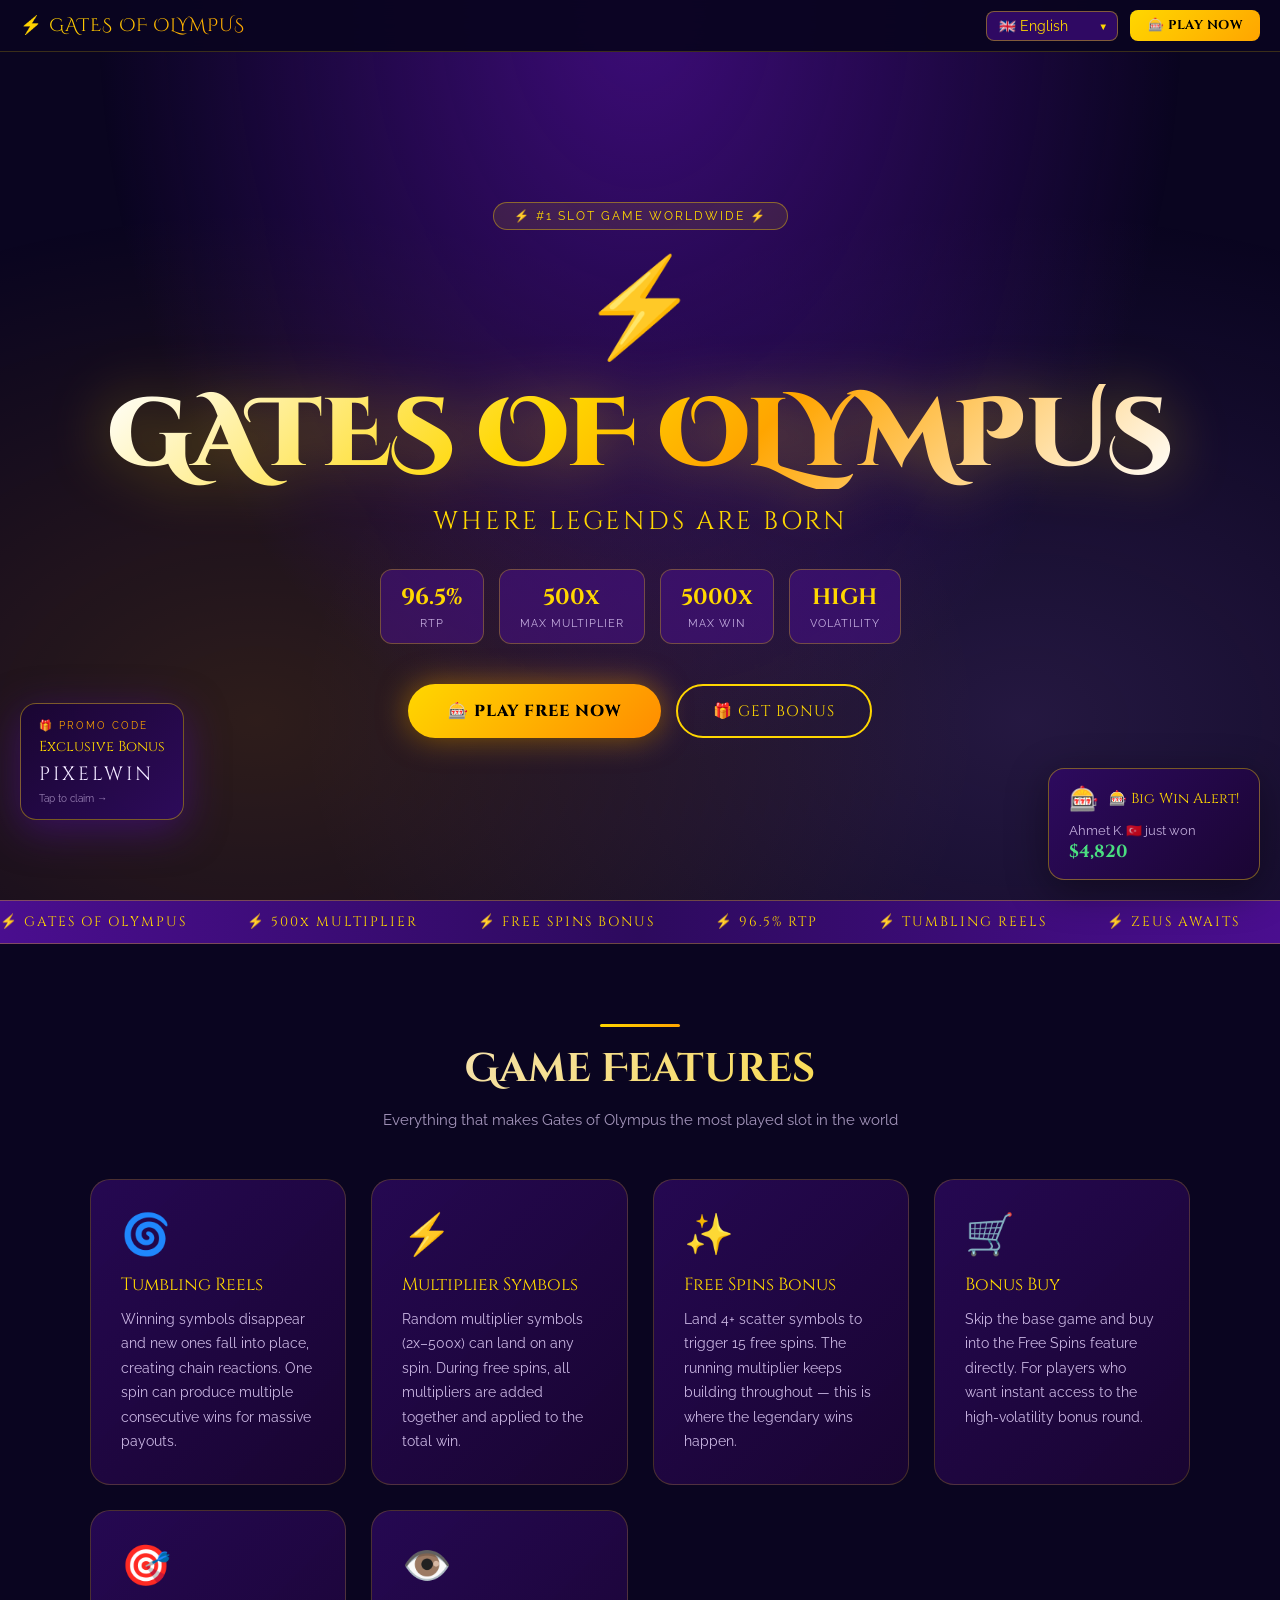
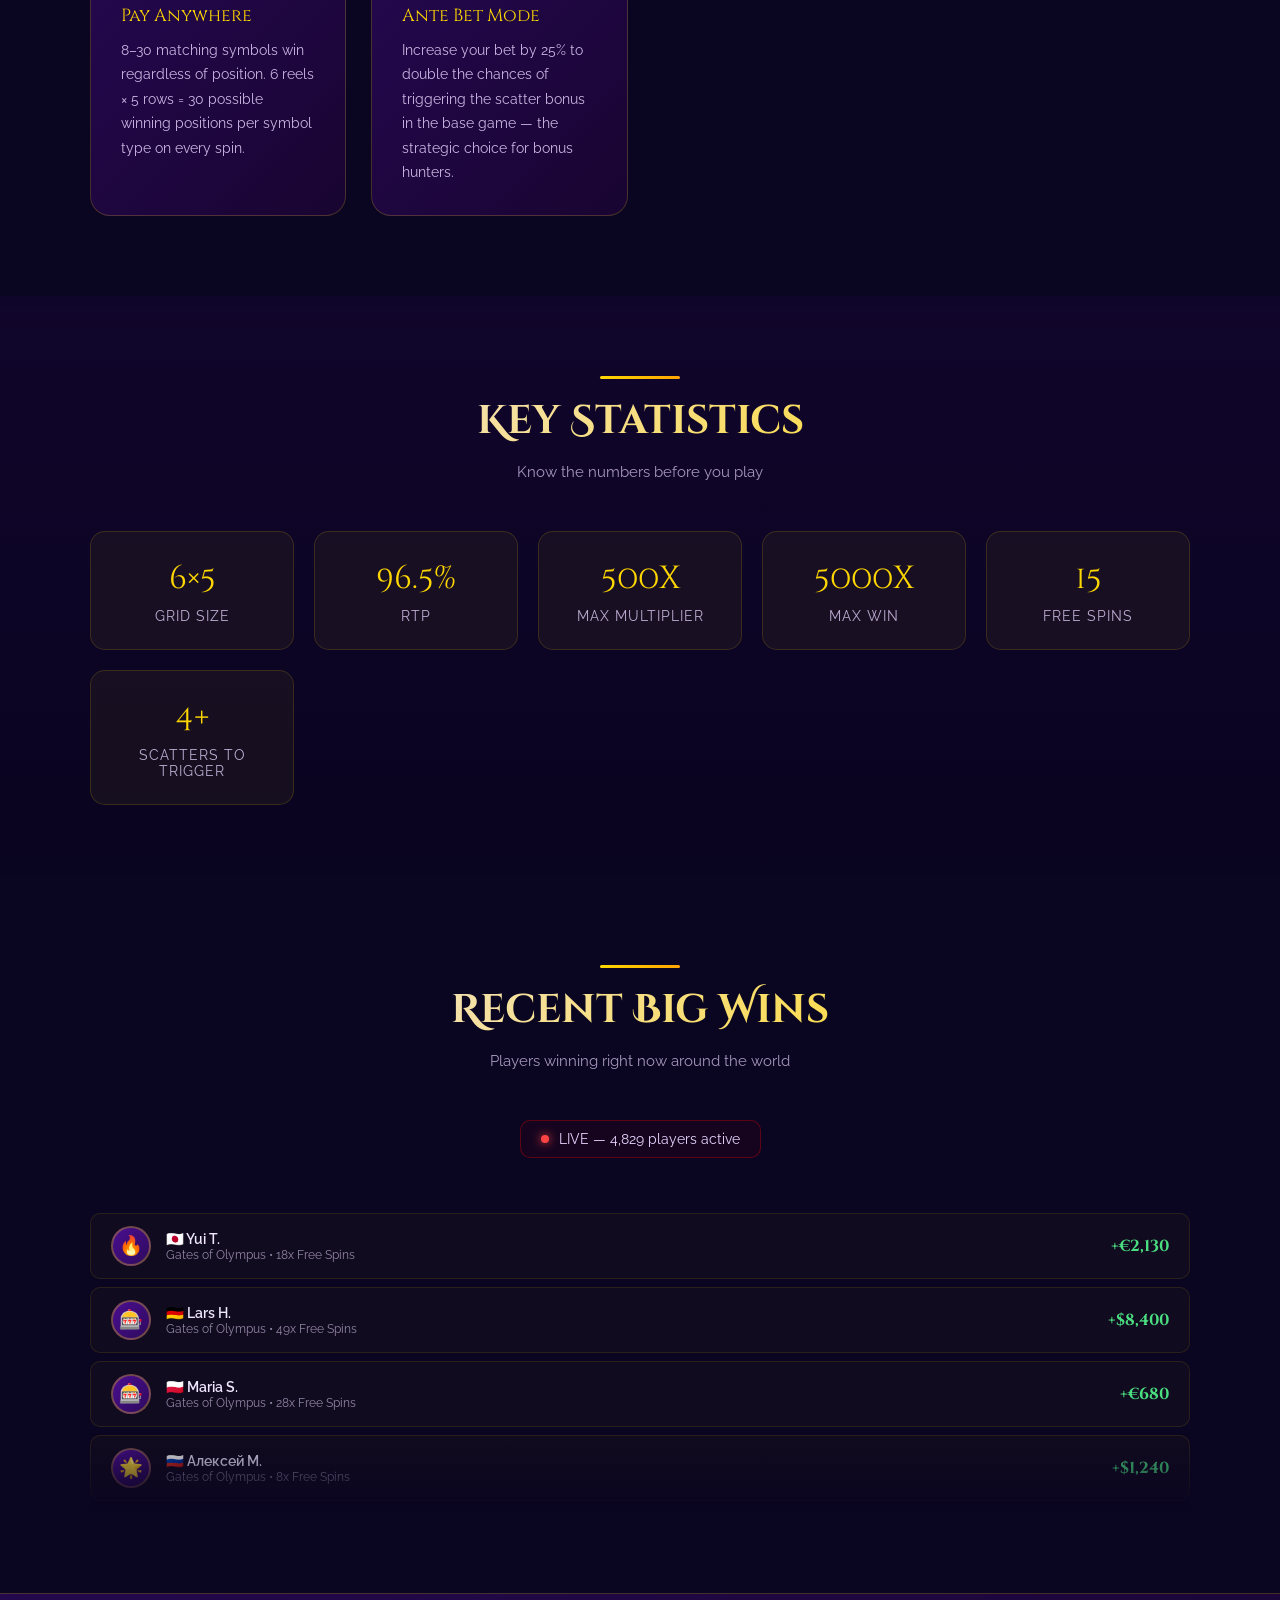
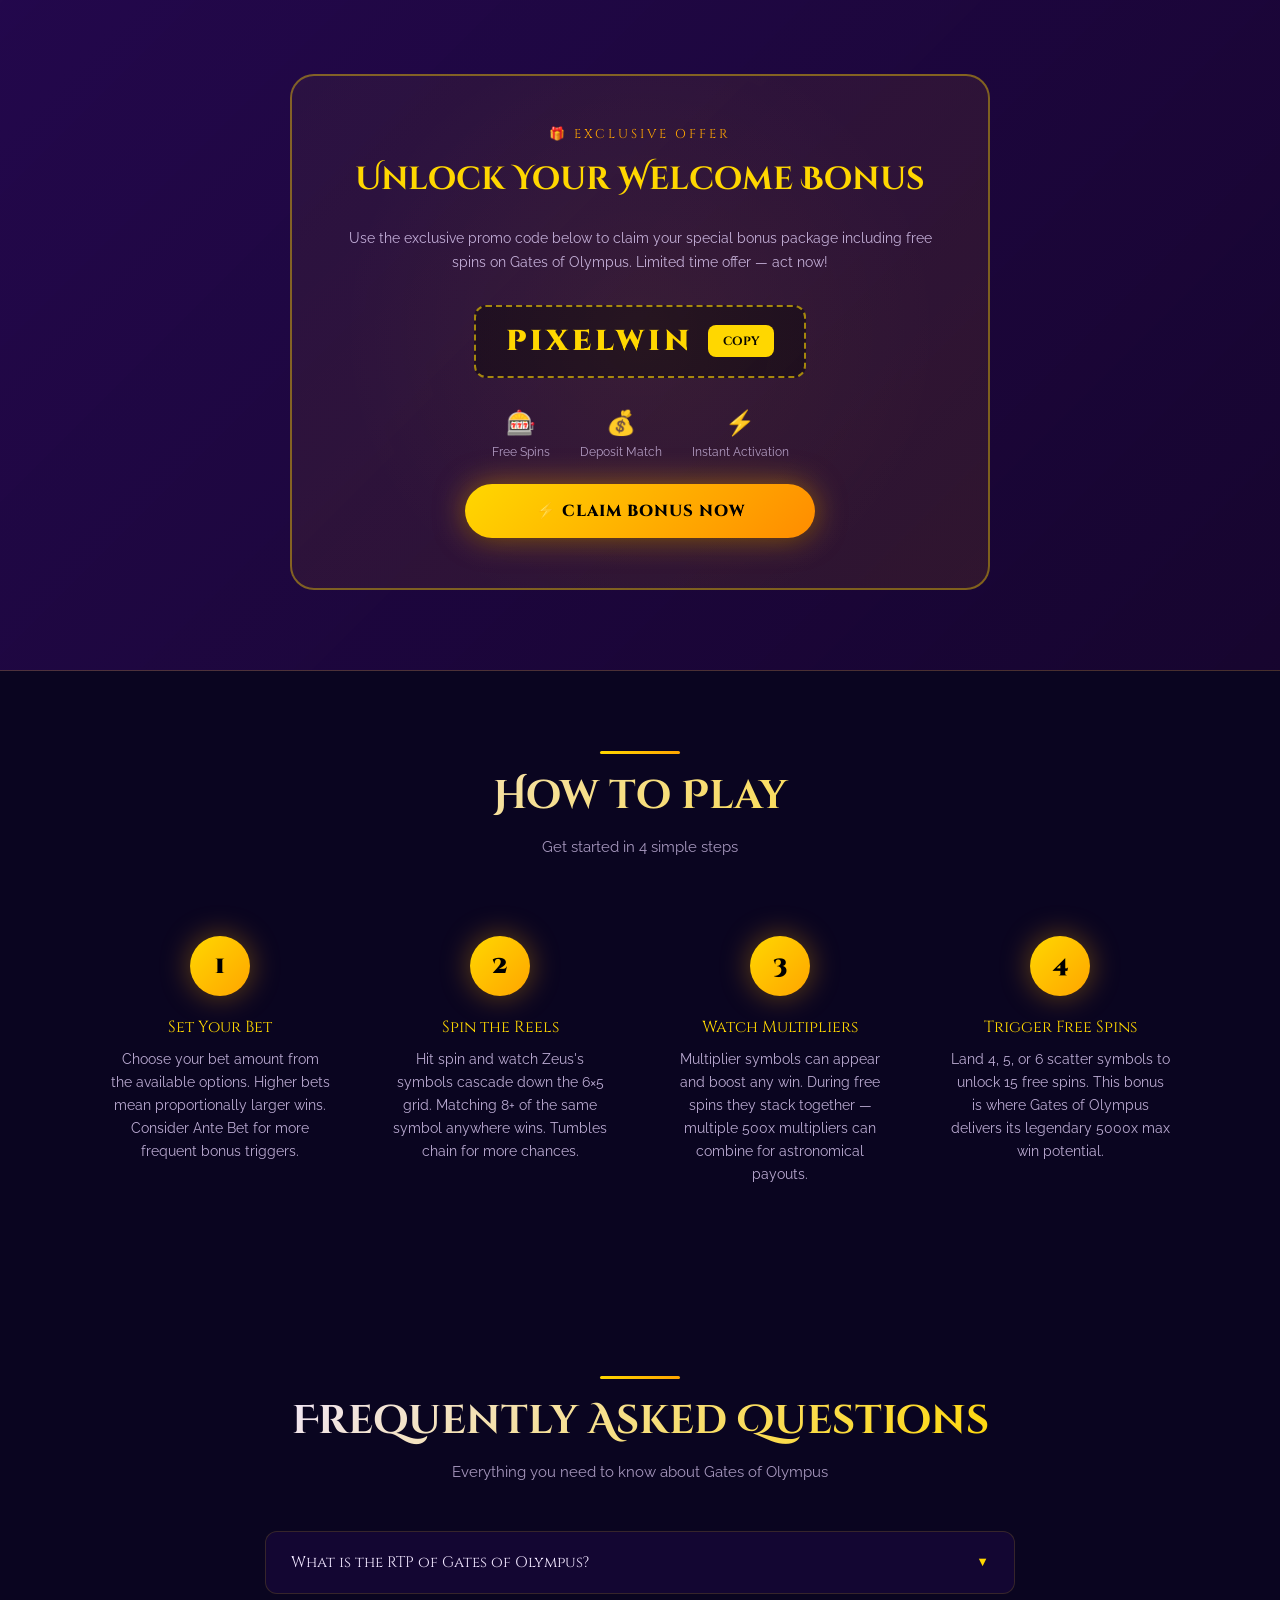
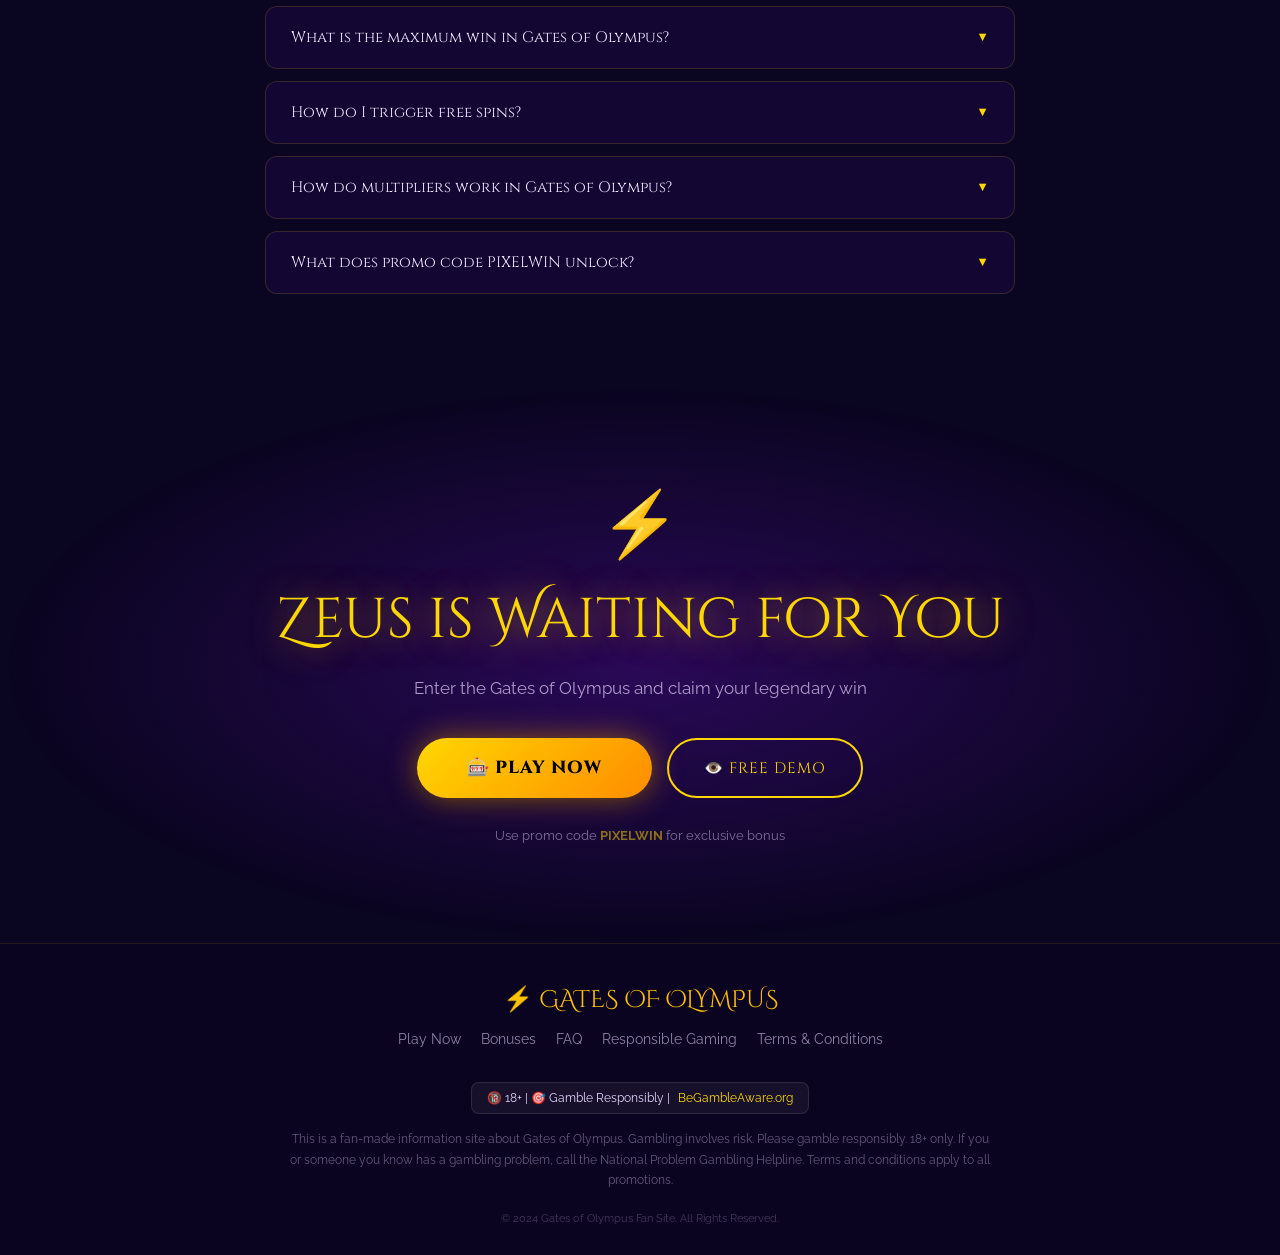
==== index.html @ c184c046 "Update index.html" ====
<!DOCTYPE html>
<html lang="en">
<head>
<meta charset="UTF-8">
<meta name="viewport" content="width=device-width, initial-scale=1.0, maximum-scale=1.0">
<meta name="description" content="Gates of Olympus – #1 slot game 2024. Free spins, 500x multipliers, massive jackpots. Use promo code PIXELWIN for exclusive bonus. Play now!">
<meta name="keywords" content="gates of olympus, gates of olympus slot, gates of olympus free play, gates of olympus demo, gates of olympus bonus, gates of olympus big win, gates of olympus free spins, gates of olympus max win, zeus slot, olympus slot game, gates of olympus 1000, gates of olympus jackpot, gates of olympus rtp, gates of olympus strategy, gates of olympus tricks, gates of olympus multiplier, gates of olympus scatter, buy bonus gates of olympus, gates of olympus slot online, best slot 2024, high volatility slot, gates of olympus promo code">
<meta name="robots" content="index, follow">
<meta property="og:title" content="Gates of Olympus™ — Official Fan Site | 500x Multiplier | Free Spins">
<meta property="og:description" content="The legendary Gates of Olympus slot. 96.5% RTP, 500x multipliers, epic free spins. Claim your bonus with promo code PIXELWIN!">
<meta property="og:type" content="website">
<meta name="twitter:card" content="summary_large_image">
<title>Gates of Olympus™ — #1 Slot Game | 500x Multiplier | Claim Bonus</title>
<link rel="preconnect" href="https://fonts.googleapis.com">
<link href="https://fonts.googleapis.com/css2?family=Cinzel:wght@400;600;700;900&family=Cinzel+Decorative:wght@700;900&family=Raleway:wght@300;400;500;600&display=swap" rel="stylesheet">
<style>
:root {
  --gold: #FFD700;
  --gold2: #FFA500;
  --gold3: #B8860B;
  --purple: #1a0533;
  --purple2: #2d0a5e;
  --purple3: #4a0e8f;
  --blue: #0a0520;
  --glow: #c084fc;
  --white: #f0e6ff;
  --text: #e8d5ff;
}
*{margin:0;padding:0;box-sizing:border-box}
html{scroll-behavior:smooth}
body{
  font-family:'Raleway',sans-serif;
  background:var(--blue);
  color:var(--text);
  overflow-x:hidden;
  cursor:default;
}

/* ---- PARTICLES BG ---- */
#particles{position:fixed;top:0;left:0;width:100%;height:100%;pointer-events:none;z-index:0;overflow:hidden}
.star{position:absolute;border-radius:50%;animation:twinkle var(--d,3s) ease-in-out infinite;opacity:0}
@keyframes twinkle{0%,100%{opacity:0;transform:scale(0.5)}50%{opacity:var(--op,0.8);transform:scale(1)}}
.lightning{position:absolute;width:2px;background:linear-gradient(to bottom,transparent,var(--gold),transparent);animation:bolt var(--d,4s) ease-in-out infinite;opacity:0}
@keyframes bolt{0%,100%{opacity:0;transform:scaleY(0)}10%{opacity:1;transform:scaleY(1)}20%{opacity:0;transform:scaleY(1)}}

/* ---- LANGUAGE SELECTOR ---- */
#lang-bar{
  position:fixed;top:0;left:0;right:0;z-index:1000;
  background:rgba(10,5,32,0.95);
  backdrop-filter:blur(20px);
  border-bottom:1px solid rgba(255,215,0,0.2);
  padding:10px 20px;
  display:flex;align-items:center;justify-content:space-between;
  flex-wrap:wrap;gap:8px;
}
.lang-logo{
  font-family:'Cinzel Decorative',serif;
  font-size:1.1rem;
  background:linear-gradient(135deg,var(--gold),var(--gold2));
  -webkit-background-clip:text;-webkit-text-fill-color:transparent;
  letter-spacing:1px;
}
.lang-select-wrap{position:relative}
#lang-select{
  background:rgba(74,14,143,0.6);
  border:1px solid rgba(255,215,0,0.4);
  color:var(--gold);
  padding:6px 30px 6px 12px;
  border-radius:8px;
  font-family:'Raleway',sans-serif;
  font-size:0.85rem;
  cursor:pointer;
  appearance:none;
  outline:none;
}
.lang-select-wrap::after{
  content:'▼';font-size:0.6rem;color:var(--gold);
  position:absolute;right:10px;top:50%;transform:translateY(-50%);pointer-events:none;
}
.header-cta{
  background:linear-gradient(135deg,var(--gold),var(--gold2));
  color:#000;font-weight:700;
  padding:7px 18px;border-radius:8px;
  font-size:0.8rem;text-decoration:none;
  font-family:'Cinzel',serif;
  letter-spacing:0.5px;
  transition:all 0.3s;
  border:none;cursor:pointer;
  white-space:nowrap;
}
.header-cta:hover{transform:scale(1.05);box-shadow:0 0 20px rgba(255,215,0,0.5)}

/* ---- HERO ---- */
#hero{
  position:relative;z-index:1;
  min-height:100vh;
  display:flex;flex-direction:column;align-items:center;justify-content:center;
  text-align:center;
  padding:100px 20px 60px;
  background:
    radial-gradient(ellipse at 50% 0%, rgba(74,14,143,0.8) 0%, transparent 60%),
    radial-gradient(ellipse at 20% 80%, rgba(255,165,0,0.15) 0%, transparent 50%),
    radial-gradient(ellipse at 80% 80%, rgba(192,132,252,0.15) 0%, transparent 50%);
}
.hero-badge{
  display:inline-block;
  background:rgba(255,215,0,0.1);
  border:1px solid rgba(255,215,0,0.4);
  color:var(--gold);
  padding:6px 20px;border-radius:50px;
  font-size:0.75rem;letter-spacing:2px;text-transform:uppercase;
  margin-bottom:20px;
  animation:fadeDown 0.8s ease;
}
.hero-title{
  font-family:'Cinzel Decorative',serif;
  font-size:clamp(2.5rem,8vw,6rem);
  font-weight:900;
  line-height:1.1;
  background:linear-gradient(135deg,#fff 0%,var(--gold) 40%,var(--gold2) 60%,#fff 100%);
  -webkit-background-clip:text;-webkit-text-fill-color:transparent;
  text-shadow:none;
  filter:drop-shadow(0 0 30px rgba(255,215,0,0.4));
  animation:fadeDown 0.9s ease 0.1s both;
  margin-bottom:15px;
}
.hero-sub{
  font-family:'Cinzel',serif;
  font-size:clamp(1rem,3vw,1.6rem);
  color:var(--gold);
  letter-spacing:3px;
  text-transform:uppercase;
  animation:fadeDown 1s ease 0.2s both;
  margin-bottom:30px;
}
.zeus-emoji{font-size:clamp(3rem,8vw,6rem);display:block;animation:float 3s ease-in-out infinite;margin-bottom:20px}
@keyframes float{0%,100%{transform:translateY(0) rotate(-3deg)}50%{transform:translateY(-15px) rotate(3deg)}}

.stats-row{
  display:flex;flex-wrap:wrap;justify-content:center;gap:15px;
  margin-bottom:40px;
  animation:fadeUp 1s ease 0.4s both;
}
.stat-badge{
  background:rgba(74,14,143,0.5);
  border:1px solid rgba(255,215,0,0.3);
  border-radius:12px;
  padding:12px 20px;
  text-align:center;
  min-width:100px;
}
.stat-num{
  font-family:'Cinzel',serif;
  font-size:1.4rem;font-weight:700;
  color:var(--gold);
  display:block;
}
.stat-label{font-size:0.7rem;color:var(--text);opacity:0.8;letter-spacing:1px;text-transform:uppercase}

.hero-btns{display:flex;flex-wrap:wrap;gap:15px;justify-content:center;animation:fadeUp 1s ease 0.5s both}
.btn-primary{
  background:linear-gradient(135deg,#FFD700,#FF8C00);
  color:#000;font-weight:800;
  padding:16px 40px;border-radius:50px;
  font-size:1rem;text-decoration:none;
  font-family:'Cinzel',serif;letter-spacing:1px;text-transform:uppercase;
  transition:all 0.3s;border:none;cursor:pointer;
  box-shadow:0 0 30px rgba(255,165,0,0.5),0 4px 15px rgba(0,0,0,0.3);
  position:relative;overflow:hidden;
}
.btn-primary::after{
  content:'';position:absolute;top:-50%;left:-60%;width:40%;height:200%;
  background:rgba(255,255,255,0.3);transform:skewX(-20deg);
  animation:shine 3s ease-in-out infinite;
}
@keyframes shine{0%{left:-60%}100%{left:140%}}
.btn-primary:hover{transform:translateY(-3px) scale(1.05);box-shadow:0 0 50px rgba(255,215,0,0.7)}
.btn-secondary{
  background:transparent;
  color:var(--gold);
  border:2px solid var(--gold);
  padding:14px 35px;border-radius:50px;
  font-size:0.95rem;text-decoration:none;
  font-family:'Cinzel',serif;letter-spacing:1px;
  cursor:pointer;transition:all 0.3s;
}
.btn-secondary:hover{background:rgba(255,215,0,0.1);transform:translateY(-3px)}

/* ---- PROMO TICKER ---- */
.ticker{
  position:relative;z-index:2;
  background:linear-gradient(90deg,var(--purple3),var(--purple2),var(--purple3));
  border-top:1px solid rgba(255,215,0,0.3);
  border-bottom:1px solid rgba(255,215,0,0.3);
  padding:12px 0;overflow:hidden;
}
.ticker-inner{
  display:flex;gap:60px;
  animation:ticker 30s linear infinite;
  white-space:nowrap;
}
.ticker-inner span{
  font-family:'Cinzel',serif;font-size:0.85rem;
  color:var(--gold);letter-spacing:2px;
  flex-shrink:0;
}
.ticker-inner span::before{content:'⚡ '}
@keyframes ticker{0%{transform:translateX(0)}100%{transform:translateX(-50%)}}

/* ---- SECTIONS ---- */
section{position:relative;z-index:1;padding:80px 20px}
.container{max-width:1100px;margin:0 auto}
.section-title{
  font-family:'Cinzel Decorative',serif;
  font-size:clamp(1.5rem,4vw,2.5rem);
  text-align:center;
  background:linear-gradient(135deg,var(--white),var(--gold));
  -webkit-background-clip:text;-webkit-text-fill-color:transparent;
  margin-bottom:15px;
}
.section-sub{text-align:center;color:var(--text);opacity:0.7;margin-bottom:50px;font-size:0.95rem}
.divider{width:80px;height:3px;background:linear-gradient(90deg,var(--gold),var(--gold2));margin:0 auto 15px;border-radius:2px}

/* ---- GAME FEATURES ---- */
.features-grid{display:grid;grid-template-columns:repeat(auto-fit,minmax(250px,1fr));gap:25px}
.feature-card{
  background:linear-gradient(135deg,rgba(45,10,94,0.8),rgba(26,5,51,0.9));
  border:1px solid rgba(255,215,0,0.2);
  border-radius:20px;padding:30px;
  transition:all 0.4s;
  position:relative;overflow:hidden;
}
.feature-card::before{
  content:'';position:absolute;top:0;left:0;right:0;height:2px;
  background:linear-gradient(90deg,transparent,var(--gold),transparent);
  transform:translateX(-100%);transition:transform 0.6s;
}
.feature-card:hover::before{transform:translateX(0)}
.feature-card:hover{transform:translateY(-8px);border-color:rgba(255,215,0,0.5);box-shadow:0 20px 60px rgba(74,14,143,0.5)}
.feature-icon{font-size:2.5rem;margin-bottom:15px;display:block}
.feature-title{font-family:'Cinzel',serif;font-size:1.1rem;color:var(--gold);margin-bottom:10px}
.feature-text{font-size:0.9rem;line-height:1.7;opacity:0.85}

/* ---- MECHANICS ---- */
.mechanics-section{
  background:linear-gradient(180deg,rgba(74,14,143,0.1) 0%,rgba(10,5,32,0) 100%);
}
.mechanics-grid{display:grid;grid-template-columns:repeat(auto-fit,minmax(200px,1fr));gap:20px}
.mech-item{
  background:rgba(255,215,0,0.05);
  border:1px solid rgba(255,215,0,0.15);
  border-radius:15px;padding:25px 20px;text-align:center;
  transition:all 0.3s;
}
.mech-item:hover{background:rgba(255,215,0,0.1);transform:scale(1.03)}
.mech-num{
  font-family:'Cinzel Decorative',serif;
  font-size:2rem;color:var(--gold);
  display:block;margin-bottom:8px;
}
.mech-label{font-size:0.85rem;text-transform:uppercase;letter-spacing:1px;opacity:0.8}

/* ---- PROMO SECTION ---- */
.promo-section{
  background:linear-gradient(135deg,rgba(74,14,143,0.4),rgba(26,5,51,0.8));
  border-top:1px solid rgba(255,215,0,0.2);
  border-bottom:1px solid rgba(255,215,0,0.2);
}
.promo-box{
  background:linear-gradient(135deg,rgba(255,215,0,0.05),rgba(255,165,0,0.1));
  border:2px solid rgba(255,215,0,0.4);
  border-radius:24px;
  padding:50px 40px;
  text-align:center;
  position:relative;overflow:hidden;
  max-width:700px;margin:0 auto;
}
.promo-box::before{
  content:'';position:absolute;inset:0;
  background:radial-gradient(circle at 50% 50%,rgba(255,215,0,0.05) 0%,transparent 70%);
  animation:pulse-bg 3s ease-in-out infinite;
}
@keyframes pulse-bg{0%,100%{opacity:0.5}50%{opacity:1}}
.promo-label{
  font-family:'Cinzel',serif;
  font-size:0.8rem;letter-spacing:3px;
  color:var(--gold2);text-transform:uppercase;margin-bottom:15px;display:block;
}
.promo-title{
  font-family:'Cinzel Decorative',serif;
  font-size:clamp(1.3rem,4vw,2rem);
  color:var(--gold);margin-bottom:25px;
}
.promo-code-box{
  display:inline-flex;align-items:center;gap:15px;
  background:rgba(0,0,0,0.4);
  border:2px dashed rgba(255,215,0,0.6);
  border-radius:12px;padding:15px 30px;
  margin-bottom:30px;cursor:pointer;
  transition:all 0.3s;
}
.promo-code-box:hover{background:rgba(255,215,0,0.1);border-color:var(--gold)}
.promo-code-text{
  font-family:'Cinzel',serif;
  font-size:1.8rem;font-weight:900;
  color:var(--gold);letter-spacing:4px;
}
.promo-copy-btn{
  background:var(--gold);color:#000;
  padding:8px 15px;border-radius:8px;
  font-size:0.75rem;font-weight:700;
  border:none;cursor:pointer;font-family:'Cinzel',serif;
  transition:all 0.3s;
}
.promo-copy-btn:hover{background:var(--gold2)}
.promo-desc{font-size:0.9rem;opacity:0.8;margin-bottom:30px;line-height:1.7}

/* ---- WINNERS ---- */
.winners-section{}
.winners-live{
  background:rgba(255,0,0,0.05);
  border:1px solid rgba(255,0,0,0.3);
  border-radius:10px;
  padding:10px 20px;
  display:inline-flex;align-items:center;gap:10px;
  margin-bottom:30px;font-size:0.85rem;
}
.live-dot{
  width:8px;height:8px;border-radius:50%;
  background:#ff4444;
  box-shadow:0 0 10px #ff4444;
  animation:blink 1s ease-in-out infinite;
}
@keyframes blink{0%,100%{opacity:1}50%{opacity:0.3}}
.winners-feed{max-height:300px;overflow:hidden;position:relative}
.winners-feed::after{
  content:'';position:absolute;bottom:0;left:0;right:0;height:80px;
  background:linear-gradient(transparent,var(--blue));pointer-events:none;
}
.winner-item{
  display:flex;align-items:center;gap:15px;
  padding:12px 20px;
  background:rgba(255,215,0,0.03);
  border:1px solid rgba(255,215,0,0.1);
  border-radius:10px;margin-bottom:8px;
  animation:slideIn 0.5s ease;
}
@keyframes slideIn{from{opacity:0;transform:translateX(-20px)}to{opacity:1;transform:translateX(0)}}
.winner-avatar{
  width:40px;height:40px;border-radius:50%;
  background:linear-gradient(135deg,var(--purple3),var(--purple2));
  display:flex;align-items:center;justify-content:center;
  font-size:1.2rem;flex-shrink:0;
  border:2px solid rgba(255,215,0,0.3);
}
.winner-info{flex:1}
.winner-name{font-weight:600;font-size:0.9rem;color:var(--white)}
.winner-game{font-size:0.75rem;opacity:0.6}
.winner-amount{
  font-family:'Cinzel',serif;
  font-weight:700;color:#4ade80;
  font-size:1rem;
}

/* ---- HOW TO PLAY ---- */
.steps-grid{display:grid;grid-template-columns:repeat(auto-fit,minmax(220px,1fr));gap:20px}
.step-card{
  text-align:center;padding:30px 20px;
  position:relative;
}
.step-num{
  width:60px;height:60px;border-radius:50%;
  background:linear-gradient(135deg,var(--gold),var(--gold2));
  color:#000;font-family:'Cinzel Decorative',serif;
  font-size:1.5rem;font-weight:900;
  display:flex;align-items:center;justify-content:center;
  margin:0 auto 20px;
  box-shadow:0 0 30px rgba(255,165,0,0.4);
}
.step-title{font-family:'Cinzel',serif;font-size:1rem;color:var(--gold);margin-bottom:10px}
.step-text{font-size:0.85rem;opacity:0.8;line-height:1.7}
.step-connector{
  display:none;
}

/* ---- FAQ ---- */
.faq-item{
  background:rgba(45,10,94,0.3);
  border:1px solid rgba(255,215,0,0.15);
  border-radius:12px;margin-bottom:12px;
  overflow:hidden;
}
.faq-q{
  padding:20px 25px;
  display:flex;justify-content:space-between;align-items:center;
  cursor:pointer;font-family:'Cinzel',serif;font-size:0.95rem;
  color:var(--white);transition:all 0.3s;
}
.faq-q:hover{color:var(--gold)}
.faq-arrow{transition:transform 0.3s;font-size:0.8rem;color:var(--gold)}
.faq-a{
  max-height:0;overflow:hidden;
  transition:max-height 0.4s ease;
  padding:0 25px;font-size:0.9rem;line-height:1.8;opacity:0.85;
}
.faq-item.open .faq-a{max-height:200px;padding-bottom:20px}
.faq-item.open .faq-arrow{transform:rotate(180deg)}

/* ---- FINAL CTA ---- */
.final-cta{
  text-align:center;
  background:radial-gradient(ellipse at 50% 50%,rgba(74,14,143,0.5) 0%,transparent 70%);
  padding:100px 20px;
}
.cta-glow{
  font-family:'Cinzel Decorative',serif;
  font-size:clamp(1.8rem,5vw,3.5rem);
  color:var(--gold);
  text-shadow:0 0 30px rgba(255,215,0,0.5),0 0 60px rgba(255,165,0,0.3);
  margin-bottom:20px;
}

/* ---- FOOTER ---- */
footer{
  background:rgba(10,5,32,0.95);
  border-top:1px solid rgba(255,215,0,0.1);
  padding:40px 20px 30px;
  text-align:center;
}
.footer-logo{
  font-family:'Cinzel Decorative',serif;
  font-size:1.5rem;
  background:linear-gradient(135deg,var(--gold),var(--gold2));
  -webkit-background-clip:text;-webkit-text-fill-color:transparent;
  margin-bottom:15px;
}
.footer-links{display:flex;flex-wrap:wrap;justify-content:center;gap:20px;margin-bottom:20px}
.footer-links a{color:var(--text);opacity:0.6;text-decoration:none;font-size:0.85rem;transition:opacity 0.3s}
.footer-links a:hover{opacity:1;color:var(--gold)}
.footer-disclaimer{font-size:0.75rem;opacity:0.4;max-width:700px;margin:0 auto;line-height:1.7}
.responsible{
  display:inline-flex;align-items:center;gap:8px;
  background:rgba(255,255,255,0.05);
  border:1px solid rgba(255,255,255,0.1);
  border-radius:8px;padding:8px 15px;
  font-size:0.75rem;margin-top:15px;
}

/* ---- MODAL ---- */
#modal-overlay{
  position:fixed;inset:0;z-index:9999;
  background:rgba(0,0,0,0.85);
  display:flex;align-items:center;justify-content:center;
  opacity:0;pointer-events:none;transition:opacity 0.4s;
  backdrop-filter:blur(10px);
}
#modal-overlay.active{opacity:1;pointer-events:all}
.modal-box{
  background:linear-gradient(135deg,var(--purple2),var(--purple));
  border:2px solid rgba(255,215,0,0.4);
  border-radius:24px;
  padding:40px 30px;
  text-align:center;
  max-width:450px;width:90%;
  transform:scale(0.8);transition:transform 0.4s;
  box-shadow:0 0 80px rgba(255,215,0,0.2);
}
#modal-overlay.active .modal-box{transform:scale(1)}
.modal-icon{font-size:3.5rem;margin-bottom:20px;animation:float 2s ease-in-out infinite}
.modal-title{
  font-family:'Cinzel Decorative',serif;
  font-size:1.6rem;color:var(--gold);
  margin-bottom:15px;
}
.modal-text{font-size:0.95rem;opacity:0.85;margin-bottom:25px;line-height:1.7}
.modal-btn{
  display:block;width:100%;
  background:linear-gradient(135deg,var(--gold),var(--gold2));
  color:#000;font-weight:800;
  padding:15px;border-radius:12px;
  font-family:'Cinzel',serif;font-size:1rem;
  border:none;cursor:pointer;margin-bottom:12px;
  transition:all 0.3s;letter-spacing:1px;
}
.modal-btn:hover{transform:scale(1.03);box-shadow:0 0 30px rgba(255,165,0,0.5)}
.modal-skip{font-size:0.8rem;opacity:0.5;cursor:pointer;text-decoration:underline}
.modal-skip:hover{opacity:0.8}
.modal-timer{
  font-family:'Cinzel',serif;
  font-size:0.85rem;color:var(--gold2);
  margin-bottom:15px;
}
.progress-bar{
  height:4px;background:rgba(255,255,255,0.1);
  border-radius:2px;margin-bottom:20px;overflow:hidden;
}
.progress-fill{
  height:100%;background:linear-gradient(90deg,var(--gold),var(--gold2));
  animation:progress-anim 5s linear forwards;
}
@keyframes progress-anim{from{width:0%}to{width:100%}}

/* ---- NOTIFICATION ---- */
#notification{
  position:fixed;bottom:20px;right:20px;z-index:2000;
  background:linear-gradient(135deg,var(--purple2),var(--purple));
  border:1px solid rgba(255,215,0,0.4);
  border-radius:16px;padding:15px 20px;
  max-width:300px;
  transform:translateX(120%);transition:transform 0.5s cubic-bezier(0.175,0.885,0.32,1.275);
  box-shadow:0 10px 40px rgba(0,0,0,0.4);
}
#notification.show{transform:translateX(0)}
.notif-top{display:flex;align-items:center;gap:10px;margin-bottom:8px}
.notif-icon{font-size:1.5rem}
.notif-title{font-family:'Cinzel',serif;font-size:0.9rem;color:var(--gold)}
.notif-text{font-size:0.8rem;opacity:0.8;line-height:1.5}
.notif-amount{
  font-family:'Cinzel',serif;
  font-size:1.1rem;color:#4ade80;font-weight:700;
}

/* ---- FLOATING ELEMENTS ---- */
.floating-promo{
  position:fixed;bottom:80px;left:20px;z-index:500;
  background:linear-gradient(135deg,rgba(26,5,51,0.95),rgba(45,10,94,0.95));
  border:1px solid rgba(255,215,0,0.4);
  border-radius:16px;padding:15px 18px;
  max-width:220px;
  box-shadow:0 10px 40px rgba(74,14,143,0.6);
  animation:float-side 4s ease-in-out infinite;
  cursor:pointer;
}
.floating-promo:hover{border-color:var(--gold);transform:scale(1.05)}
@keyframes float-side{0%,100%{transform:translateY(0)}50%{transform:translateY(-8px)}}
.fp-label{font-size:0.65rem;color:var(--gold2);text-transform:uppercase;letter-spacing:2px;margin-bottom:5px}
.fp-title{font-family:'Cinzel',serif;font-size:0.9rem;color:var(--gold);margin-bottom:5px}
.fp-code{font-family:'Cinzel',serif;font-size:1.2rem;color:var(--white);letter-spacing:3px}

/* ANIMATIONS */
@keyframes fadeDown{from{opacity:0;transform:translateY(-20px)}to{opacity:1;transform:translateY(0)}}
@keyframes fadeUp{from{opacity:0;transform:translateY(20px)}to{opacity:1;transform:translateY(0)}}

/* RESPONSIVE */
@media(max-width:600px){
  #lang-bar{padding:8px 12px}
  .lang-logo{font-size:0.9rem}
  .hero-title{font-size:2.2rem}
  section{padding:60px 15px}
  .promo-box{padding:30px 20px}
  .promo-code-text{font-size:1.4rem}
  .floating-promo{display:none}
}

/* SCROLL REVEAL */
.reveal{opacity:0;transform:translateY(30px);transition:all 0.7s ease}
.reveal.visible{opacity:1;transform:translateY(0)}
</style>
</head>
<body>

<!-- PARTICLES -->
<div id="particles"></div>

<!-- LANGUAGE BAR -->
<div id="lang-bar">
  <div class="lang-logo">⚡ GATES OF OLYMPUS</div>
  <div style="display:flex;align-items:center;gap:12px;flex-wrap:wrap">
    <div class="lang-select-wrap">
      <select id="lang-select" onchange="setLang(this.value)">
        <option value="en">🇬🇧 English</option>
        <option value="ru">🇷🇺 Русский</option>
        <option value="tr">🇹🇷 Türkçe</option>
        <option value="pt">🇧🇷 Português</option>
        <option value="de">🇩🇪 Deutsch</option>
        <option value="fr">🇫🇷 Français</option>
        <option value="es">🇪🇸 Español</option>
        <option value="it">🇮🇹 Italiano</option>
        <option value="pl">🇵🇱 Polski</option>
        <option value="ro">🇷🇴 Română</option>
        <option value="id">🇮🇩 Indonesia</option>
        <option value="th">🇹🇭 ภาษาไทย</option>
        <option value="vi">🇻🇳 Tiếng Việt</option>
        <option value="ja">🇯🇵 日本語</option>
        <option value="ko">🇰🇷 한국어</option>
        <option value="zh">🇨🇳 中文</option>
        <option value="ar">🇸🇦 العربية</option>
      </select>
    </div>
    <button class="header-cta" onclick="triggerRickroll()">🎰 PLAY NOW</button>
  </div>
</div>

<!-- HERO -->
<section id="hero">
  <div class="hero-badge" data-lang="badge">⚡ #1 SLOT GAME WORLDWIDE ⚡</div>
  <span class="zeus-emoji">⚡</span>
  <h1 class="hero-title" data-lang="title">GATES OF OLYMPUS</h1>
  <p class="hero-sub" data-lang="sub">WHERE LEGENDS ARE BORN</p>

  <div class="stats-row">
    <div class="stat-badge">
      <span class="stat-num">96.5%</span>
      <span class="stat-label" data-lang="rtp">RTP</span>
    </div>
    <div class="stat-badge">
      <span class="stat-num">500x</span>
      <span class="stat-label" data-lang="multiplier">MAX MULTIPLIER</span>
    </div>
    <div class="stat-badge">
      <span class="stat-num">5000x</span>
      <span class="stat-label" data-lang="maxwin">MAX WIN</span>
    </div>
    <div class="stat-badge">
      <span class="stat-num">HIGH</span>
      <span class="stat-label" data-lang="volatility">VOLATILITY</span>
    </div>
  </div>

  <div class="hero-btns">
    <button class="btn-primary" onclick="openModal()" data-lang="play_btn">🎰 PLAY FREE NOW</button>
    <button class="btn-secondary" onclick="document.getElementById('promo-section').scrollIntoView({behavior:'smooth'})" data-lang="promo_btn">🎁 GET BONUS</button>
  </div>
</section>

<!-- TICKER -->
<div class="ticker" aria-hidden="true">
  <div class="ticker-inner" id="ticker">
    <span>GATES OF OLYMPUS</span>
    <span>500x MULTIPLIER</span>
    <span>FREE SPINS BONUS</span>
    <span>96.5% RTP</span>
    <span>TUMBLING REELS</span>
    <span>ZEUS AWAITS</span>
    <span>USE CODE: PIXELWIN</span>
    <span>GATES OF OLYMPUS 1000</span>
    <span>MAX WIN 5000x</span>
    <span>PROMO CODE ACTIVE</span>
    <span>GATES OF OLYMPUS</span>
    <span>500x MULTIPLIER</span>
    <span>FREE SPINS BONUS</span>
    <span>96.5% RTP</span>
    <span>TUMBLING REELS</span>
    <span>ZEUS AWAITS</span>
    <span>USE CODE: PIXELWIN</span>
    <span>GATES OF OLYMPUS 1000</span>
    <span>MAX WIN 5000x</span>
    <span>PROMO CODE ACTIVE</span>
  </div>
</div>

<!-- FEATURES -->
<section class="reveal">
  <div class="container">
    <p class="divider"></p>
    <h2 class="section-title" data-lang="feat_title">Game Features</h2>
    <p class="section-sub" data-lang="feat_sub">Everything that makes Gates of Olympus the most played slot in the world</p>
    <div class="features-grid">
      <div class="feature-card reveal">
        <span class="feature-icon">🌀</span>
        <div class="feature-title" data-lang="f1t">Tumbling Reels</div>
        <p class="feature-text" data-lang="f1">Winning symbols disappear and new ones fall into place, creating chain reactions. One spin can produce multiple consecutive wins for massive payouts.</p>
      </div>
      <div class="feature-card reveal">
        <span class="feature-icon">⚡</span>
        <div class="feature-title" data-lang="f2t">Multiplier Symbols</div>
        <p class="feature-text" data-lang="f2">Random multiplier symbols (2x–500x) can land on any spin. During free spins, all multipliers are added together and applied to the total win.</p>
      </div>
      <div class="feature-card reveal">
        <span class="feature-icon">✨</span>
        <div class="feature-title" data-lang="f3t">Free Spins Bonus</div>
        <p class="feature-text" data-lang="f3">Land 4+ scatter symbols to trigger 15 free spins. The running multiplier keeps building throughout — this is where the legendary wins happen.</p>
      </div>
      <div class="feature-card reveal">
        <span class="feature-icon">🛒</span>
        <div class="feature-title" data-lang="f4t">Bonus Buy</div>
        <p class="feature-text" data-lang="f4">Skip the base game and buy into the Free Spins feature directly. For players who want instant access to the high-volatility bonus round.</p>
      </div>
      <div class="feature-card reveal">
        <span class="feature-icon">🎯</span>
        <div class="feature-title" data-lang="f5t">Pay Anywhere</div>
        <p class="feature-text" data-lang="f5">8–30 matching symbols win regardless of position. 6 reels × 5 rows = 30 possible winning positions per symbol type on every spin.</p>
      </div>
      <div class="feature-card reveal">
        <span class="feature-icon">👁️</span>
        <div class="feature-title" data-lang="f6t">Ante Bet Mode</div>
        <p class="feature-text" data-lang="f6">Increase your bet by 25% to double the chances of triggering the scatter bonus in the base game — the strategic choice for bonus hunters.</p>
      </div>
    </div>
  </div>
</section>

<!-- MECHANICS -->
<section class="mechanics-section reveal">
  <div class="container">
    <p class="divider"></p>
    <h2 class="section-title" data-lang="mech_title">Key Statistics</h2>
    <p class="section-sub" data-lang="mech_sub">Know the numbers before you play</p>
    <div class="mechanics-grid">
      <div class="mech-item"><span class="mech-num">6×5</span><div class="mech-label" data-lang="m1">Grid Size</div></div>
      <div class="mech-item"><span class="mech-num">96.5%</span><div class="mech-label" data-lang="m2">RTP</div></div>
      <div class="mech-item"><span class="mech-num">500x</span><div class="mech-label" data-lang="m3">Max Multiplier</div></div>
      <div class="mech-item"><span class="mech-num">5000x</span><div class="mech-label" data-lang="m4">Max Win</div></div>
      <div class="mech-item"><span class="mech-num">15</span><div class="mech-label" data-lang="m5">Free Spins</div></div>
      <div class="mech-item"><span class="mech-num">4+</span><div class="mech-label" data-lang="m6">Scatters to Trigger</div></div>
    </div>
  </div>
</section>

<!-- WINNERS FEED -->
<section class="reveal">
  <div class="container">
    <p class="divider"></p>
    <h2 class="section-title" data-lang="win_title">Recent Big Wins</h2>
    <p class="section-sub" data-lang="win_sub">Players winning right now around the world</p>
    <div style="text-align:center;margin-bottom:25px">
      <div class="winners-live">
        <div class="live-dot"></div>
        <span data-lang="live_text">LIVE — 4,829 players active</span>
      </div>
    </div>
    <div class="winners-feed" id="winners-feed">
      <!-- populated by JS -->
    </div>
  </div>
</section>

<!-- PROMO SECTION -->
<section class="promo-section reveal" id="promo-section">
  <div class="container">
    <div class="promo-box">
      <span class="promo-label" data-lang="exc_label">🎁 EXCLUSIVE OFFER</span>
      <h2 class="promo-title" data-lang="promo_title">Unlock Your Welcome Bonus</h2>
      <p class="promo-desc" data-lang="promo_desc">Use the exclusive promo code below to claim your special bonus package including free spins on Gates of Olympus. Limited time offer — act now!</p>
      <div class="promo-code-box" onclick="copyCode()">
        <span class="promo-code-text">PIXELWIN</span>
        <button class="promo-copy-btn" data-lang="copy_btn">COPY</button>
      </div>
      <div style="margin-bottom:25px">
        <div style="display:flex;justify-content:center;gap:30px;flex-wrap:wrap">
          <div style="text-align:center">
            <div style="font-family:'Cinzel',serif;font-size:1.5rem;color:var(--gold)">🎰</div>
            <div style="font-size:0.75rem;opacity:0.7;margin-top:5px" data-lang="b1">Free Spins</div>
          </div>
          <div style="text-align:center">
            <div style="font-family:'Cinzel',serif;font-size:1.5rem;color:var(--gold)">💰</div>
            <div style="font-size:0.75rem;opacity:0.7;margin-top:5px" data-lang="b2">Deposit Match</div>
          </div>
          <div style="text-align:center">
            <div style="font-family:'Cinzel',serif;font-size:1.5rem;color:var(--gold)">⚡</div>
            <div style="font-size:0.75rem;opacity:0.7;margin-top:5px" data-lang="b3">Instant Activation</div>
          </div>
        </div>
      </div>
      <button class="btn-primary" onclick="triggerRickroll()" style="width:100%;max-width:350px" data-lang="claim_btn">⚡ CLAIM BONUS NOW</button>
    </div>
  </div>
</section>

<!-- HOW TO PLAY -->
<section class="reveal">
  <div class="container">
    <p class="divider"></p>
    <h2 class="section-title" data-lang="how_title">How to Play</h2>
    <p class="section-sub" data-lang="how_sub">Get started in 4 simple steps</p>
    <div class="steps-grid">
      <div class="step-card reveal">
        <div class="step-num">1</div>
        <div class="step-title" data-lang="s1t">Set Your Bet</div>
        <p class="step-text" data-lang="s1">Choose your bet amount from the available options. Higher bets mean proportionally larger wins. Consider Ante Bet for more frequent bonus triggers.</p>
      </div>
      <div class="step-card reveal">
        <div class="step-num">2</div>
        <div class="step-title" data-lang="s2t">Spin the Reels</div>
        <p class="step-text" data-lang="s2">Hit spin and watch Zeus's symbols cascade down the 6×5 grid. Matching 8+ of the same symbol anywhere wins. Tumbles chain for more chances.</p>
      </div>
      <div class="step-card reveal">
        <div class="step-num">3</div>
        <div class="step-title" data-lang="s3t">Watch Multipliers</div>
        <p class="step-text" data-lang="s3">Multiplier symbols can appear and boost any win. During free spins they stack together — multiple 500x multipliers can combine for astronomical payouts.</p>
      </div>
      <div class="step-card reveal">
        <div class="step-num">4</div>
        <div class="step-title" data-lang="s4t">Trigger Free Spins</div>
        <p class="step-text" data-lang="s4">Land 4, 5, or 6 scatter symbols to unlock 15 free spins. This bonus is where Gates of Olympus delivers its legendary 5000x max win potential.</p>
      </div>
    </div>
  </div>
</section>

<!-- FAQ -->
<section class="reveal">
  <div class="container" style="max-width:750px">
    <p class="divider"></p>
    <h2 class="section-title" data-lang="faq_title">Frequently Asked Questions</h2>
    <p class="section-sub" data-lang="faq_sub">Everything you need to know about Gates of Olympus</p>
    <div id="faq-container">
      <div class="faq-item">
        <div class="faq-q" onclick="toggleFaq(this)">
          <span data-lang="faq_q1">What is the RTP of Gates of Olympus?</span>
          <span class="faq-arrow">▼</span>
        </div>
        <div class="faq-a" data-lang="faq_a1">Gates of Olympus has a Return to Player (RTP) of 96.5%. This means for every $100 wagered, the game returns $96.50 over the long term. High-volatility slots like this one may have longer dry spells followed by massive wins.</div>
      </div>
      <div class="faq-item">
        <div class="faq-q" onclick="toggleFaq(this)">
          <span data-lang="faq_q2">What is the maximum win in Gates of Olympus?</span>
          <span class="faq-arrow">▼</span>
        </div>
        <div class="faq-a" data-lang="faq_a2">The maximum win is 5,000x your bet. With the highest multiplier symbols (up to 500x) stacking together during free spins, this ceiling can be reached during exceptional bonus rounds. The biggest wins consistently come from the free spins feature.</div>
      </div>
      <div class="faq-item">
        <div class="faq-q" onclick="toggleFaq(this)">
          <span data-lang="faq_q3">How do I trigger free spins?</span>
          <span class="faq-arrow">▼</span>
        </div>
        <div class="faq-a" data-lang="faq_a3">Land 4 or more scatter symbols (the glowing Orb) anywhere on the 6×5 grid to trigger 15 free spins. You can retrigger more spins during the bonus. The Ante Bet feature (25% extra) doubles your scatter frequency.</div>
      </div>
      <div class="faq-item">
        <div class="faq-q" onclick="toggleFaq(this)">
          <span data-lang="faq_q4">How do multipliers work in Gates of Olympus?</span>
          <span class="faq-arrow">▼</span>
        </div>
        <div class="faq-a" data-lang="faq_a4">Multiplier symbols (2x, 3x, 5x, 8x, 10x up to 500x) can randomly appear. In the base game, they multiply that specific win. In free spins, ALL multipliers that appear on winning spins are ADDED to a running total and applied to each respective win — this is the key to massive payouts.</div>
      </div>
      <div class="faq-item">
        <div class="faq-q" onclick="toggleFaq(this)">
          <span data-lang="faq_q5">What does promo code PIXELWIN unlock?</span>
          <span class="faq-arrow">▼</span>
        </div>
        <div class="faq-a" data-lang="faq_a5">The exclusive promo code PIXELWIN unlocks a special welcome package for new players including free spins on Gates of Olympus and a deposit bonus. Click "Claim Bonus Now" and enter the code during registration to activate your reward.</div>
      </div>
    </div>
  </div>
</section>

<!-- FINAL CTA -->
<section class="final-cta reveal">
  <div class="container">
    <div style="font-size:4rem;margin-bottom:20px;animation:float 2.5s ease-in-out infinite">⚡</div>
    <p class="cta-glow" data-lang="cta_title">Zeus is Waiting for You</p>
    <p style="opacity:0.7;margin-bottom:40px;font-size:1.05rem" data-lang="cta_sub">Enter the Gates of Olympus and claim your legendary win</p>
    <div style="display:flex;flex-wrap:wrap;gap:15px;justify-content:center;margin-bottom:30px">
      <button class="btn-primary" onclick="triggerRickroll()" style="font-size:1.1rem;padding:18px 50px" data-lang="play_btn">🎰 PLAY NOW</button>
      <button class="btn-secondary" onclick="openModal()" data-lang="demo_btn">👁️ FREE DEMO</button>
    </div>
    <p style="font-size:0.8rem;opacity:0.5" data-lang="promo_hint">Use promo code <strong style="color:var(--gold)">PIXELWIN</strong> for exclusive bonus</p>
  </div>
</section>

<!-- FOOTER -->
<footer>
  <div class="footer-logo">⚡ GATES OF OLYMPUS</div>
  <div class="footer-links">
    <a href="#" onclick="triggerRickroll()">Play Now</a>
    <a href="#promo-section">Bonuses</a>
    <a href="#faq-container">FAQ</a>
    <a href="#" onclick="triggerRickroll()">Responsible Gaming</a>
    <a href="#" onclick="triggerRickroll()">Terms & Conditions</a>
  </div>
  <div class="responsible">🔞 18+ | 🎯 Gamble Responsibly | <a href="https://www.begambleaware.org" target="_blank" style="color:var(--gold);text-decoration:none">BeGambleAware.org</a></div>
  <p class="footer-disclaimer" style="margin-top:15px" data-lang="disclaimer">
    This is a fan-made information site about Gates of Olympus. Gambling involves risk. Please gamble responsibly. 18+ only. If you or someone you know has a gambling problem, call the National Problem Gambling Helpline. Terms and conditions apply to all promotions.
  </p>
  <p style="font-size:0.7rem;opacity:0.25;margin-top:20px">© 2024 Gates of Olympus Fan Site. All Rights Reserved.</p>
</footer>

<!-- MODAL -->
<div id="modal-overlay">
  <div class="modal-box">
    <div class="modal-icon">⚡</div>
    <h3 class="modal-title" data-lang="modal_title">Exclusive Offer!</h3>
    <div class="progress-bar"><div class="progress-fill"></div></div>
    <div class="modal-timer" data-lang="modal_timer">⏱ Offer expires in <span id="countdown">5</span> seconds</div>
    <p class="modal-text" data-lang="modal_text">You've unlocked access to Gates of Olympus with an exclusive bonus. Enter promo code <strong style="color:var(--gold)">PIXELWIN</strong> to claim free spins!</p>
    <button class="modal-btn" onclick="triggerRickroll()" data-lang="modal_cta">⚡ CLAIM MY BONUS NOW</button>
    <div class="modal-skip" onclick="closeModal()" data-lang="modal_skip">No thanks, I don't want a bonus</div>
  </div>
</div>

<!-- NOTIFICATION -->
<div id="notification">
  <div class="notif-top">
    <span class="notif-icon">🎰</span>
    <span class="notif-title" id="notif-title">Big Win Alert!</span>
  </div>
  <div class="notif-text" id="notif-text">Player from 🇹🇷 just won</div>
  <div class="notif-amount" id="notif-amount">$4,820</div>
</div>

<!-- FLOATING PROMO -->
<div class="floating-promo" onclick="triggerRickroll()">
  <div class="fp-label">🎁 PROMO CODE</div>
  <div class="fp-title" data-lang="fp_title">Exclusive Bonus</div>
  <div class="fp-code">PIXELWIN</div>
  <div style="font-size:0.65rem;color:var(--text);opacity:0.6;margin-top:5px" data-lang="fp_tap">Tap to claim →</div>
</div>

<script>
// ============ TRANSLATIONS ============
const translations = {
  en:{
    badge:"⚡ #1 SLOT GAME WORLDWIDE ⚡",title:"GATES OF OLYMPUS",sub:"WHERE LEGENDS ARE BORN",
    rtp:"RTP",multiplier:"MAX MULTIPLIER",maxwin:"MAX WIN",volatility:"VOLATILITY",
    play_btn:"🎰 PLAY FREE NOW",promo_btn:"🎁 GET BONUS",demo_btn:"👁️ FREE DEMO",
    feat_title:"Game Features",feat_sub:"Everything that makes Gates of Olympus the most played slot in the world",
    f1t:"Tumbling Reels",f1:"Winning symbols disappear and new ones fall into place, creating chain reactions. One spin can produce multiple consecutive wins for massive payouts.",
    f2t:"Multiplier Symbols",f2:"Random multiplier symbols (2x–500x) can land on any spin. During free spins, all multipliers are added together and applied to the total win.",
    f3t:"Free Spins Bonus",f3:"Land 4+ scatter symbols to trigger 15 free spins. The running multiplier keeps building — this is where the legendary wins happen.",
    f4t:"Bonus Buy",f4:"Skip the base game and buy into the Free Spins feature directly. For players who want instant access to the high-volatility bonus round.",
    f5t:"Pay Anywhere",f5:"8–30 matching symbols win regardless of position. 6 reels × 5 rows = 30 possible winning positions per symbol type on every spin.",
    f6t:"Ante Bet Mode",f6:"Increase your bet by 25% to double the chances of triggering the scatter bonus in the base game — the strategic choice for bonus hunters.",
    mech_title:"Key Statistics",mech_sub:"Know the numbers before you play",
    m1:"Grid Size",m2:"RTP",m3:"Max Multiplier",m4:"Max Win",m5:"Free Spins",m6:"Scatters to Trigger",
    win_title:"Recent Big Wins",win_sub:"Players winning right now around the world",live_text:"LIVE — 4,829 players active",
    exc_label:"🎁 EXCLUSIVE OFFER",promo_title:"Unlock Your Welcome Bonus",
    promo_desc:"Use the exclusive promo code below to claim your special bonus package including free spins on Gates of Olympus. Limited time offer — act now!",
    copy_btn:"COPY",b1:"Free Spins",b2:"Deposit Match",b3:"Instant Activation",claim_btn:"⚡ CLAIM BONUS NOW",
    how_title:"How to Play",how_sub:"Get started in 4 simple steps",
    s1t:"Set Your Bet",s1:"Choose your bet amount from the available options. Higher bets mean proportionally larger wins. Consider Ante Bet for more frequent bonus triggers.",
    s2t:"Spin the Reels",s2:"Hit spin and watch Zeus's symbols cascade down the 6×5 grid. Matching 8+ of the same symbol anywhere wins. Tumbles chain for more chances.",
    s3t:"Watch Multipliers",s3:"Multiplier symbols can appear and boost any win. During free spins they stack together — multiple 500x multipliers can combine for astronomical payouts.",
    s4t:"Trigger Free Spins",s4:"Land 4, 5, or 6 scatter symbols to unlock 15 free spins. This bonus is where Gates of Olympus delivers its legendary 5000x max win potential.",
    faq_title:"Frequently Asked Questions",faq_sub:"Everything you need to know about Gates of Olympus",
    faq_q1:"What is the RTP of Gates of Olympus?",faq_a1:"Gates of Olympus has an RTP of 96.5%. High-volatility slots like this may have longer dry spells followed by massive wins.",
    faq_q2:"What is the maximum win?",faq_a2:"The maximum win is 5,000x your bet. This can be reached during exceptional free spin rounds with stacked multipliers.",
    faq_q3:"How do I trigger free spins?",faq_a3:"Land 4 or more scatter symbols anywhere on the grid to trigger 15 free spins. Ante Bet doubles your scatter frequency.",
    faq_q4:"How do multipliers work?",faq_a4:"In free spins, all multipliers that appear on winning spins are added to a running total and applied to each respective win.",
    faq_q5:"What does promo code PIXELWIN unlock?",faq_a5:"PIXELWIN unlocks a special welcome package including free spins and deposit bonus. Enter the code during registration.",
    cta_title:"Zeus is Waiting for You",cta_sub:"Enter the Gates of Olympus and claim your legendary win",
    promo_hint:"Use promo code",modal_title:"Exclusive Offer!",
    modal_timer:"⏱ Offer expires in {n} seconds",modal_text:"You've unlocked access to Gates of Olympus with an exclusive bonus. Enter promo code PIXELWIN to claim free spins!",
    modal_cta:"⚡ CLAIM MY BONUS NOW",modal_skip:"No thanks, I don't want a bonus",
    fp_title:"Exclusive Bonus",fp_tap:"Tap to claim →",
    disclaimer:"This is a fan-made information site about Gates of Olympus. Gambling involves risk. Please gamble responsibly. 18+ only."
  },
  ru:{
    badge:"⚡ СЛОТ №1 В МИРЕ ⚡",title:"ВРАТА ОЛИМПА",sub:"ГДЕ РОЖДАЮТСЯ ЛЕГЕНДЫ",
    rtp:"RTP",multiplier:"МАХ МНОЖИТЕЛЬ",maxwin:"МАКС ВЫИГРЫШ",volatility:"ВОЛАТИЛЬНОСТЬ",
    play_btn:"🎰 ИГРАТЬ БЕСПЛАТНО",promo_btn:"🎁 ПОЛУЧИТЬ БОНУС",demo_btn:"👁️ ДЕМО РЕЖИМ",
    feat_title:"Функции Игры",feat_sub:"Всё, что делает Gates of Olympus самым популярным слотом в мире",
    f1t:"Падающие Барабаны",f1:"Выигрышные символы исчезают, а новые заполняют их место — создавая цепные реакции. Один спин может принести несколько побед подряд.",
    f2t:"Символы Множителей",f2:"Случайные символы множителей (2x–500x) могут выпасть на любом спине. Во время фриспинов все множители суммируются.",
    f3t:"Бонус Фриспинов",f3:"Выпадение 4+ scatter-символов запускает 15 бесплатных вращений. Накапливаемый множитель растёт — именно здесь случаются легендарные победы.",
    f4t:"Покупка Бонуса",f4:"Пропустите базовую игру и купите доступ к фриспинам напрямую. Для игроков, которые хотят мгновенного доступа к бонусному раунду.",
    f5t:"Выплата Везде",f5:"8–30 одинаковых символов выигрывают независимо от позиции. 6 барабанов × 5 рядов = 30 возможных выигрышных позиций для каждого символа.",
    f6t:"Режим Анте-Бет",f6:"Увеличьте ставку на 25%, чтобы удвоить шансы на запуск бонусного раунда — стратегический выбор охотников за бонусами.",
    mech_title:"Ключевая Статистика",mech_sub:"Узнайте цифры перед игрой",
    m1:"Сетка",m2:"RTP",m3:"Макс Множитель",m4:"Макс Выигрыш",m5:"Фриспины",m6:"Scatter для Запуска",
    win_title:"Последние Крупные Выигрыши",win_sub:"Игроки выигрывают прямо сейчас по всему миру",live_text:"LIVE — 4 829 игроков активны",
    exc_label:"🎁 ЭКСКЛЮЗИВНОЕ ПРЕДЛОЖЕНИЕ",promo_title:"Разблокируйте Приветственный Бонус",
    promo_desc:"Используйте эксклюзивный промокод PIXELWIN, чтобы получить специальный бонусный пакет включая фриспины на Gates of Olympus. Ограниченное предложение!",
    copy_btn:"КОПИРОВАТЬ",b1:"Фриспины",b2:"Бонус на депозит",b3:"Мгновенная Активация",claim_btn:"⚡ ЗАБРАТЬ БОНУС",
    how_title:"Как Играть",how_sub:"Начните за 4 простых шага",
    s1t:"Установите Ставку",s1:"Выберите размер ставки. Более высокие ставки означают пропорционально большие выигрыши. Рассмотрите Анте-Бет для более частых бонусов.",
    s2t:"Крутите Барабаны",s2:"Нажмите спин и наблюдайте за символами Зевса. 8+ одинаковых символов в любом месте — выигрыш. Цепи создают больше шансов.",
    s3t:"Следите за Множителями",s3:"Символы множителей могут усилить любой выигрыш. Во время фриспинов они суммируются — несколько 500x могут создать астрономические выплаты.",
    s4t:"Запустите Фриспины",s4:"Выпадение 4, 5 или 6 scatter-символов разблокирует 15 фриспинов. Здесь Gates of Olympus реализует свой легендарный потенциал 5000x.",
    faq_title:"Часто Задаваемые Вопросы",faq_sub:"Всё, что нужно знать о Gates of Olympus",
    faq_q1:"Каков RTP Gates of Olympus?",faq_a1:"RTP Gates of Olympus составляет 96,5%. Высоковолатильные слоты могут иметь длинные серии без выигрышей, за которыми следуют крупные победы.",
    faq_q2:"Каков максимальный выигрыш?",faq_a2:"Максимальный выигрыш — 5000x ставки. Это достигается во время исключительных раундов фриспинов со сложенными множителями.",
    faq_q3:"Как запустить фриспины?",faq_a3:"Выпадение 4 или более scatter-символов в любом месте сетки запускает 15 фриспинов. Анте-Бет удваивает частоту scatter.",
    faq_q4:"Как работают множители?",faq_a4:"Во время фриспинов все множители, выпавшие на выигрышных спинах, суммируются и применяются к каждому соответствующему выигрышу.",
    faq_q5:"Что даёт промокод PIXELWIN?",faq_a5:"PIXELWIN открывает специальный приветственный пакет с фриспинами и бонусом на депозит. Введите код при регистрации.",
    cta_title:"Зевс Ждёт Тебя",cta_sub:"Войди в Врата Олимпа и заяви о своей легендарной победе",
    promo_hint:"Используйте промокод PIXELWIN",modal_title:"Эксклюзивное Предложение!",
    modal_timer:"⏱ Предложение истекает через {n} секунд",modal_text:"Вы разблокировали доступ к Gates of Olympus с эксклюзивным бонусом. Введите промокод PIXELWIN для фриспинов!",
    modal_cta:"⚡ ЗАБРАТЬ МОЙ БОНУС",modal_skip:"Нет, спасибо, мне не нужен бонус",
    fp_title:"Эксклюзивный Бонус",fp_tap:"Нажмите, чтобы получить →",
    disclaimer:"Это информационный фан-сайт о Gates of Olympus. Азартные игры сопряжены с риском. Играйте ответственно. 18+."
  },
  tr:{
    badge:"⚡ DÜNYANIN 1 NUMARALI SLOTU ⚡",title:"GATES OF OLYMPUS",sub:"EFSANELERİN DOĞDUĞU YER",
    rtp:"RTP",multiplier:"MAK. ÇARPAN",maxwin:"MAK. KAZANÇ",volatility:"UÇUCULUK",
    play_btn:"🎰 ÜCRETSİZ OYNA",promo_btn:"🎁 BONUS AL",demo_btn:"👁️ DEMO MODU",
    feat_title:"Oyun Özellikleri",feat_sub:"Gates of Olympus'u dünyanın en çok oynanan slotu yapan her şey",
    f1t:"Yuvarlanma Makaraları",f1:"Kazanan semboller kaybolur ve yenileri yerine geçer, zincir reaksiyonlar yaratır. Tek bir spin birden fazla arka arkaya kazanç üretebilir.",
    f2t:"Çarpan Sembolleri",f2:"Rastgele çarpan sembolleri (2x–500x) herhangi bir spinde gelebilir. Bedava spinlerde tüm çarpanlar toplanır ve toplam kazanca uygulanır.",
    f3t:"Bedava Spin Bonusu",f3:"4+ scatter sembolü 15 bedava spin tetikler. Birikimli çarpan büyümeye devam eder — efsanevi kazançlar burada gerçekleşir.",
    f4t:"Bonus Satın Alma",f4:"Ana oyunu atlayın ve Bedava Spinler özelliğini doğrudan satın alın. Yüksek volatiliteli bonus turuna anında erişmek isteyen oyuncular için.",
    f5t:"Her Yerde Ödeme",f5:"8–30 eşleşen sembol konumdan bağımsız kazanır. 6 makara × 5 sıra = her spinde sembol başına 30 olası kazanç pozisyonu.",
    f6t:"Ante Bet Modu",f6:"Bahsinizi %25 artırarak scatter bonusunu tetikleme şansını ikiye katlayın — bonus avcıları için stratejik seçim.",
    mech_title:"Temel İstatistikler",mech_sub:"Oynamadan önce rakamları bilin",
    m1:"Izgara Boyutu",m2:"RTP",m3:"Maks. Çarpan",m4:"Maks. Kazanç",m5:"Bedava Spin",m6:"Tetikleme için Scatter",
    win_title:"Son Büyük Kazançlar",win_sub:"Oyuncular şu anda dünya genelinde kazanıyor",live_text:"CANLI — 4.829 aktif oyuncu",
    exc_label:"🎁 ÖZEL TEKLİF",promo_title:"Hoş Geldin Bonusunuzu Açın",
    promo_desc:"Özel promosyon kodunu kullanarak Gates of Olympus'ta bedava spinler dahil özel bonus paketinizi talep edin. Sınırlı süre teklifi!",
    copy_btn:"KOPYALA",b1:"Bedava Spinler",b2:"Para Yatırma Eşleştirmesi",b3:"Anında Aktivasyon",claim_btn:"⚡ BONUSU HEMEN AL",
    how_title:"Nasıl Oynanır",how_sub:"4 basit adımda başlayın",
    s1t:"Bahsinizi Belirleyin",s1:"Mevcut seçeneklerden bahis miktarınızı seçin. Daha yüksek bahisler orantılı olarak daha büyük kazançlar anlamına gelir.",
    s2t:"Makaraları Döndürün",s2:"Spin'e basın ve Zeus'un sembollerinin 6×5 ızgaraya aktığını izleyin. 8+ aynı sembol herhangi bir yerde kazandırır.",
    s3t:"Çarpanları İzleyin",s3:"Çarpan sembolleri herhangi bir kazancı artırabilir. Bedava spinlerde birbirinin üzerine yığılırlar — birden fazla 500x astronomik ödemeler oluşturabilir.",
    s4t:"Bedava Spinleri Tetikleyin",s4:"15 bedava spini açmak için 4, 5 veya 6 scatter sembolü denk getirin. Bu bonus Gates of Olympus'un efsanevi 5000x potansiyelini sunar.",
    faq_title:"Sık Sorulan Sorular",faq_sub:"Gates of Olympus hakkında bilmeniz gereken her şey",
    faq_q1:"Gates of Olympus'un RTP'si nedir?",faq_a1:"Gates of Olympus'un RTP'si %96,5'tir. Yüksek volatiliteli slotlar büyük kazançlardan önce uzun kuru seriler yaşatabilir.",
    faq_q2:"Maksimum kazanç nedir?",faq_a2:"Maksimum kazanç bahsinizin 5.000 katıdır. Bu, istisna bedava spin turlarında yığılmış çarpanlarla elde edilebilir.",
    faq_q3:"Bedava spinleri nasıl tetiklerim?",faq_a3:"Izgaranın herhangi bir yerinde 4 veya daha fazla scatter sembolü denk getirerek 15 bedava spin tetikleyin.",
    faq_q4:"Çarpanlar nasıl çalışır?",faq_a4:"Bedava spinlerde, kazanan spinlerde görünen tüm çarpanlar birikimli bir toplama eklenir ve her ilgili kazanca uygulanır.",
    faq_q5:"PIXELWIN promosyon kodu ne açar?",faq_a5:"PIXELWIN bedava spinler ve para yatırma bonusu içeren özel bir hoş geldin paketi açar. Kaydolurken kodu girin.",
    cta_title:"Zeus Sizi Bekliyor",cta_sub:"Olympus'un Kapılarına Girin ve Efsanevi Kazancınızı Talep Edin",
    promo_hint:"Promosyon kodu kullanın",modal_title:"Özel Teklif!",
    modal_timer:"⏱ Teklif {n} saniye içinde sona eriyor",modal_text:"Gates of Olympus'a özel bonusla erişim açtınız. Bedava spinler için PIXELWIN kodunu girin!",
    modal_cta:"⚡ BONUSUMU ŞİMDİ AL",modal_skip:"Hayır, bonus istemiyorum",
    fp_title:"Özel Bonus",fp_tap:"Almak için tıklayın →",
    disclaimer:"Bu Gates of Olympus hakkında bir fan bilgi sitesidir. Kumar risk içerir. Sorumlu oynayın. 18+."
  },
  pt:{
    badge:"⚡ SLOT Nº 1 DO MUNDO ⚡",title:"GATES OF OLYMPUS",sub:"ONDE AS LENDAS NASCEM",
    rtp:"RTP",multiplier:"MULT. MÁXIMO",maxwin:"GANHO MÁX",volatility:"VOLATILIDADE",
    play_btn:"🎰 JOGAR GRÁTIS",promo_btn:"🎁 OBTER BÓNUS",demo_btn:"👁️ MODO DEMO",
    feat_title:"Funcionalidades do Jogo",feat_sub:"Tudo que faz Gates of Olympus o slot mais jogado do mundo",
    f1t:"Rolos em Cascata",f1:"Símbolos vencedores desaparecem e novos tomam o lugar, criando reações em cadeia. Um spin pode produzir múltiplas vitórias consecutivas.",
    f2t:"Símbolos Multiplicadores",f2:"Símbolos multiplicadores aleatórios (2x–500x) podem surgir em qualquer spin. Durante rodadas grátis, todos os multiplicadores são somados.",
    f3t:"Bónus de Rodadas Grátis",f3:"Forme 4+ símbolos scatter para acionar 15 rodadas grátis. O multiplicador crescente continua a subir — é aqui que acontecem as vitórias lendárias.",
    f4t:"Compra de Bónus",f4:"Pule o jogo base e compre acesso direto às Rodadas Grátis. Para jogadores que querem acesso imediato ao bónus de alta volatilidade.",
    f5t:"Pagamento em Qualquer Lugar",f5:"8–30 símbolos correspondentes ganham independentemente da posição. 6 rolos × 5 linhas = 30 posições vencedoras possíveis.",
    f6t:"Modo Ante Bet",f6:"Aumente sua aposta em 25% para duplicar as chances de acionar o bónus scatter — a escolha estratégica para caçadores de bónus.",
    mech_title:"Estatísticas Chave",mech_sub:"Conheça os números antes de jogar",
    m1:"Tamanho da Grade",m2:"RTP",m3:"Mult. Máximo",m4:"Ganho Máximo",m5:"Rodadas Grátis",m6:"Scatters para Acionar",
    win_title:"Grandes Vitórias Recentes",win_sub:"Jogadores ganhando agora pelo mundo",live_text:"AO VIVO — 4.829 jogadores ativos",
    exc_label:"🎁 OFERTA EXCLUSIVA",promo_title:"Desbloqueie Seu Bónus de Boas-Vindas",
    promo_desc:"Use o código promocional exclusivo abaixo para reivindicar seu pacote de bónus especial incluindo rodadas grátis no Gates of Olympus.",
    copy_btn:"COPIAR",b1:"Rodadas Grátis",b2:"Match de Depósito",b3:"Ativação Imediata",claim_btn:"⚡ RESGATAR BÓNUS",
    how_title:"Como Jogar",how_sub:"Comece em 4 passos simples",
    s1t:"Defina Sua Aposta",s1:"Escolha o valor da sua aposta. Apostas maiores significam ganhos proporcionalmente maiores. Considere o Ante Bet para bónus mais frequentes.",
    s2t:"Gire os Rolos",s2:"Pressione spin e veja os símbolos de Zeus cascatearem pela grade 6×5. 8+ símbolos iguais em qualquer lugar ganham.",
    s3t:"Observe os Multiplicadores",s3:"Símbolos multiplicadores podem surgir e aumentar qualquer ganho. Durante rodadas grátis eles se acumulam — múltiplos 500x podem combinar para pagamentos astronômicos.",
    s4t:"Acione Rodadas Grátis",s4:"Forme 4, 5 ou 6 símbolos scatter para desbloquear 15 rodadas grátis. É aqui que Gates of Olympus entrega seu lendário potencial de 5000x.",
    faq_title:"Perguntas Frequentes",faq_sub:"Tudo que você precisa saber sobre Gates of Olympus",
    faq_q1:"Qual é o RTP do Gates of Olympus?",faq_a1:"Gates of Olympus tem RTP de 96,5%. Slots de alta volatilidade podem ter períodos de seca seguidos de vitórias massivas.",
    faq_q2:"Qual é o ganho máximo?",faq_a2:"O ganho máximo é 5.000x sua aposta, alcançado durante rodadas de bónus excepcionais com multiplicadores acumulados.",
    faq_q3:"Como aciono as rodadas grátis?",faq_a3:"Forme 4 ou mais símbolos scatter em qualquer lugar da grade para acionar 15 rodadas grátis. Ante Bet duplica a frequência de scatter.",
    faq_q4:"Como funcionam os multiplicadores?",faq_a4:"Durante as rodadas grátis, todos os multiplicadores que aparecem em spins vencedores são adicionados a um total cumulativo.",
    faq_q5:"O que o código PIXELWIN desbloqueia?",faq_a5:"PIXELWIN desbloqueia um pacote de boas-vindas especial com rodadas grátis e bónus de depósito. Insira o código no cadastro.",
    cta_title:"Zeus Está Esperando Por Você",cta_sub:"Entre nas Portas do Olimpo e reivindique sua vitória lendária",
    promo_hint:"Use o código promocional",modal_title:"Oferta Exclusiva!",
    modal_timer:"⏱ Oferta expira em {n} segundos",modal_text:"Você desbloqueou acesso ao Gates of Olympus com bónus exclusivo. Insira o código PIXELWIN para rodadas grátis!",
    modal_cta:"⚡ RESGATAR MEU BÓNUS",modal_skip:"Não obrigado, não quero bónus",
    fp_title:"Bónus Exclusivo",fp_tap:"Toque para resgatar →",
    disclaimer:"Este é um site fan sobre Gates of Olympus. Jogo envolve risco. Jogue responsavelmente. 18+."
  },
  de:{
    badge:"⚡ DER #1 SLOT WELTWEIT ⚡",title:"GATES OF OLYMPUS",sub:"WO LEGENDEN GEBOREN WERDEN",
    rtp:"RTP",multiplier:"MAX MULTIPLIKATOR",maxwin:"MAX GEWINN",volatility:"VOLATILITÄT",
    play_btn:"🎰 KOSTENLOS SPIELEN",promo_btn:"🎁 BONUS HOLEN",demo_btn:"👁️ DEMO MODUS",
    feat_title:"Spielfunktionen",feat_sub:"Alles was Gates of Olympus zum meistgespielten Slot der Welt macht",
    f1t:"Kaskaden-Walzen",f1:"Gewinnende Symbole verschwinden und neue fallen an ihre Stelle und erzeugen Kettenreaktionen. Ein Spin kann mehrere aufeinanderfolgende Gewinne produzieren.",
    f2t:"Multiplikator-Symbole",f2:"Zufällige Multiplikator-Symbole (2x–500x) können bei jedem Spin landen. Während Freispielen werden alle Multiplikatoren addiert.",
    f3t:"Freispiel-Bonus",f3:"4+ Scatter-Symbole triggern 15 Freispiele. Der laufende Multiplikator wächst weiter — hier passieren die legendären Gewinne.",
    f4t:"Bonus Kauf",f4:"Überspringen Sie das Basisspiel und kaufen Sie sich direkt in das Freispiel-Feature ein.",
    f5t:"Überall Gewinnen",f5:"8–30 übereinstimmende Symbole gewinnen unabhängig von der Position. 6 Walzen × 5 Reihen = 30 mögliche Gewinnpositionen.",
    f6t:"Ante Bet Modus",f6:"Erhöhen Sie Ihren Einsatz um 25%, um die Chancen auf den Scatter-Bonus zu verdoppeln — die strategische Wahl für Bonus-Jäger.",
    mech_title:"Wichtige Statistiken",mech_sub:"Kennen Sie die Zahlen vor dem Spielen",
    m1:"Rastergröße",m2:"RTP",m3:"Max. Multiplikator",m4:"Max. Gewinn",m5:"Freispiele",m6:"Scatter zum Triggern",
    win_title:"Aktuelle Große Gewinne",win_sub:"Spieler gewinnen gerade überall auf der Welt",live_text:"LIVE — 4.829 aktive Spieler",
    exc_label:"🎁 EXKLUSIVES ANGEBOT",promo_title:"Schalten Sie Ihren Willkommensbonus frei",
    promo_desc:"Verwenden Sie den exklusiven Aktionscode unten, um Ihr spezielles Bonuspaket einschließlich Freispiele auf Gates of Olympus zu beanspruchen.",
    copy_btn:"KOPIEREN",b1:"Freispiele",b2:"Einzahlungsbonus",b3:"Sofortige Aktivierung",claim_btn:"⚡ BONUS JETZT HOLEN",
    how_title:"So Spielen Sie",how_sub:"Starten Sie in 4 einfachen Schritten",
    s1t:"Setzen Sie Ihren Einsatz",s1:"Wählen Sie Ihren Einsatzbetrag. Höhere Einsätze bedeuten proportional größere Gewinne. Erwägen Sie den Ante Bet für häufigere Boni.",
    s2t:"Drehen Sie die Walzen",s2:"Drücken Sie Spin und beobachten Sie Zeus' Symbole auf dem 6×5 Raster. 8+ gleiche Symbole überall gewinnen.",
    s3t:"Multiplikatoren beobachten",s3:"Multiplikator-Symbole können jeden Gewinn steigern. Bei Freispielen stapeln sie sich — mehrere 500x können astronomische Auszahlungen erzeugen.",
    s4t:"Freispiele auslösen",s4:"Landen Sie 4, 5 oder 6 Scatter-Symbole, um 15 Freispiele freizuschalten. Hier liefert Gates of Olympus sein legendäres 5000x Potenzial.",
    faq_title:"Häufig Gestellte Fragen",faq_sub:"Alles was Sie über Gates of Olympus wissen müssen",
    faq_q1:"Wie hoch ist der RTP von Gates of Olympus?",faq_a1:"Gates of Olympus hat einen RTP von 96,5%. Hochvolatile Slots können längere Durststrecken vor massiven Gewinnen haben.",
    faq_q2:"Was ist der maximale Gewinn?",faq_a2:"Der maximale Gewinn beträgt das 5.000-fache Ihres Einsatzes, erreichbar mit gestapelten Multiplikatoren in außergewöhnlichen Freispielrunden.",
    faq_q3:"Wie löse ich Freispiele aus?",faq_a3:"Landen Sie 4 oder mehr Scatter-Symbole auf dem Raster, um 15 Freispiele auszulösen. Ante Bet verdoppelt die Scatter-Häufigkeit.",
    faq_q4:"Wie funktionieren Multiplikatoren?",faq_a4:"Bei Freispielen werden alle Multiplikatoren, die bei Gewinnspins erscheinen, zu einem laufenden Gesamtwert addiert.",
    faq_q5:"Was schaltet PIXELWIN frei?",faq_a5:"PIXELWIN schaltet ein spezielles Willkommenspaket mit Freispielen und Einzahlungsbonus frei.",
    cta_title:"Zeus Wartet auf Sie",cta_sub:"Betreten Sie die Tore des Olympus und beanspruchen Sie Ihren legendären Gewinn",
    promo_hint:"Verwenden Sie Aktionscode",modal_title:"Exklusives Angebot!",
    modal_timer:"⏱ Angebot läuft in {n} Sekunden ab",modal_text:"Sie haben Zugang zu Gates of Olympus mit exklusivem Bonus freigeschaltet. Geben Sie PIXELWIN für Freispiele ein!",
    modal_cta:"⚡ MEINEN BONUS JETZT HOLEN",modal_skip:"Nein danke, ich möchte keinen Bonus",
    fp_title:"Exklusiver Bonus",fp_tap:"Zum Einlösen tippen →",
    disclaimer:"Dies ist eine Fan-Informationsseite über Gates of Olympus. Glücksspiel birgt Risiken. Spielen Sie verantwortungsbewusst. 18+."
  },
  es:{
    badge:"⚡ SLOT #1 EN EL MUNDO ⚡",title:"GATES OF OLYMPUS",sub:"DONDE NACEN LAS LEYENDAS",
    rtp:"RTP",multiplier:"MÁX. MULTIPLICADOR",maxwin:"MÁX. GANANCIA",volatility:"VOLATILIDAD",
    play_btn:"🎰 JUGAR GRATIS",promo_btn:"🎁 OBTENER BONO",demo_btn:"👁️ MODO DEMO",
    feat_title:"Características del Juego",feat_sub:"Todo lo que hace de Gates of Olympus el slot más jugado del mundo",
    f1t:"Rodillos en Cascada",f1:"Los símbolos ganadores desaparecen y los nuevos caen en su lugar, creando reacciones en cadena. Un giro puede producir múltiples ganancias consecutivas.",
    f2t:"Símbolos Multiplicadores",f2:"Símbolos multiplicadores aleatorios (2x–500x) pueden aparecer en cualquier giro. Durante las giros gratis, todos los multiplicadores se suman.",
    f3t:"Bono de Giros Gratis",f3:"4+ símbolos scatter activan 15 giros gratis. El multiplicador acumulado sigue creciendo — aquí ocurren las victorias legendarias.",
    f4t:"Compra de Bono",f4:"Salta el juego base y compra acceso directo a los Giros Gratis. Para jugadores que quieren acceso inmediato a la ronda de bono.",
    f5t:"Pago en Cualquier Lugar",f5:"8–30 símbolos coincidentes ganan independientemente de la posición. 6 rodillos × 5 filas = 30 posiciones ganadoras posibles.",
    f6t:"Modo Ante Bet",f6:"Aumenta tu apuesta un 25% para duplicar las probabilidades de activar el bono scatter — la elección estratégica para los cazadores de bonos.",
    mech_title:"Estadísticas Clave",mech_sub:"Conoce los números antes de jugar",
    m1:"Tamaño de Cuadrícula",m2:"RTP",m3:"Mult. Máximo",m4:"Ganancia Máxima",m5:"Giros Gratis",m6:"Scatters para Activar",
    win_title:"Grandes Ganancias Recientes",win_sub:"Jugadores ganando ahora en todo el mundo",live_text:"EN VIVO — 4.829 jugadores activos",
    exc_label:"🎁 OFERTA EXCLUSIVA",promo_title:"Desbloquea Tu Bono de Bienvenida",
    promo_desc:"Usa el código promocional exclusivo para reclamar tu paquete de bono especial incluyendo giros gratis en Gates of Olympus.",
    copy_btn:"COPIAR",b1:"Giros Gratis",b2:"Igualación de Depósito",b3:"Activación Inmediata",claim_btn:"⚡ RECLAMAR BONO",
    how_title:"Cómo Jugar",how_sub:"Comienza en 4 pasos simples",
    s1t:"Establece tu Apuesta",s1:"Elige tu monto de apuesta. Apuestas más altas significan ganancias proporcionalmente mayores. Considera el Ante Bet para activaciones más frecuentes.",
    s2t:"Gira los Rodillos",s2:"Pulsa girar y observa los símbolos de Zeus en la cuadrícula 6×5. 8+ símbolos iguales en cualquier lugar ganan.",
    s3t:"Observa los Multiplicadores",s3:"Los símbolos multiplicadores pueden impulsar cualquier ganancia. Durante giros gratis se acumulan — múltiples 500x pueden combinar para pagos astronómicos.",
    s4t:"Activa los Giros Gratis",s4:"Obtén 4, 5 o 6 símbolos scatter para desbloquear 15 giros gratis. Aquí Gates of Olympus entrega su legendario potencial de 5000x.",
    faq_title:"Preguntas Frecuentes",faq_sub:"Todo lo que necesitas saber sobre Gates of Olympus",
    faq_q1:"¿Cuál es el RTP de Gates of Olympus?",faq_a1:"Gates of Olympus tiene un RTP del 96,5%. Los slots de alta volatilidad pueden tener períodos secos seguidos de ganancias masivas.",
    faq_q2:"¿Cuál es la ganancia máxima?",faq_a2:"La ganancia máxima es 5.000x tu apuesta, alcanzada durante rondas de bonus excepcionales con multiplicadores acumulados.",
    faq_q3:"¿Cómo activo los giros gratis?",faq_a3:"Consigue 4 o más símbolos scatter en cualquier lugar de la cuadrícula para activar 15 giros gratis.",
    faq_q4:"¿Cómo funcionan los multiplicadores?",faq_a4:"Durante los giros gratis, todos los multiplicadores que aparecen en giros ganadores se añaden a un total acumulativo.",
    faq_q5:"¿Qué desbloquea el código PIXELWIN?",faq_a5:"PIXELWIN desbloquea un paquete de bienvenida especial con giros gratis y bono de depósito.",
    cta_title:"Zeus Te Está Esperando",cta_sub:"Entra en las Puertas del Olimpo y reclama tu victoria legendaria",
    promo_hint:"Usa el código promocional",modal_title:"¡Oferta Exclusiva!",
    modal_timer:"⏱ La oferta expira en {n} segundos",modal_text:"Has desbloqueado acceso a Gates of Olympus con bono exclusivo. ¡Ingresa PIXELWIN para giros gratis!",
    modal_cta:"⚡ RECLAMAR MI BONO",modal_skip:"No gracias, no quiero bono",
    fp_title:"Bono Exclusivo",fp_tap:"Toca para reclamar →",
    disclaimer:"Este es un sitio de fans sobre Gates of Olympus. El juego implica riesgo. Juegue responsablemente. +18."
  }
};
// Shorten remaining languages - they'll fallback to EN with key terms translated
const shortLangs={
  fr:{play_btn:"🎰 JOUER GRATUITEMENT",promo_btn:"🎁 OBTENIR BONUS",claim_btn:"⚡ RÉCLAMER BONUS",modal_cta:"⚡ RÉCLAMER MON BONUS",modal_skip:"Non merci",copy_btn:"COPIER",feat_title:"Fonctionnalités du Jeu",mech_title:"Statistiques Clés",win_title:"Grandes Victoires Récentes",faq_title:"Questions Fréquentes",how_title:"Comment Jouer",cta_title:"Zeus vous attend",promo_title:"Débloquez votre bonus de bienvenue"},
  it:{play_btn:"🎰 GIOCA GRATIS",promo_btn:"🎁 OTTIENI BONUS",claim_btn:"⚡ RICHIEDI BONUS",modal_cta:"⚡ RICHIEDI IL MIO BONUS",modal_skip:"No grazie",copy_btn:"COPIA",feat_title:"Caratteristiche del Gioco",mech_title:"Statistiche Chiave",win_title:"Grandi Vincite Recenti",faq_title:"Domande Frequenti",how_title:"Come Giocare",cta_title:"Zeus Ti Aspetta",promo_title:"Sblocca il tuo bonus di benvenuto"},
  pl:{play_btn:"🎰 GRAJ ZA DARMO",promo_btn:"🎁 ODBIERZ BONUS",claim_btn:"⚡ ODBIERZ BONUS",modal_cta:"⚡ ODBIERZ MÓJ BONUS",modal_skip:"Nie, dziękuję",copy_btn:"KOPIUJ",feat_title:"Funkcje Gry",mech_title:"Kluczowe Statystyki",win_title:"Ostatnie Duże Wygrane",faq_title:"Najczęstsze Pytania",how_title:"Jak Grać",cta_title:"Zeus Czeka na Ciebie",promo_title:"Odblokuj swój bonus powitalny"},
  ro:{play_btn:"🎰 JOACĂ GRATUIT",promo_btn:"🎁 OBȚINE BONUS",claim_btn:"⚡ REVENDICĂ BONUS",modal_cta:"⚡ REVENDICĂ BONUSUL MEU",modal_skip:"Nu, mulțumesc",copy_btn:"COPIAZĂ",feat_title:"Funcțiile Jocului",mech_title:"Statistici Cheie",win_title:"Câștiguri Mari Recente",faq_title:"Întrebări Frecvente",how_title:"Cum să Joci",cta_title:"Zeus te Așteaptă",promo_title:"Deblochează bonusul tău de bun venit"},
  id:{play_btn:"🎰 MAIN GRATIS",promo_btn:"🎁 DAPATKAN BONUS",claim_btn:"⚡ KLAIM BONUS",modal_cta:"⚡ KLAIM BONUS SAYA",modal_skip:"Tidak terima kasih",copy_btn:"SALIN",feat_title:"Fitur Game",mech_title:"Statistik Utama",win_title:"Kemenangan Besar Terkini",faq_title:"Pertanyaan Umum",how_title:"Cara Bermain",cta_title:"Zeus Menunggumu",promo_title:"Buka Bonus Selamat Datang Anda"},
  th:{play_btn:"🎰 เล่นฟรี",promo_btn:"🎁 รับโบนัส",claim_btn:"⚡ รับโบนัสทันที",modal_cta:"⚡ รับโบนัสของฉัน",modal_skip:"ไม่ขอบคุณ",copy_btn:"คัดลอก",feat_title:"คุณสมบัติของเกม",mech_title:"สถิติสำคัญ",win_title:"ชนะรางวัลใหญ่ล่าสุด",faq_title:"คำถามที่พบบ่อย",how_title:"วิธีเล่น",cta_title:"ซุสกำลังรอคุณอยู่",promo_title:"ปลดล็อกโบนัสต้อนรับของคุณ"},
  vi:{play_btn:"🎰 CHƠI MIỄN PHÍ",promo_btn:"🎁 NHẬN THƯỞNG",claim_btn:"⚡ NHẬN THƯỞNG NGAY",modal_cta:"⚡ NHẬN THƯỞNG CỦA TÔI",modal_skip:"Không cảm ơn",copy_btn:"SAO CHÉP",feat_title:"Tính Năng Trò Chơi",mech_title:"Thống Kê Chính",win_title:"Chiến Thắng Lớn Gần Đây",faq_title:"Câu Hỏi Thường Gặp",how_title:"Cách Chơi",cta_title:"Zeus Đang Chờ Bạn",promo_title:"Mở Khóa Phần Thưởng Chào Mừng"},
  ja:{play_btn:"🎰 無料でプレイ",promo_btn:"🎁 ボーナスを取得",claim_btn:"⚡ ボーナスを請求",modal_cta:"⚡ ボーナスを今すぐ請求",modal_skip:"いいえ、結構です",copy_btn:"コピー",feat_title:"ゲームの特徴",mech_title:"主要統計",win_title:"最近の大当たり",faq_title:"よくある質問",how_title:"プレイ方法",cta_title:"ゼウスがあなたを待っている",promo_title:"ウェルカムボーナスを解除"},
  ko:{play_btn:"🎰 무료로 플레이",promo_btn:"🎁 보너스 받기",claim_btn:"⚡ 보너스 청구",modal_cta:"⚡ 내 보너스 청구",modal_skip:"아니요 괜찮습니다",copy_btn:"복사",feat_title:"게임 기능",mech_title:"주요 통계",win_title:"최근 대박 당첨",faq_title:"자주 묻는 질문",how_title:"플레이 방법",cta_title:"제우스가 당신을 기다립니다",promo_title:"환영 보너스 잠금 해제"},
  zh:{play_btn:"🎰 免费游玩",promo_btn:"🎁 获取奖金",claim_btn:"⚡ 立即领取奖金",modal_cta:"⚡ 立即领取我的奖金",modal_skip:"不，谢谢",copy_btn:"复制",feat_title:"游戏特色",mech_title:"关键统计数据",win_title:"近期大奖",faq_title:"常见问题",how_title:"如何游玩",cta_title:"宙斯在等你",promo_title:"解锁您的欢迎奖金"},
  ar:{play_btn:"🎰 العب مجاناً",promo_btn:"🎁 احصل على مكافأة",claim_btn:"⚡ المطالبة بالمكافأة",modal_cta:"⚡ المطالبة بمكافأتي",modal_skip:"لا شكراً",copy_btn:"نسخ",feat_title:"ميزات اللعبة",mech_title:"الإحصائيات الرئيسية",win_title:"الفوز الكبير الأخير",faq_title:"الأسئلة الشائعة",how_title:"كيفية اللعب",cta_title:"زيوس ينتظرك",promo_title:"افتح مكافأة الترحيب"}
};

let currentLang='en';
function setLang(lang){
  currentLang=lang;
  const t=translations[lang]||(shortLangs[lang]?{...translations.en,...shortLangs[lang]}:translations.en);
  document.querySelectorAll('[data-lang]').forEach(el=>{
    const key=el.getAttribute('data-lang');
    if(t[key]){el.innerHTML=t[key]}
  });
  // Countdown update
  updateCountdown(countdownVal);
  // RTL for Arabic
  document.body.style.direction=lang==='ar'?'rtl':'ltr';
}

// ============ PARTICLES ============
(function(){
  const c=document.getElementById('particles');
  for(let i=0;i<80;i++){
    const s=document.createElement('div');
    s.className='star';
    const size=Math.random()*3+1;
    s.style.cssText=`width:${size}px;height:${size}px;left:${Math.random()*100}%;top:${Math.random()*100}%;--d:${2+Math.random()*4}s;--op:${0.4+Math.random()*0.6};animation-delay:${Math.random()*4}s;background:${Math.random()>0.7?'#FFD700':'#fff'}`;
    c.appendChild(s);
  }
  for(let i=0;i<8;i++){
    const l=document.createElement('div');
    l.className='lightning';
    const h=50+Math.random()*150;
    l.style.cssText=`height:${h}px;left:${Math.random()*100}%;top:${Math.random()*60}%;--d:${3+Math.random()*6}s;animation-delay:${Math.random()*6}s;`;
    c.appendChild(l);
  }
})();

// ============ SCROLL REVEAL ============
const observer=new IntersectionObserver((entries)=>{
  entries.forEach(e=>{if(e.isIntersecting)e.target.classList.add('visible')});
},{threshold:0.1});
document.querySelectorAll('.reveal').forEach(el=>observer.observe(el));

// ============ FAQ ============
function toggleFaq(el){
  const item=el.closest('.faq-item');
  const wasOpen=item.classList.contains('open');
  document.querySelectorAll('.faq-item').forEach(i=>i.classList.remove('open'));
  if(!wasOpen)item.classList.add('open');
}

// ============ MODAL ============
let countdownVal=5;
let countdownInterval;
function openModal(){
  document.getElementById('modal-overlay').classList.add('active');
  countdownVal=5;
  updateCountdown(5);
  clearInterval(countdownInterval);
  countdownInterval=setInterval(()=>{
    countdownVal--;
    updateCountdown(countdownVal);
    if(countdownVal<=0){clearInterval(countdownInterval);triggerRickroll();}
  },1000);
}
function updateCountdown(n){
  const el=document.getElementById('countdown');
  if(el)el.textContent=Math.max(0,n);
  const t=translations[currentLang]||(shortLangs[currentLang]?{...translations.en,...shortLangs[currentLang]}:translations.en);
  const timerEl=document.querySelector('[data-lang="modal_timer"]');
  if(timerEl&&t.modal_timer)timerEl.innerHTML=t.modal_timer.replace('{n}',`<span id="countdown">${Math.max(0,n)}</span>`);
}
function closeModal(){
  document.getElementById('modal-overlay').classList.remove('active');
  clearInterval(countdownInterval);
  setTimeout(triggerRickroll,8000);
}

// ============ RICKROLL ============
function triggerRickroll(){
  window.open('https://lkiv.cc/dea2','_blank');
}

// ============ COPY CODE ============
function copyCode(){
  navigator.clipboard.writeText('PIXELWIN').catch(()=>{});
  const btn=document.querySelector('.promo-copy-btn');
  const t=translations[currentLang]||(shortLangs[currentLang]?{...translations.en,...shortLangs[currentLang]}:translations.en);
  if(btn){btn.textContent='✓ COPIED!';setTimeout(()=>{btn.textContent=t.copy_btn||'COPY'},2000)}
  setTimeout(triggerRickroll,1500);
}

// ============ WINNERS FEED ============
const winnerNames=[
  {n:"Ahmet K.",flag:"🇹🇷"},
  {n:"João P.",flag:"🇧🇷"},
  {n:"Алексей М.",flag:"🇷🇺"},
  {n:"Maria S.",flag:"🇵🇱"},
  {n:"Lars H.",flag:"🇩🇪"},
  {n:"Yui T.",flag:"🇯🇵"},
  {n:"Carlos R.",flag:"🇲🇽"},
  {n:"Nguyễn T.",flag:"🇻🇳"},
  {n:"Sofia L.",flag:"🇮🇹"},
  {n:"Mehmet A.",flag:"🇹🇷"},
  {n:"박 지 수",flag:"🇰🇷"},
  {n:"Andrei P.",flag:"🇷🇴"},
  {n:"Thomas B.",flag:"🇫🇷"},
  {n:"Иван С.",flag:"🇺🇦"},
  {n:"Emma W.",flag:"🇬🇧"}
];
const amounts=["$1,240","$3,870","$7,500","€2,130","$890","€15,400","$4,220","$9,800","€680","$22,300","$1,450","€5,670","$3,100","$8,400","€1,920"];
const emojis=["👑","💎","⚡","🔥","🎰","💰","🌟","🏆"];
let winnerIdx=0;
function addWinner(){
  const feed=document.getElementById('winners-feed');
  if(!feed)return;
  const w=winnerNames[winnerIdx%winnerNames.length];
  const a=amounts[Math.floor(Math.random()*amounts.length)];
  const e=emojis[Math.floor(Math.random()*emojis.length)];
  const div=document.createElement('div');
  div.className='winner-item';
  div.innerHTML=`<div class="winner-avatar">${e}</div><div class="winner-info"><div class="winner-name">${w.flag} ${w.n}</div><div class="winner-game">Gates of Olympus • ${Math.floor(Math.random()*50+1)}x Free Spins</div></div><div class="winner-amount">+${a}</div>`;
  feed.insertBefore(div,feed.firstChild);
  while(feed.children.length>12)feed.removeChild(feed.lastChild);
  winnerIdx++;
}
for(let i=0;i<6;i++)addWinner();
setInterval(addWinner,3500);

// ============ NOTIFICATIONS ============
const notifData=[
  {title:"🎰 Big Win!",msgs:[["João P. 🇧🇷 just won","$8,200"],["Ahmet K. 🇹🇷 just won","$4,580"],["Anonymous just won","$15,400"],["Player from 🇷🇺 won","$3,870"]]},
];
let notifIdx=0;
const allNotifs=[
  {title:"🎰 Big Win Alert!",text:"Ahmet K. 🇹🇷 just won",amount:"$4,820"},
  {title:"💎 Jackpot!",text:"Anonymous player 🇧🇷 won",amount:"$15,400"},
  {title:"⚡ Free Spins Bonus!",text:"Maria S. 🇵🇱 won during bonus",amount:"€7,230"},
  {title:"🔥 500x Multiplier!",text:"Lars H. 🇩🇪 hit max multiplier",amount:"€22,100"},
  {title:"🎰 Gates Opened!",text:"Yui T. 🇯🇵 just won",amount:"¥890,000"},
  {title:"💰 Big Win!",text:"Carlos R. 🇲🇽 just won",amount:"$3,400"},
  {title:"👑 Legendary Win!",text:"Иван С. 🇺🇦 won",amount:"$9,800"}
];
function showNotification(){
  const n=allNotifs[notifIdx%allNotifs.length];
  notifIdx++;
  const el=document.getElementById('notification');
  document.getElementById('notif-title').textContent=n.title;
  document.getElementById('notif-text').textContent=n.text;
  document.getElementById('notif-amount').textContent=n.amount;
  el.classList.add('show');
  setTimeout(()=>el.classList.remove('show'),4000);
}
setTimeout(()=>{showNotification();setInterval(showNotification,7000);},3000);

// ============ AUTO MODAL ============
setTimeout(openModal, 12000);

// ============ DETECT LANG ============
(function(){
  const lang=navigator.language||'en';
  const map={'ru':'ru','tr':'tr','pt':'pt','de':'de','fr':'fr','es':'es','it':'it','pl':'pl','ro':'ro','id':'id','th':'th','vi':'vi','ja':'ja','ko':'ko','zh':'zh','ar':'ar'};
  for(const[k,v] of Object.entries(map)){
    if(lang.toLowerCase().startsWith(k)){
      document.getElementById('lang-select').value=v;
      setLang(v);break;
    }
  }
})();
</script>
</body>
</html>
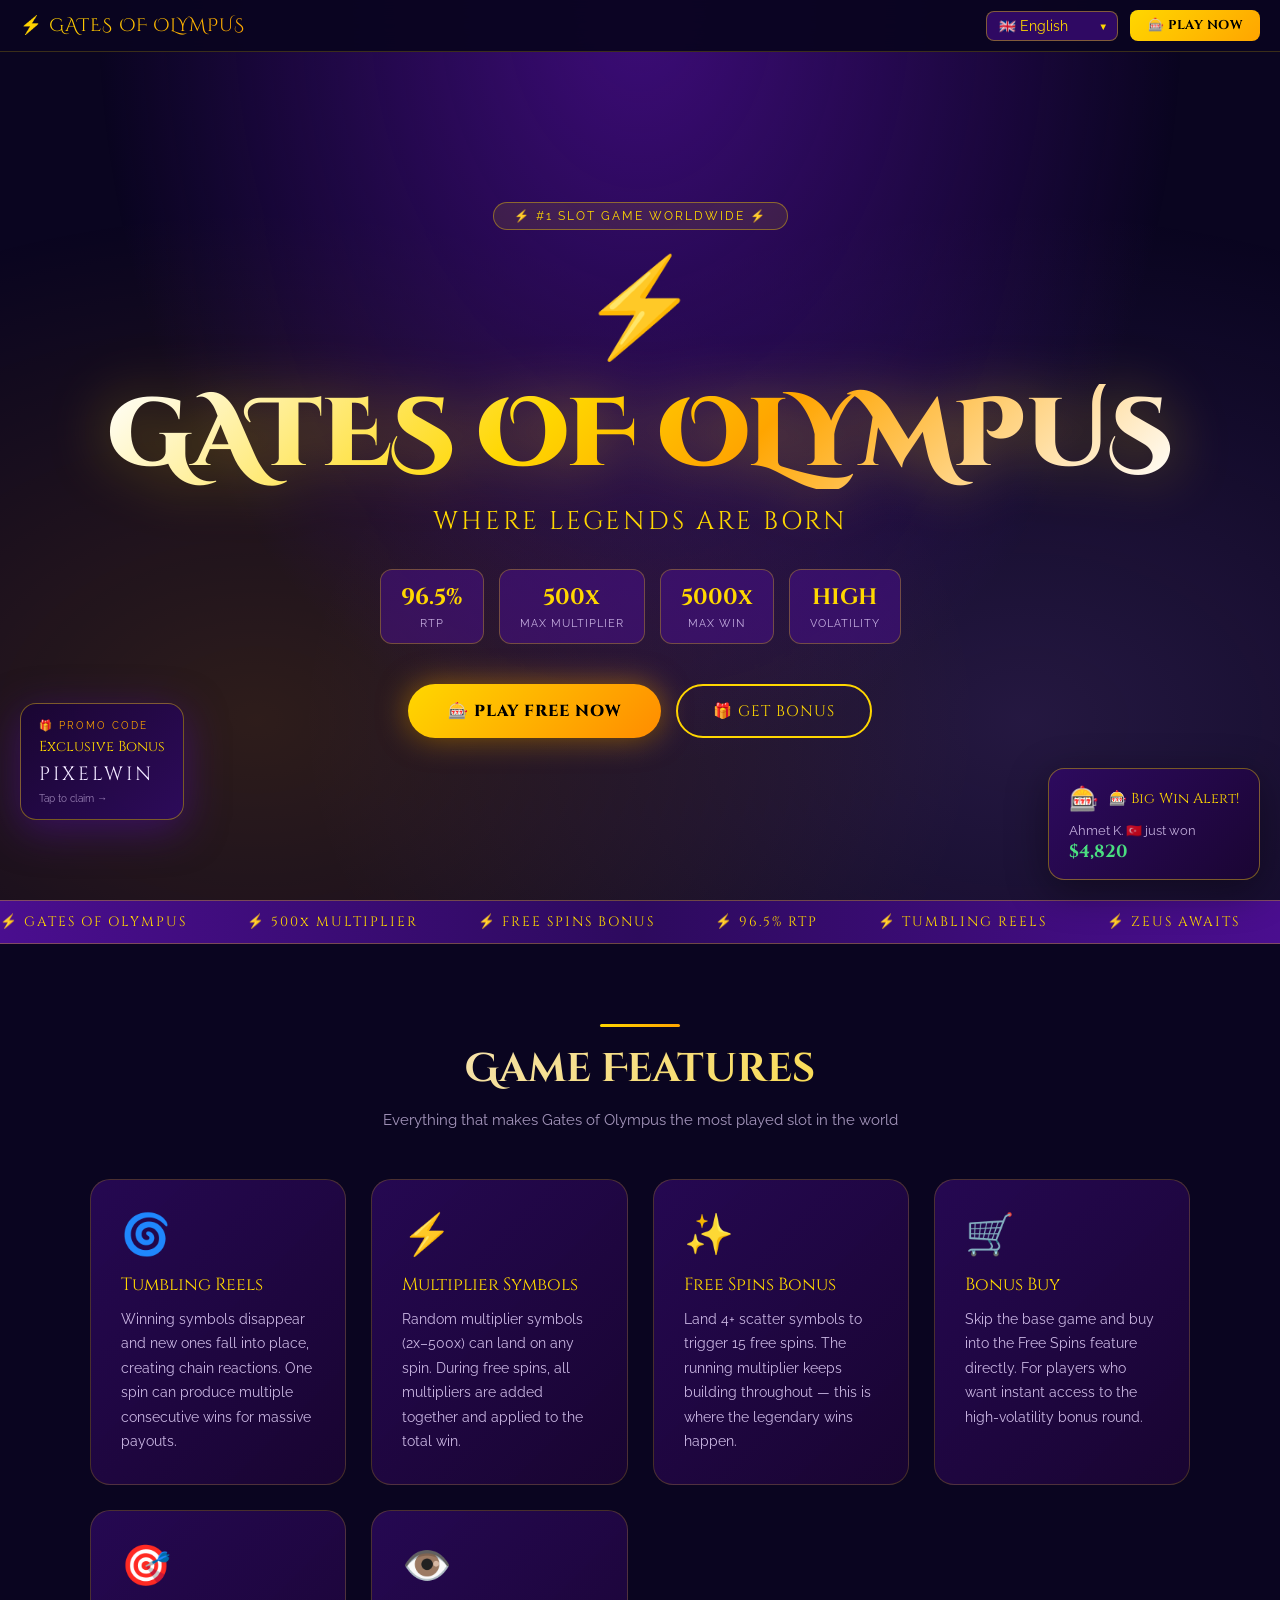
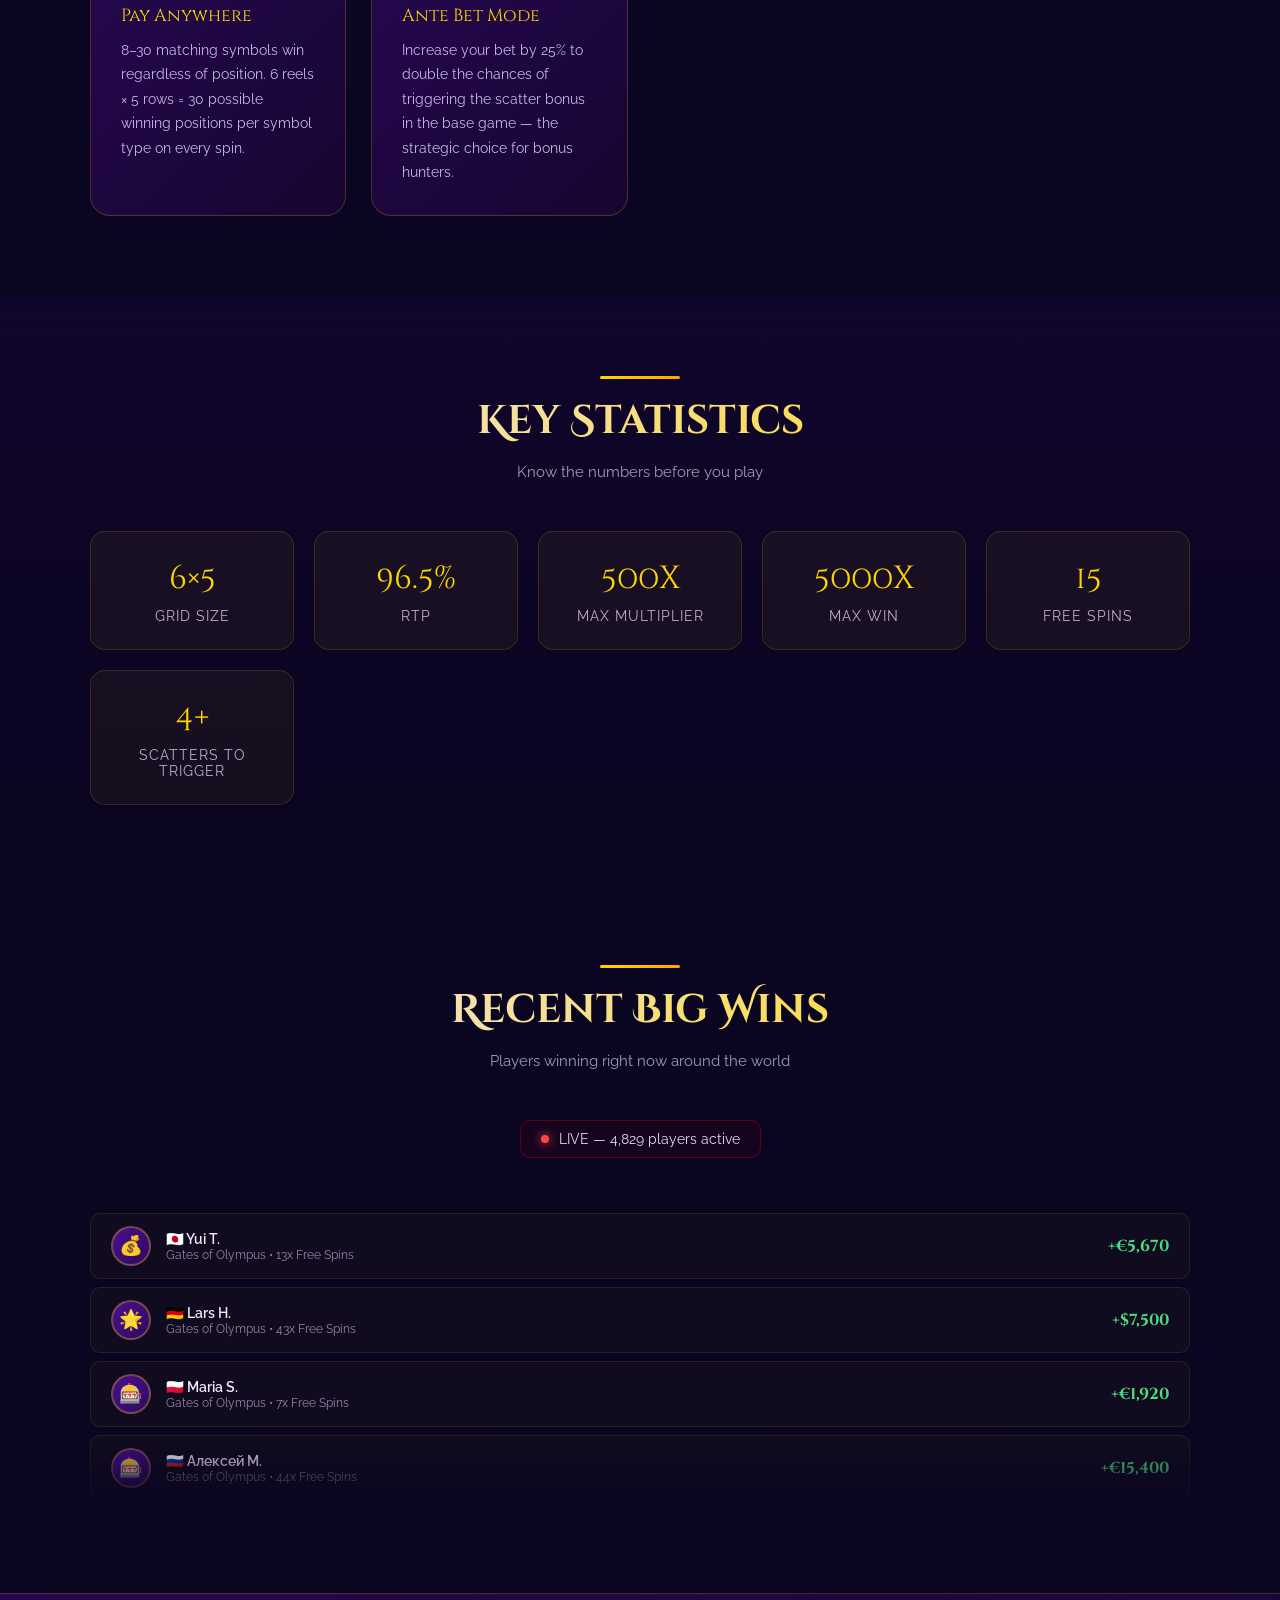
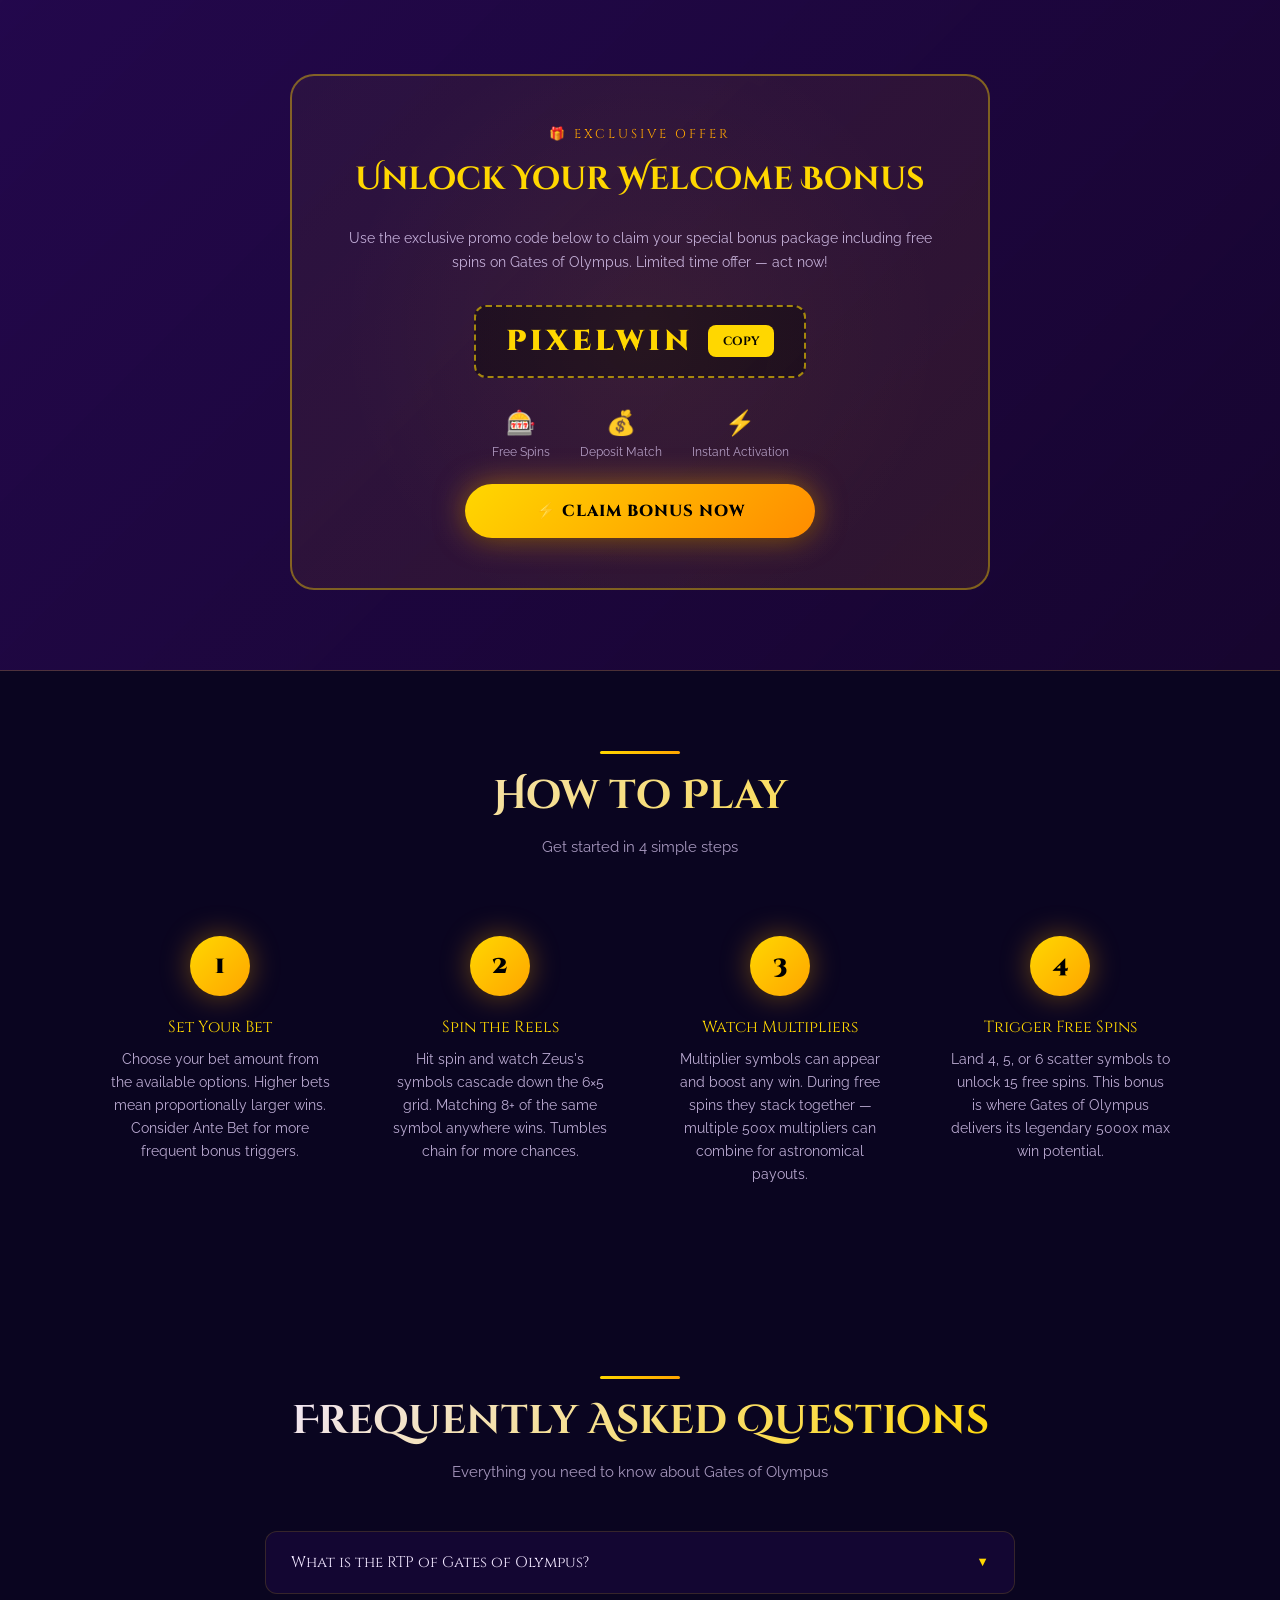
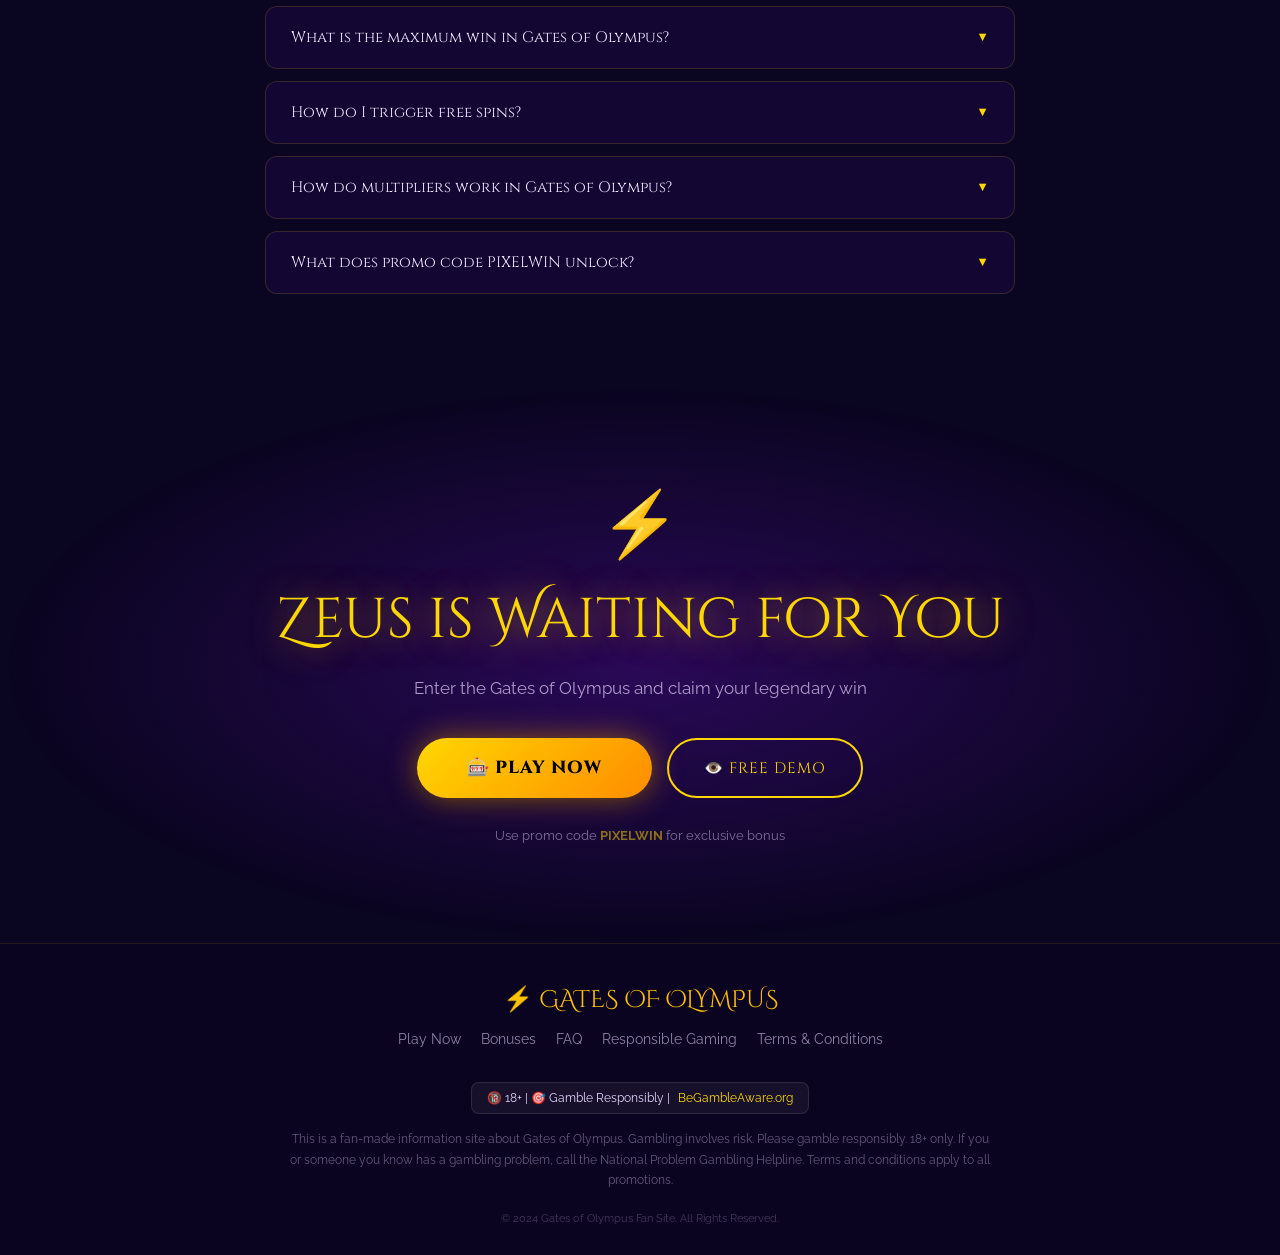
==== commit 23b5a180: "Update index.html" ====
--- a/index.html
+++ b/index.html
@@ -10,6 +10,12 @@
 <meta property="og:description" content="The legendary Gates of Olympus slot. 96.5% RTP, 500x multipliers, epic free spins. Claim your bonus with promo code PIXELWIN!">
 <meta property="og:type" content="website">
 <meta name="twitter:card" content="summary_large_image">
+  <link rel="icon" type="image/png" href="/https://gatesofolymp.vercel.app/favicon-96x96.png" sizes="96x96" />
+<link rel="icon" type="image/svg+xml" href="/https://gatesofolymp.vercel.app/favicon.svg" />
+<link rel="shortcut icon" href="/https://gatesofolymp.vercel.app/favicon.ico" />
+<link rel="apple-touch-icon" sizes="180x180" href="/https://gatesofolymp.vercel.app/apple-touch-icon.png" />
+<meta name="apple-mobile-web-app-title" content="olympus" />
+<link rel="manifest" href="/https://gatesofolymp.vercel.app/site.webmanifest" />
 <title>Gates of Olympus™ — #1 Slot Game | 500x Multiplier | Claim Bonus</title>
 <link rel="preconnect" href="https://fonts.googleapis.com">
 <link href="https://fonts.googleapis.com/css2?family=Cinzel:wght@400;600;700;900&family=Cinzel+Decorative:wght@700;900&family=Raleway:wght@300;400;500;600&display=swap" rel="stylesheet">
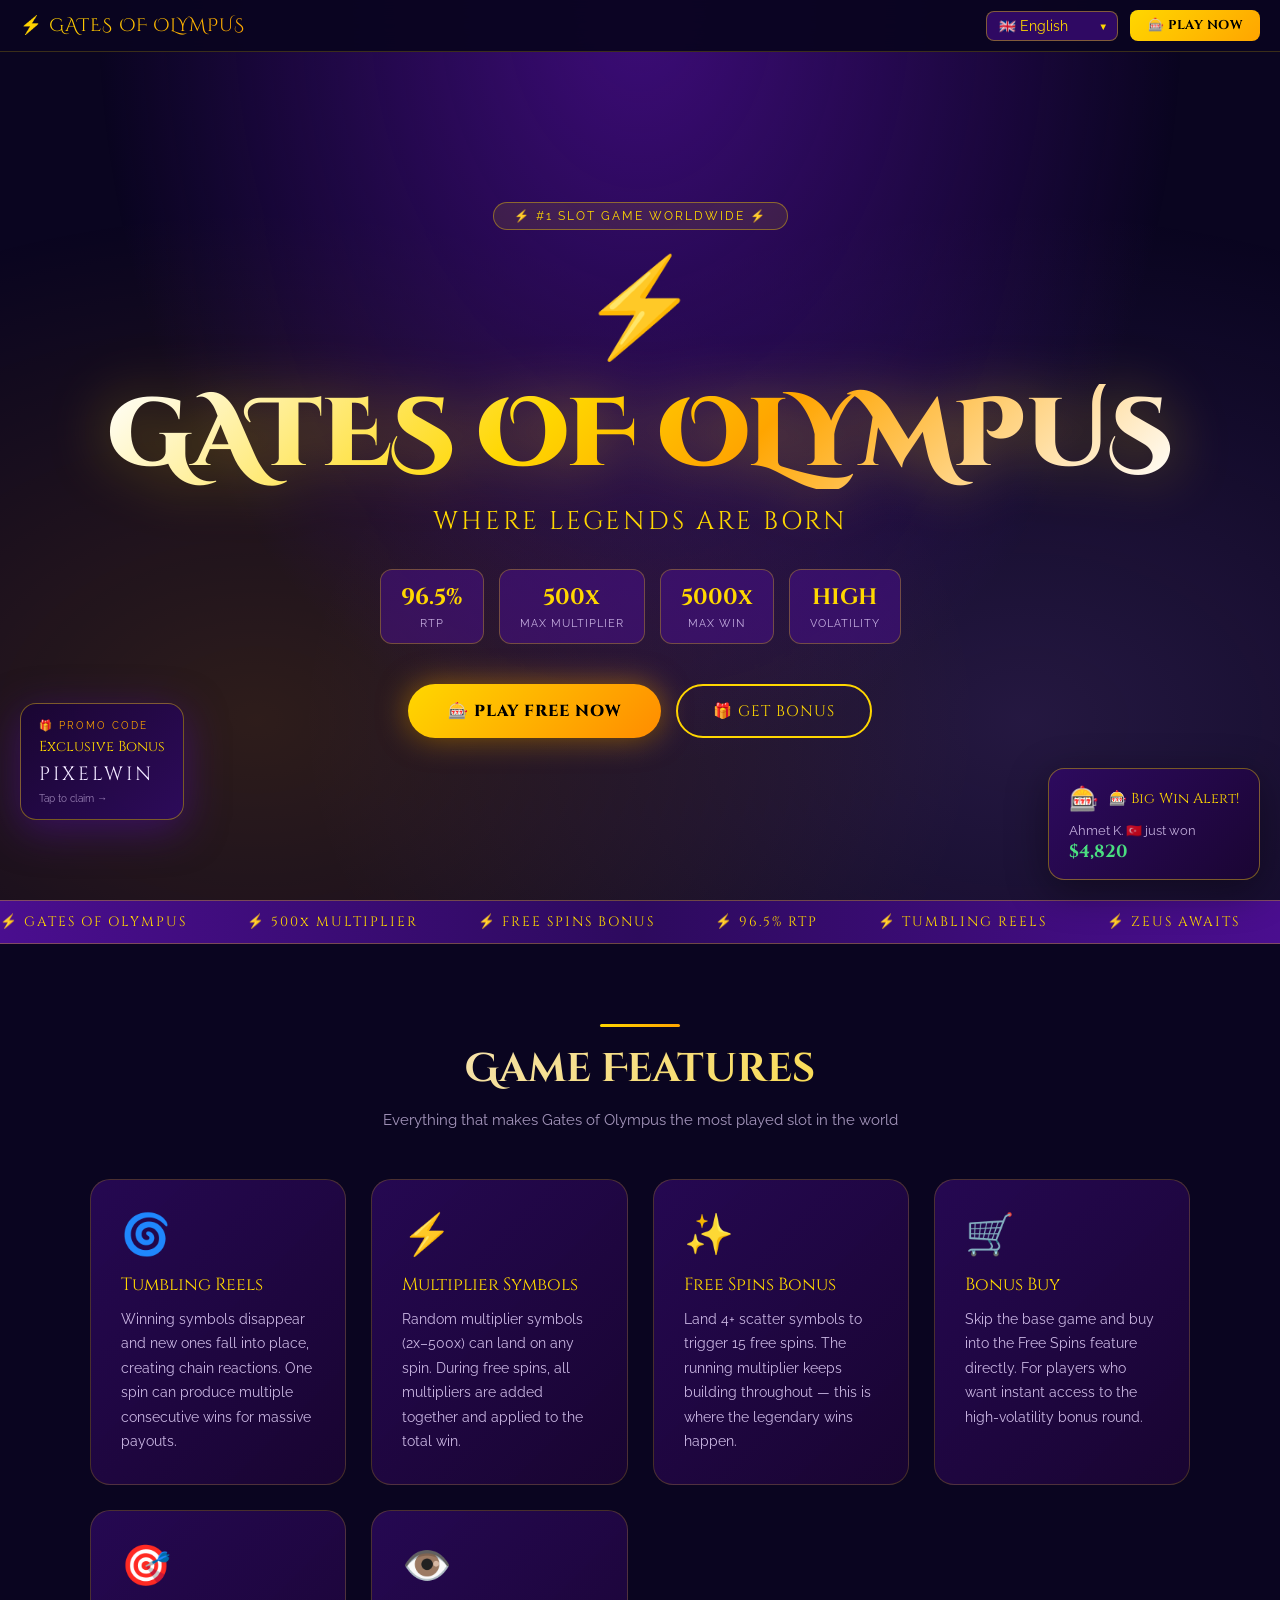
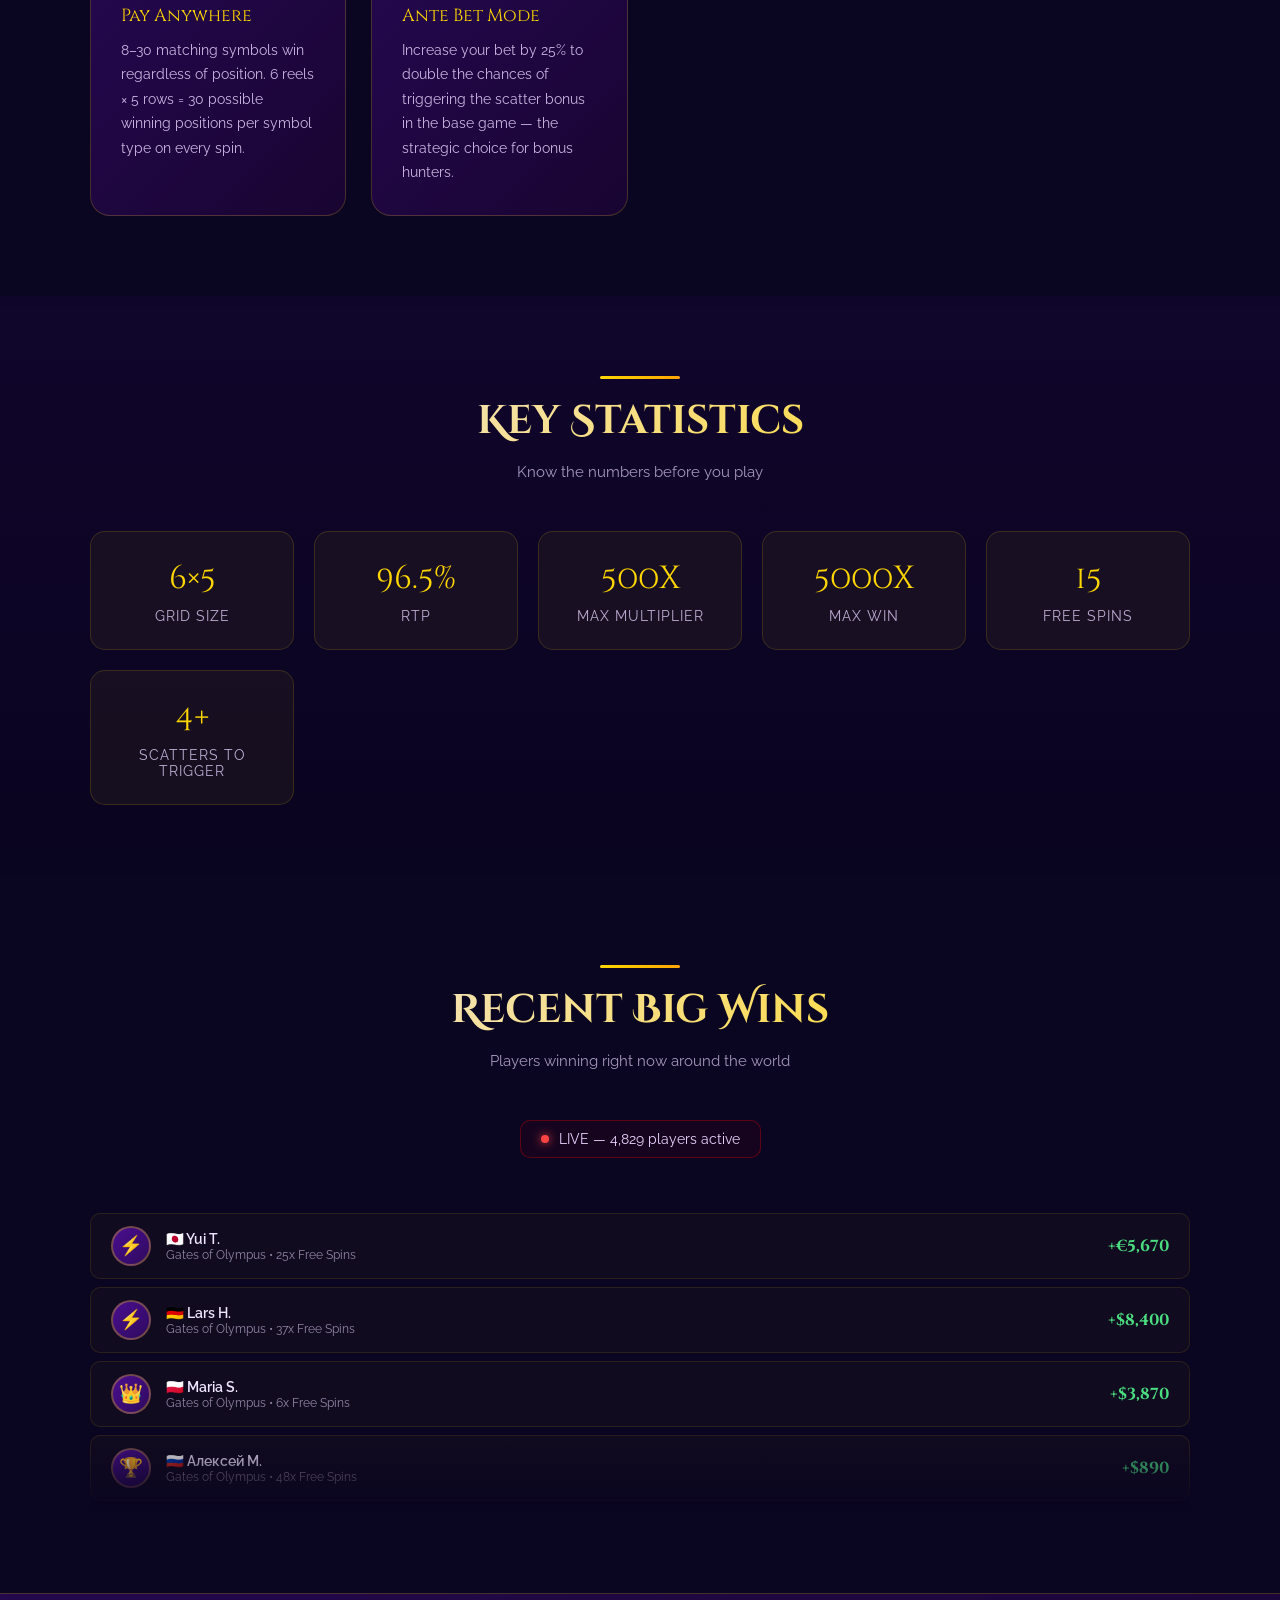
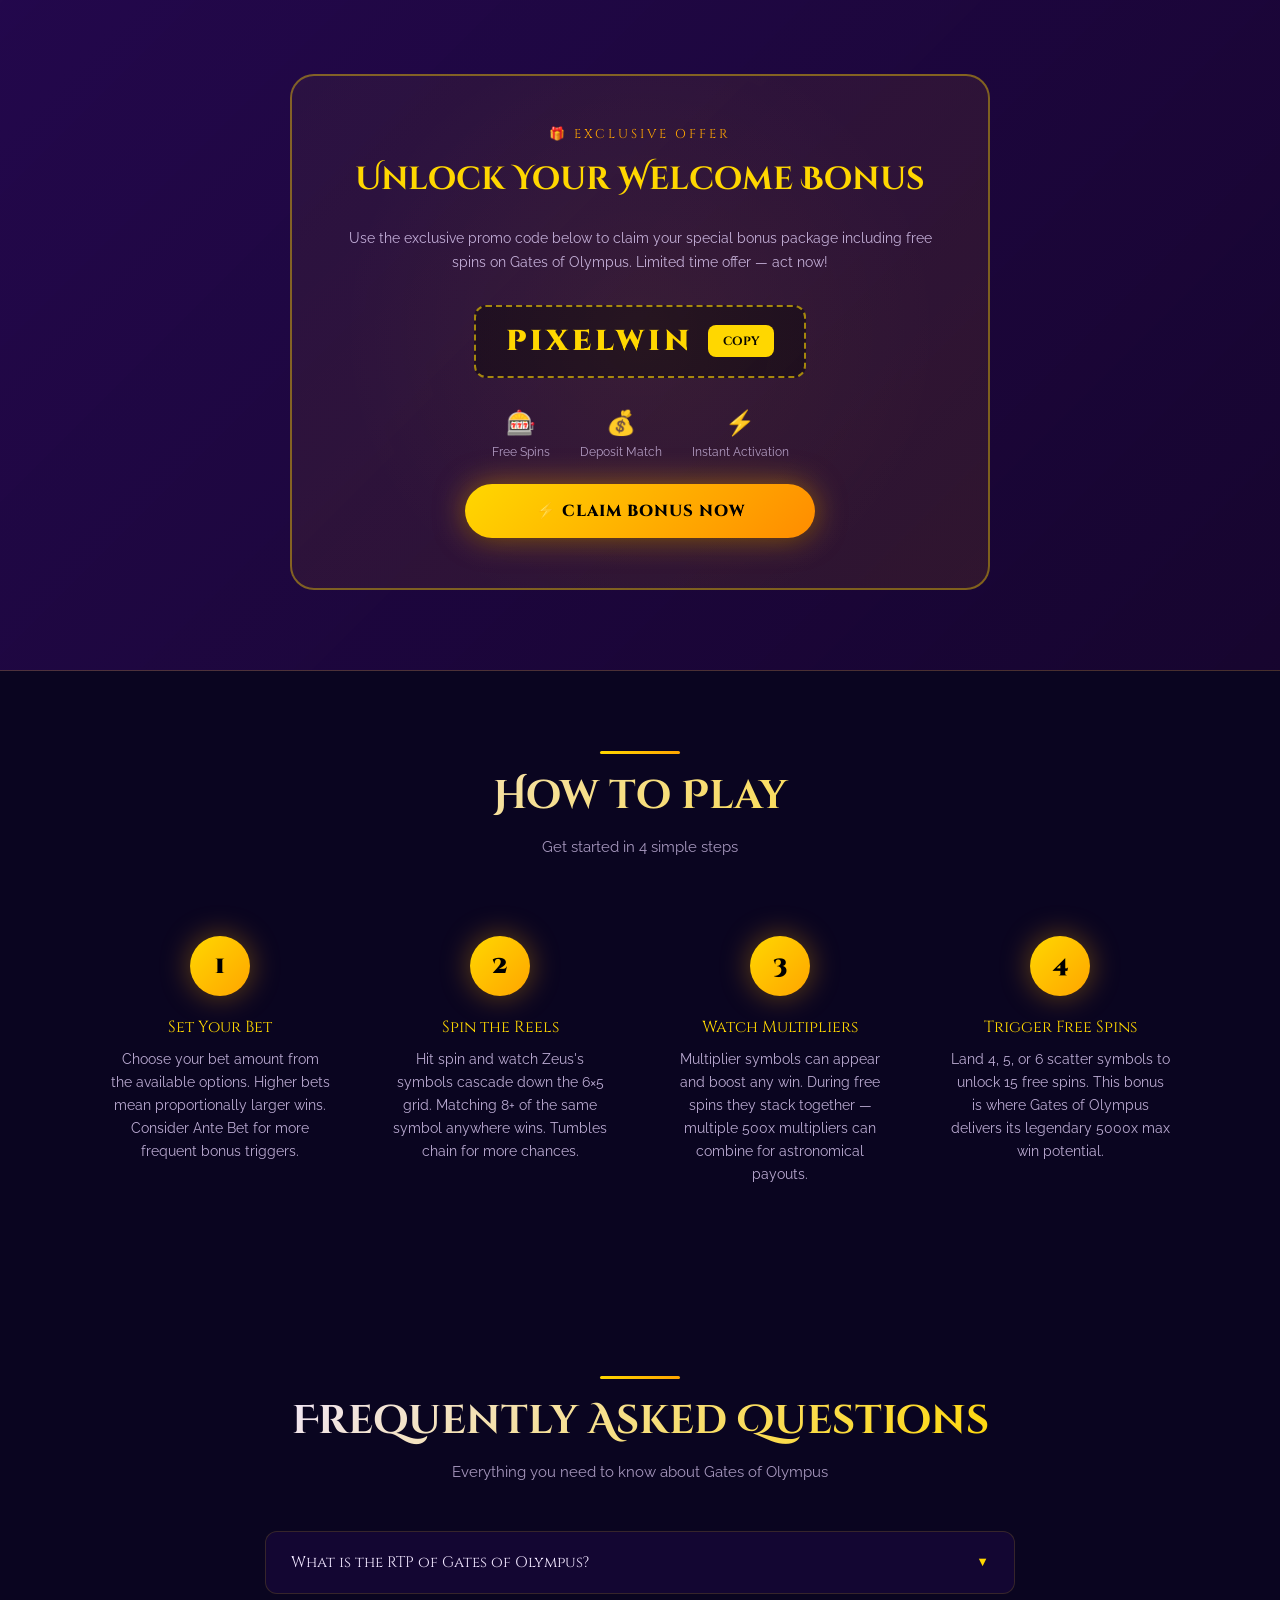
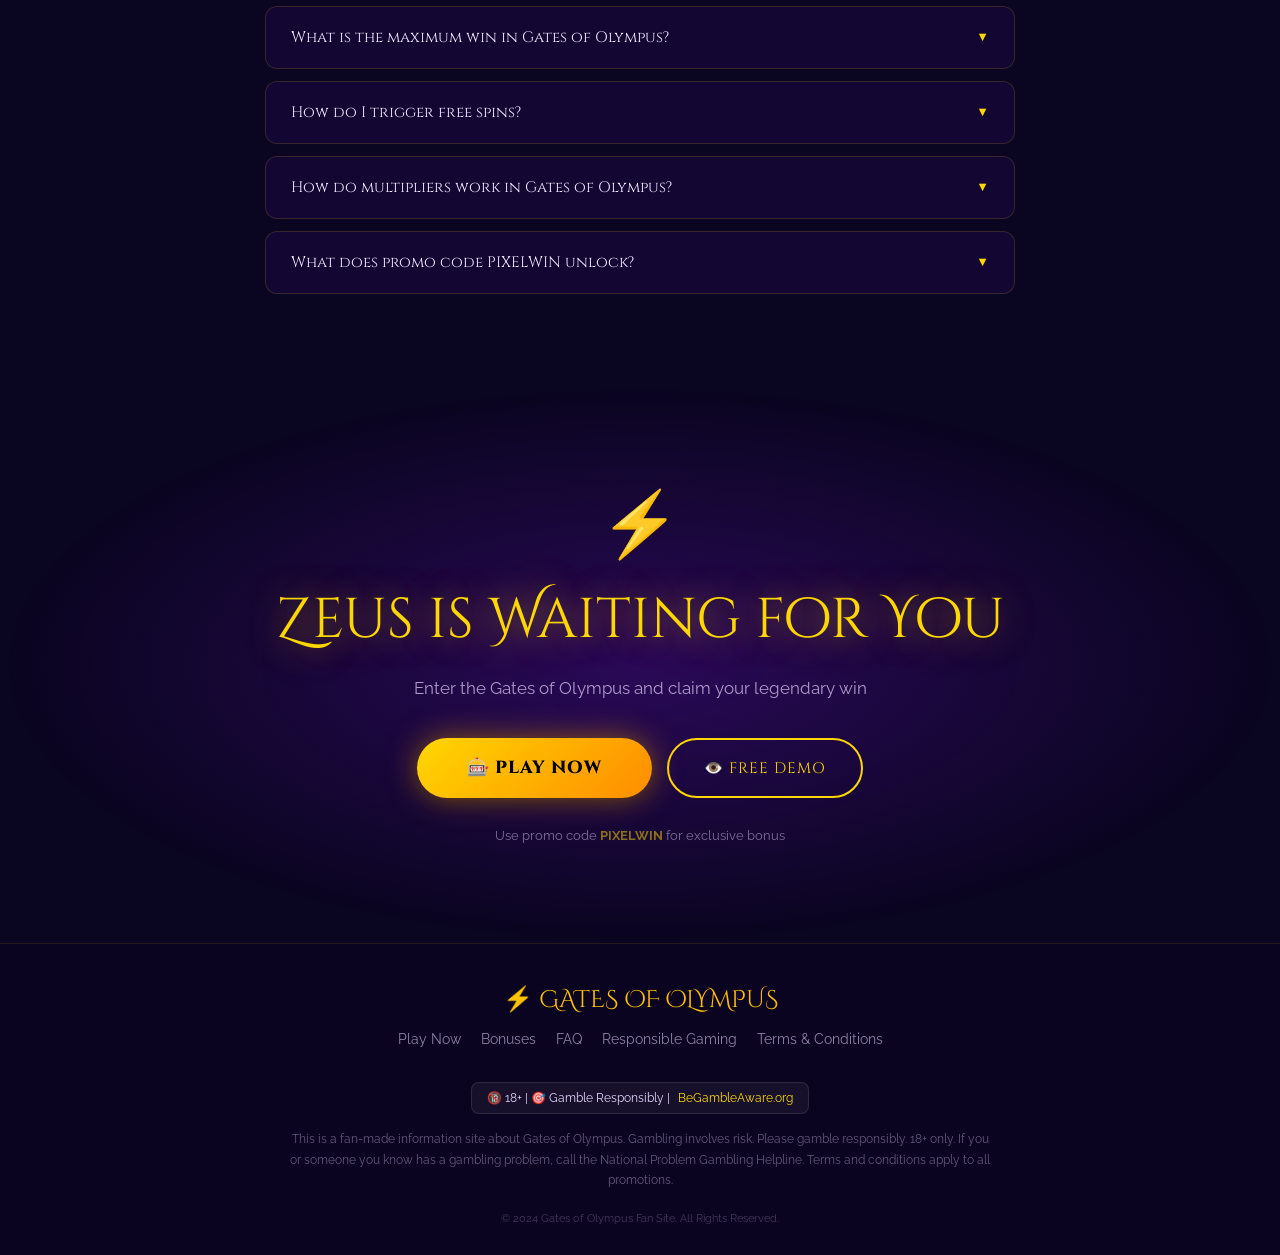
==== commit c7ad927a: "Update index.html" ====
--- a/index.html
+++ b/index.html
@@ -10,6 +10,19 @@
 <meta property="og:description" content="The legendary Gates of Olympus slot. 96.5% RTP, 500x multipliers, epic free spins. Claim your bonus with promo code PIXELWIN!">
 <meta property="og:type" content="website">
 <meta name="twitter:card" content="summary_large_image">
+  <!-- Yandex.Metrika counter -->
+<script type="text/javascript">
+    (function(m,e,t,r,i,k,a){
+        m[i]=m[i]||function(){(m[i].a=m[i].a||[]).push(arguments)};
+        m[i].l=1*new Date();
+        for (var j = 0; j < document.scripts.length; j++) {if (document.scripts[j].src === r) { return; }}
+        k=e.createElement(t),a=e.getElementsByTagName(t)[0],k.async=1,k.src=r,a.parentNode.insertBefore(k,a)
+    })(window, document,'script','https://mc.yandex.ru/metrika/tag.js?id=108660942', 'ym');
+
+    ym(108660942, 'init', {ssr:true, webvisor:true, clickmap:true, ecommerce:"dataLayer", referrer: document.referrer, url: location.href, accurateTrackBounce:true, trackLinks:true});
+</script>
+<noscript><div><img src="https://mc.yandex.ru/watch/108660942" style="position:absolute; left:-9999px;" alt="" /></div></noscript>
+<!-- /Yandex.Metrika counter -->
   <link rel="icon" type="image/png" href="/https://gatesofolymp.vercel.app/favicon-96x96.png" sizes="96x96" />
 <link rel="icon" type="image/svg+xml" href="/https://gatesofolymp.vercel.app/favicon.svg" />
 <link rel="shortcut icon" href="/https://gatesofolymp.vercel.app/favicon.ico" />
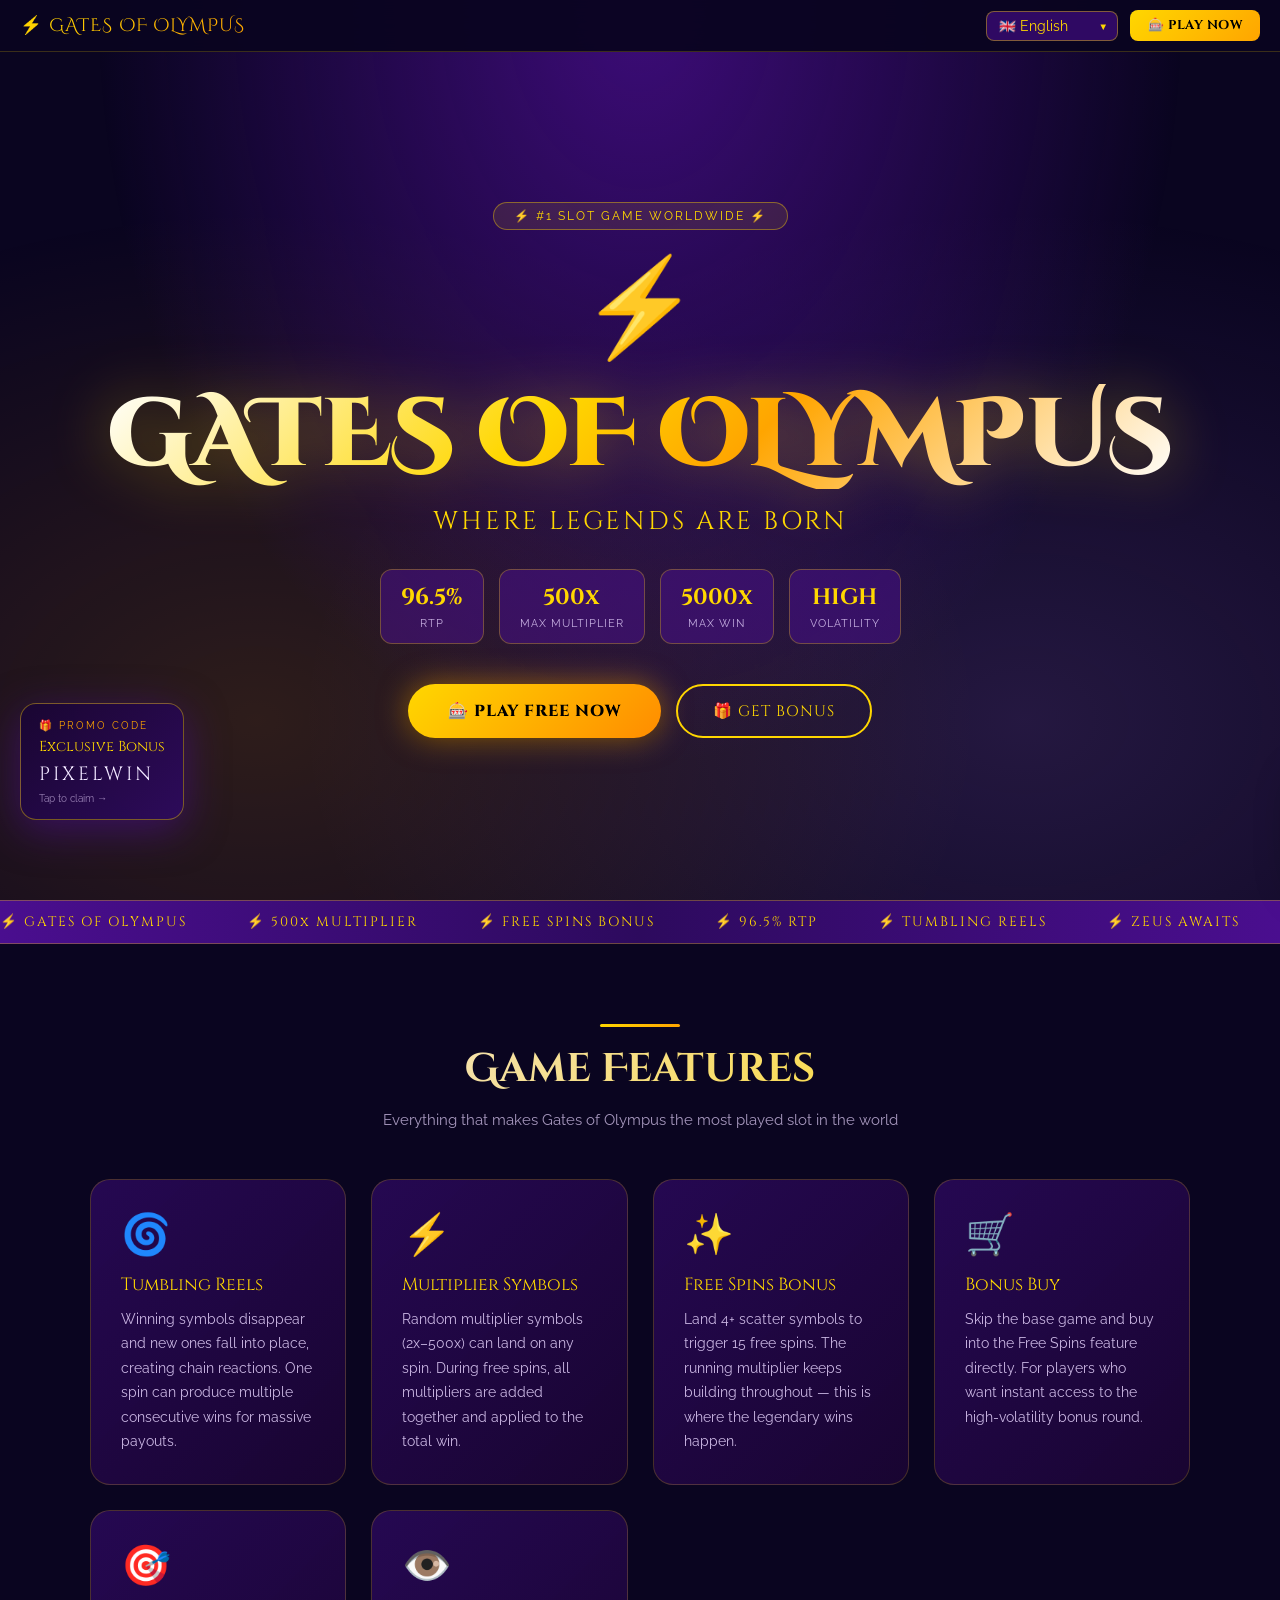
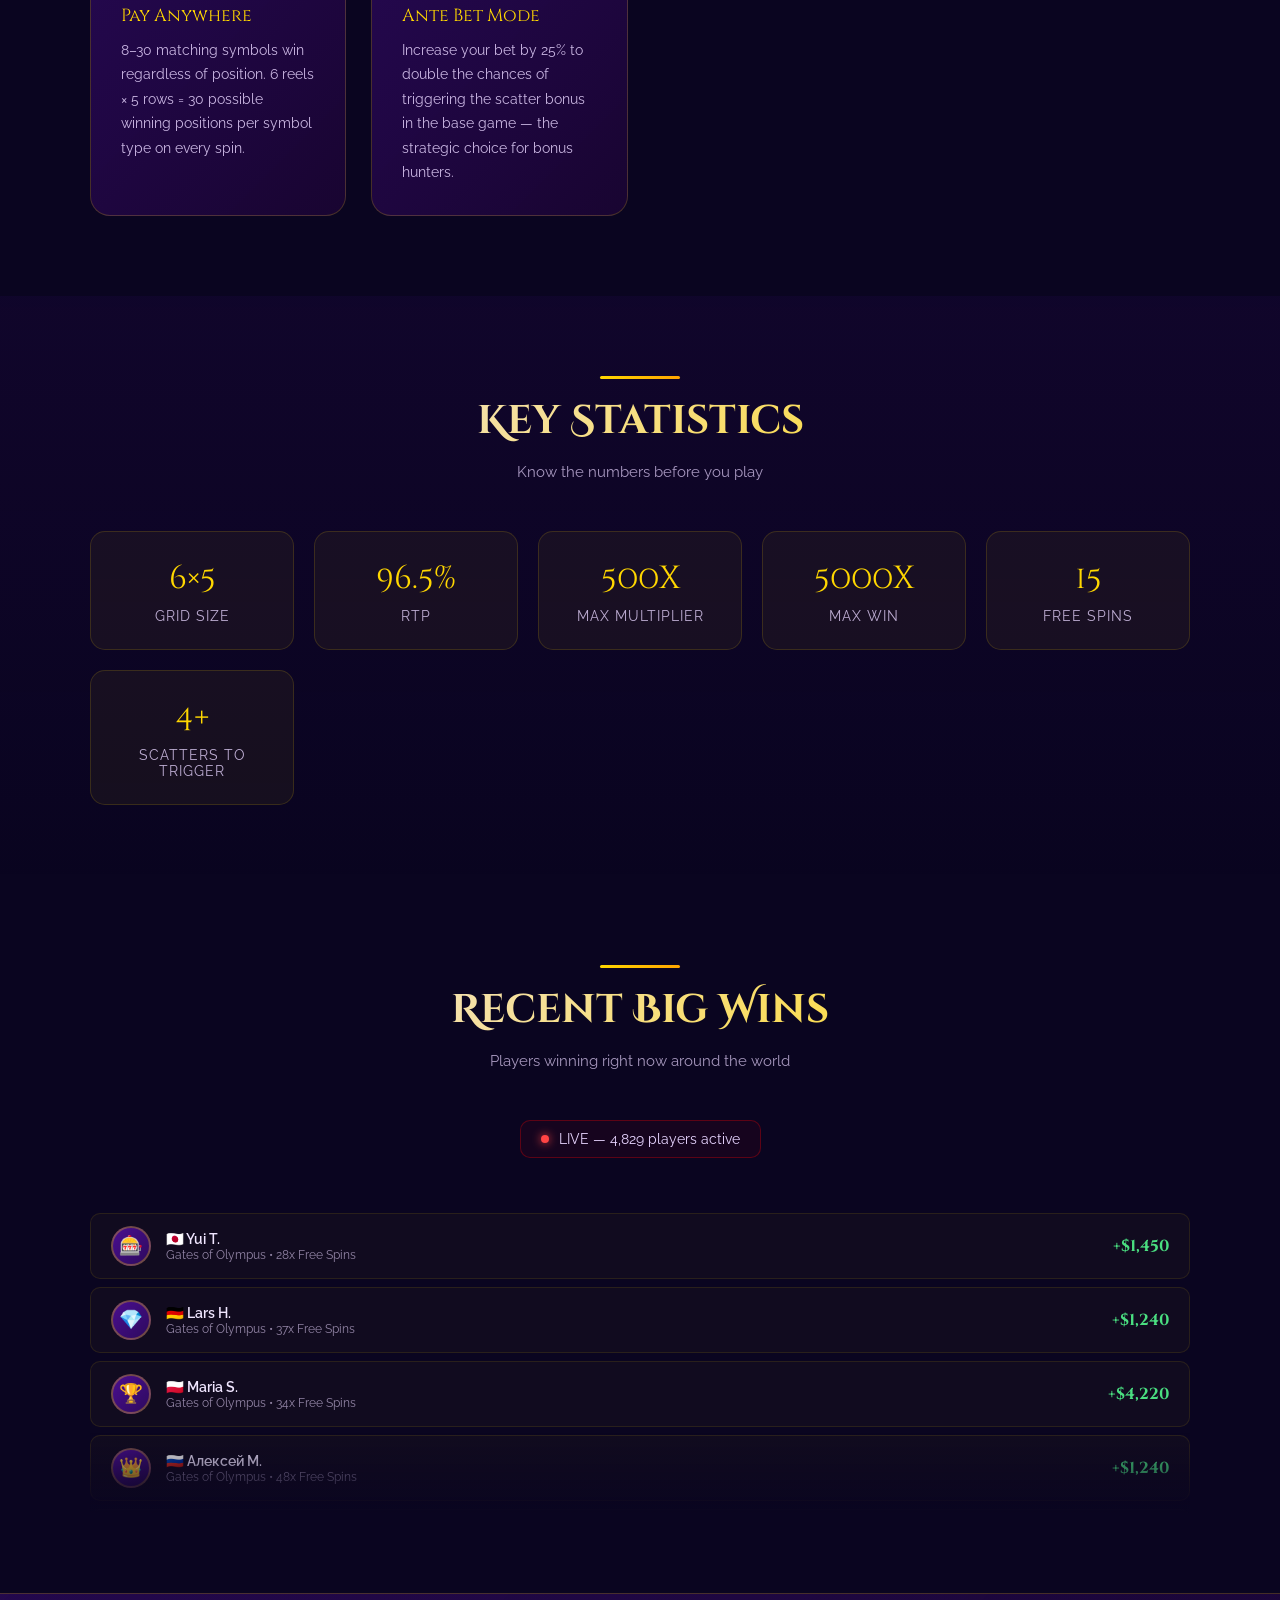
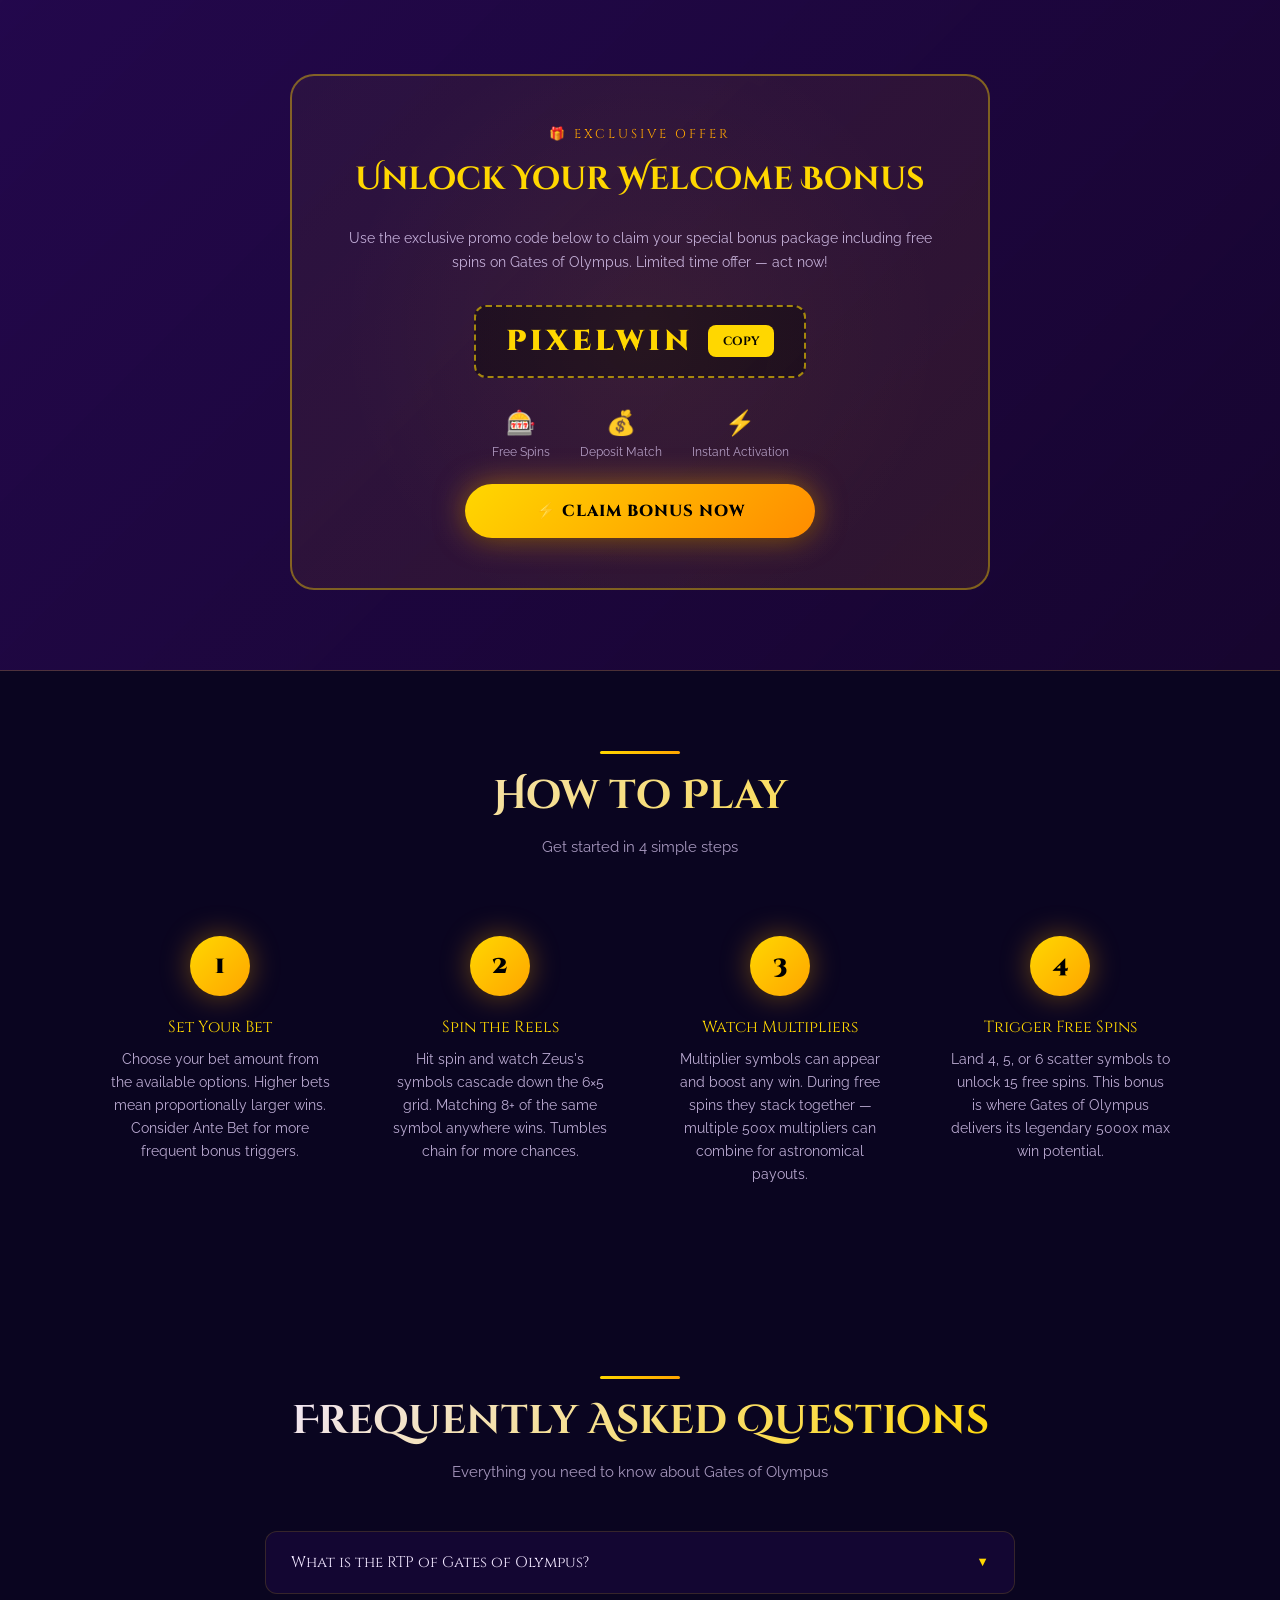
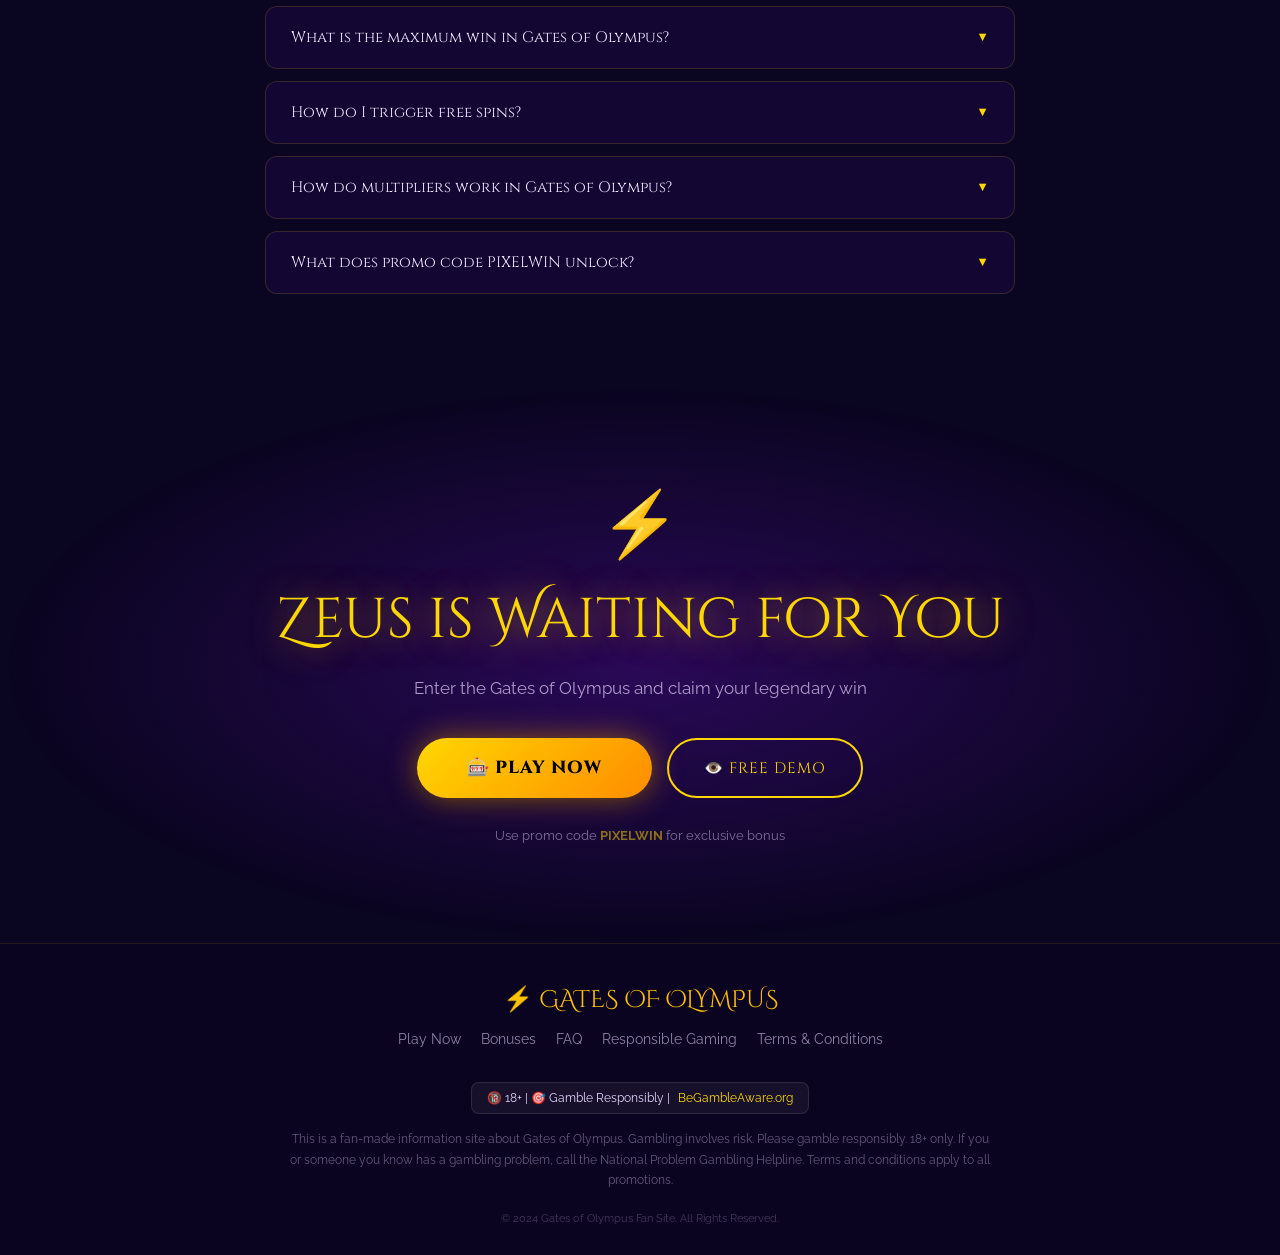
==== commit 13949bd3: "Update index.html" ====
--- a/index.html
+++ b/index.html
@@ -29,7 +29,7 @@
 <link rel="apple-touch-icon" sizes="180x180" href="/https://gatesofolymp.vercel.app/apple-touch-icon.png" />
 <meta name="apple-mobile-web-app-title" content="olympus" />
 <link rel="manifest" href="/https://gatesofolymp.vercel.app/site.webmanifest" />
-<title>Gates of Olympus™ — #1 Slot Game | 500x Multiplier | Claim Bonus</title>
+<title>Gates of Olympus Слот: Обзор, Стратегии и Max Win x5000</title>
 <link rel="preconnect" href="https://fonts.googleapis.com">
 <link href="https://fonts.googleapis.com/css2?family=Cinzel:wght@400;600;700;900&family=Cinzel+Decorative:wght@700;900&family=Raleway:wght@300;400;500;600&display=swap" rel="stylesheet">
 <style>
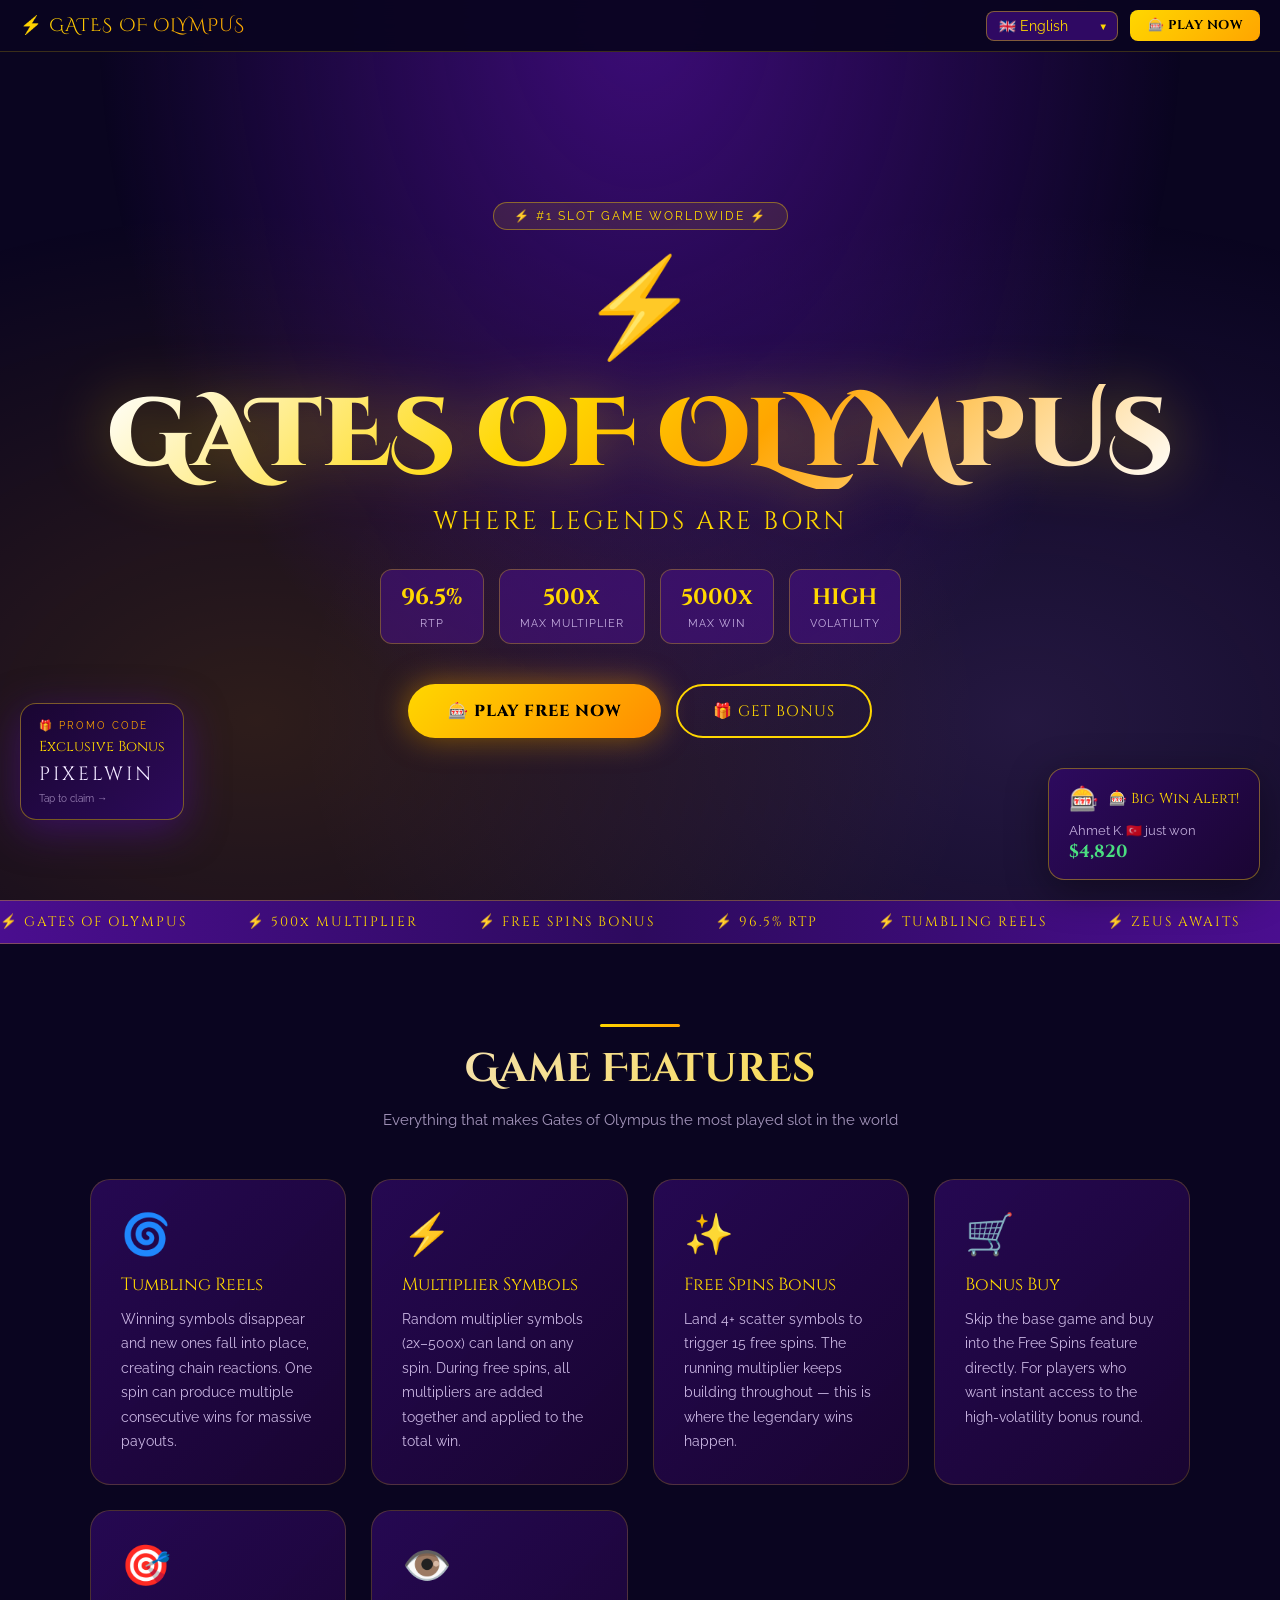
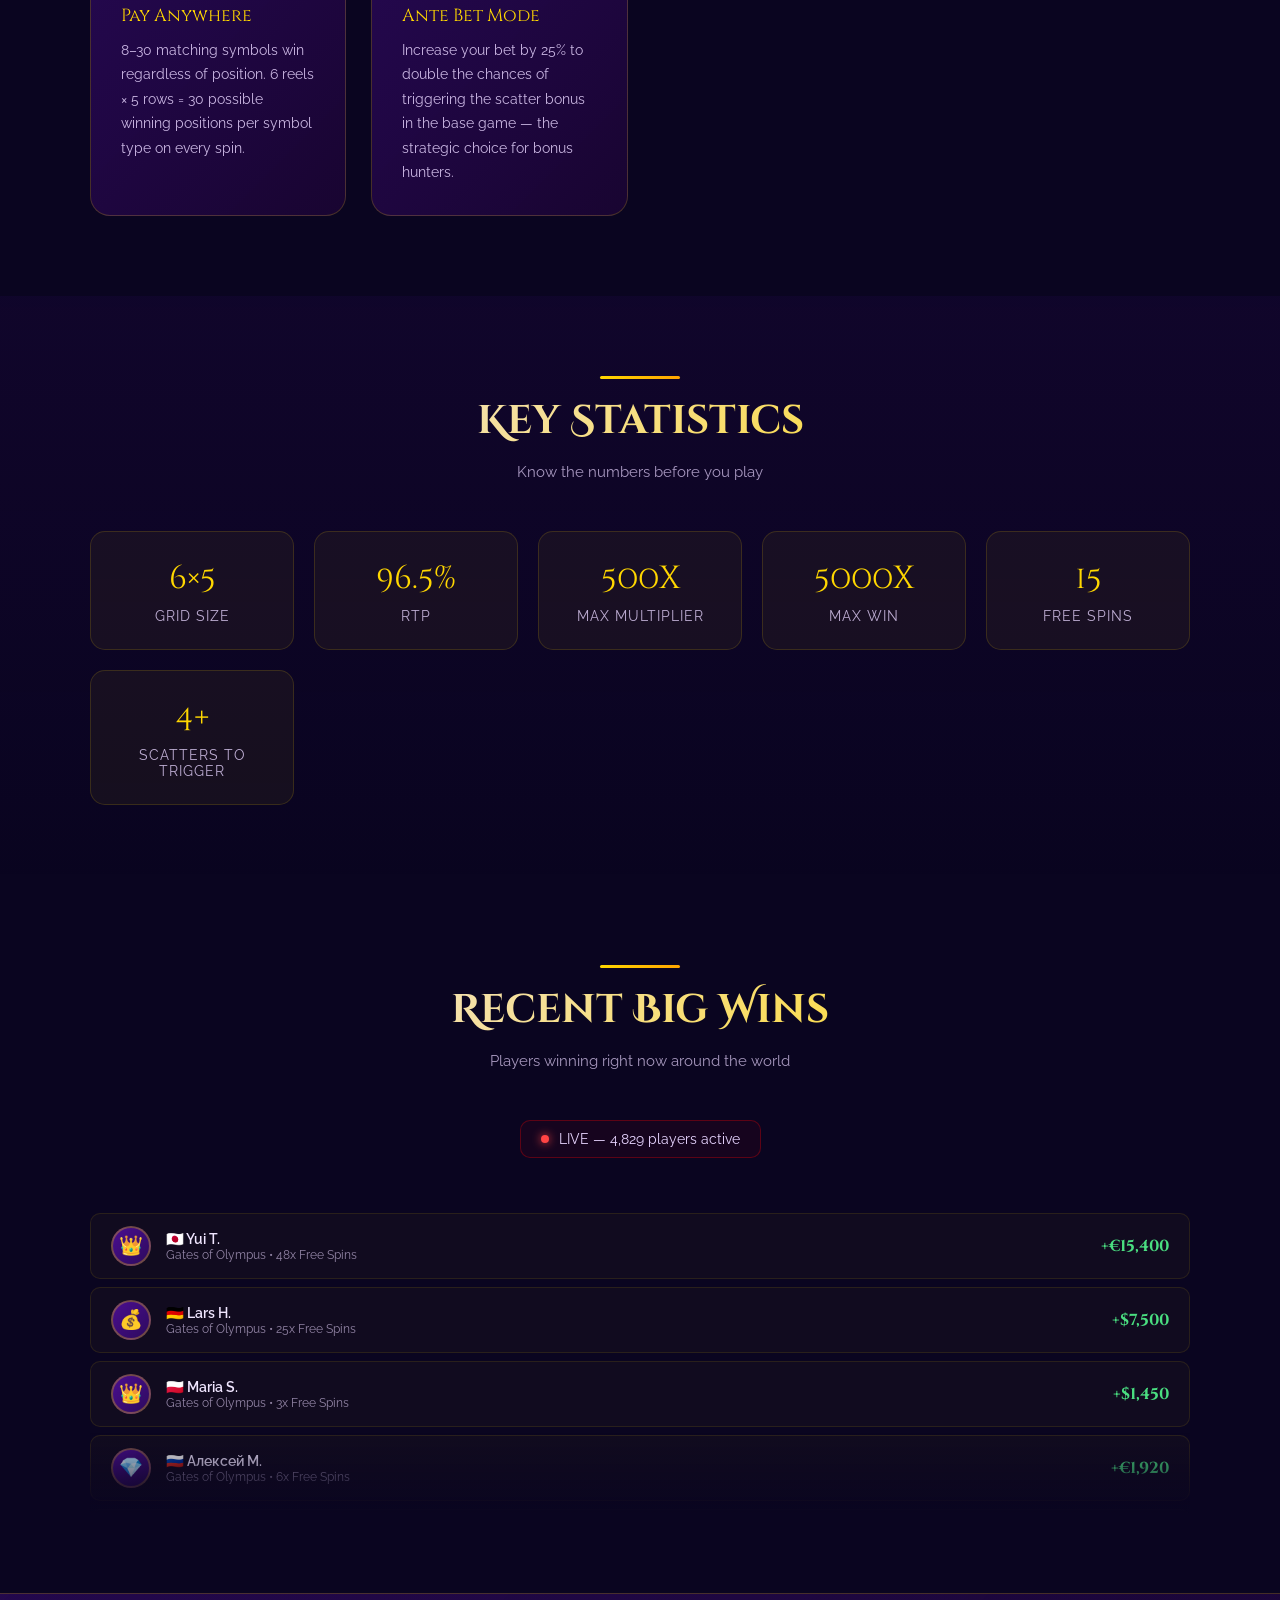
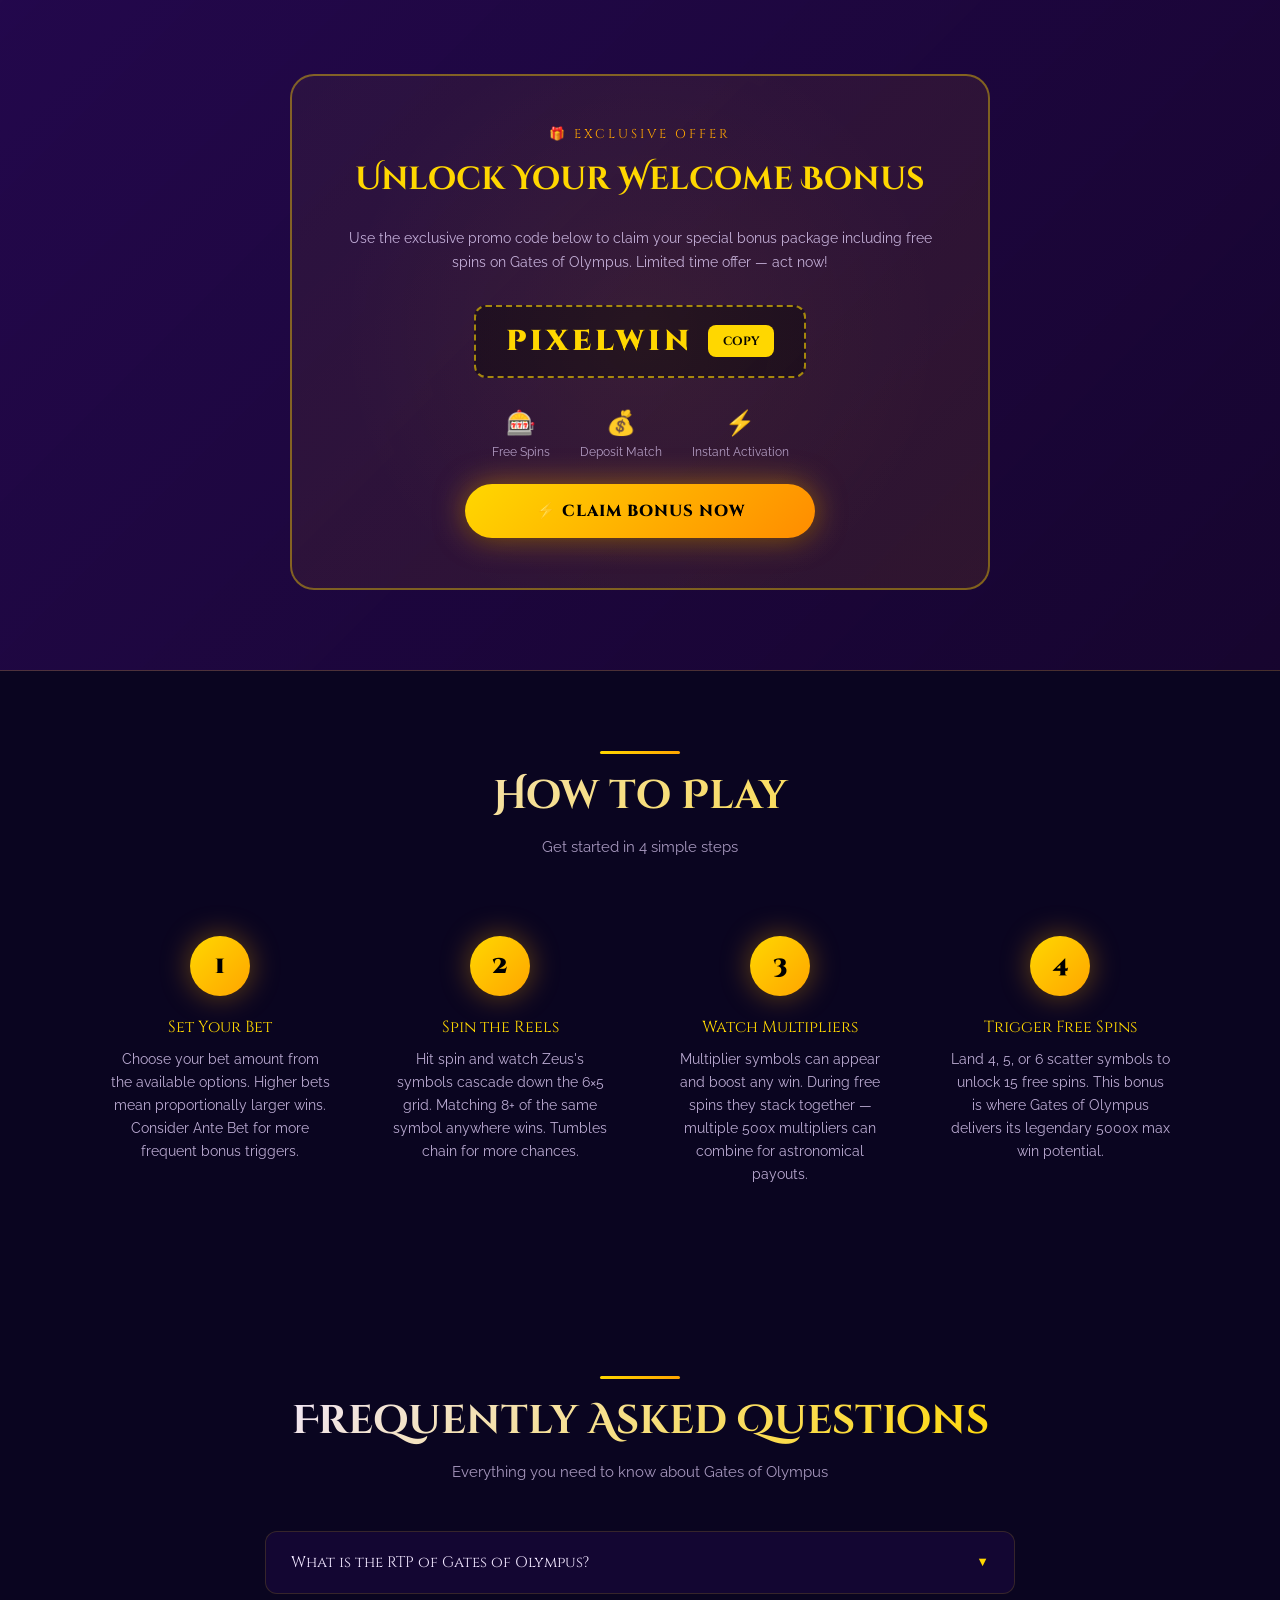
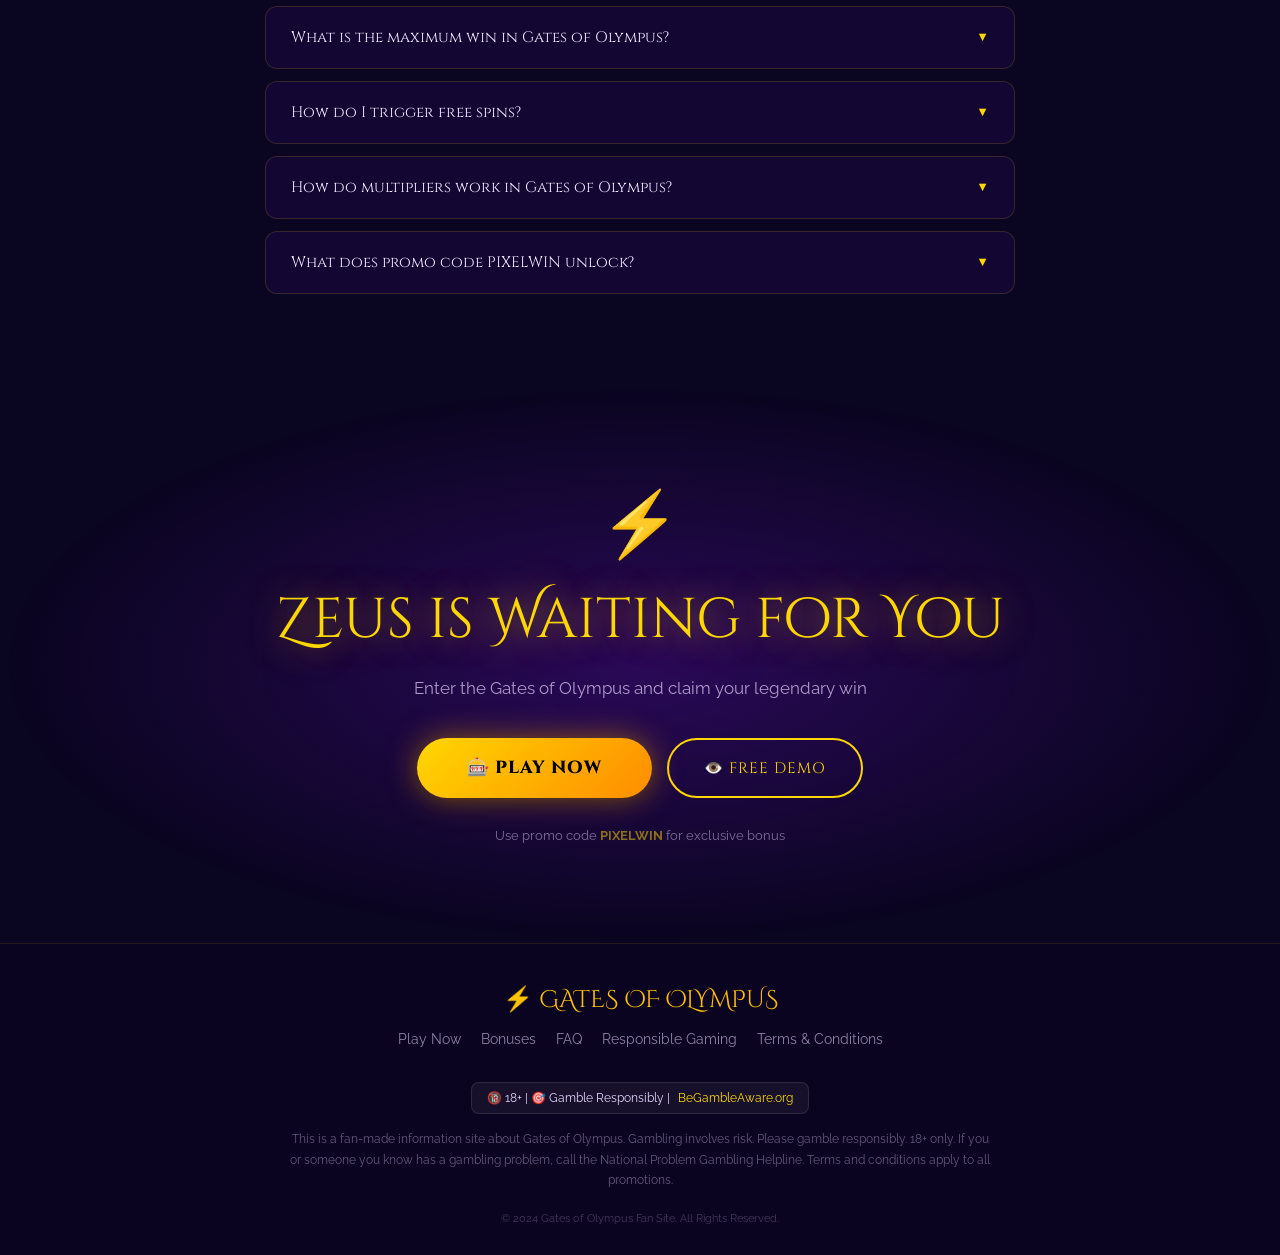
==== commit 4cf40884: "Update index.html" ====
--- a/index.html
+++ b/index.html
@@ -29,7 +29,7 @@
 <link rel="apple-touch-icon" sizes="180x180" href="/https://gatesofolymp.vercel.app/apple-touch-icon.png" />
 <meta name="apple-mobile-web-app-title" content="olympus" />
 <link rel="manifest" href="/https://gatesofolymp.vercel.app/site.webmanifest" />
-<title>Gates of Olympus Слот: Обзор, Стратегии и Max Win x5000</title>
+<title>Gates of Olympus Слот:Промокоды, Обзор, Стратегии и Max Win x5000</title>
 <link rel="preconnect" href="https://fonts.googleapis.com">
 <link href="https://fonts.googleapis.com/css2?family=Cinzel:wght@400;600;700;900&family=Cinzel+Decorative:wght@700;900&family=Raleway:wght@300;400;500;600&display=swap" rel="stylesheet">
 <style>
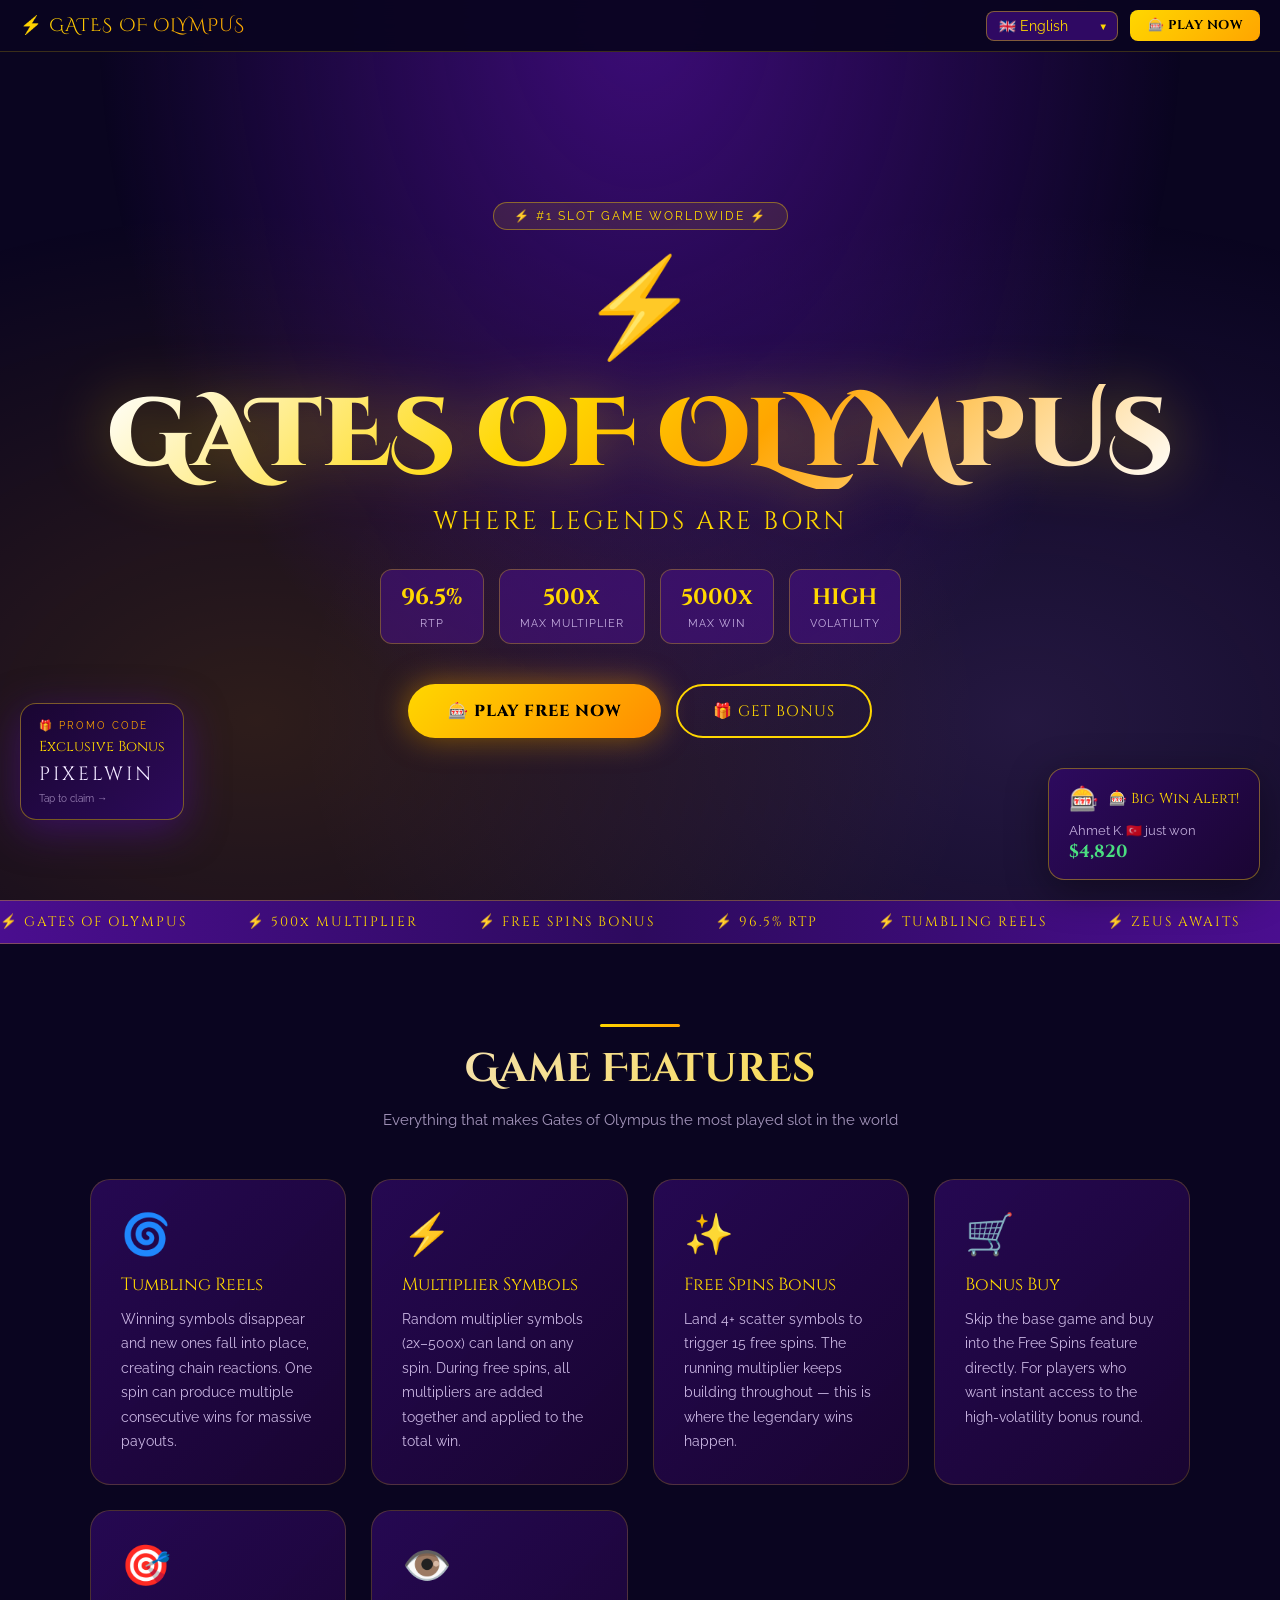
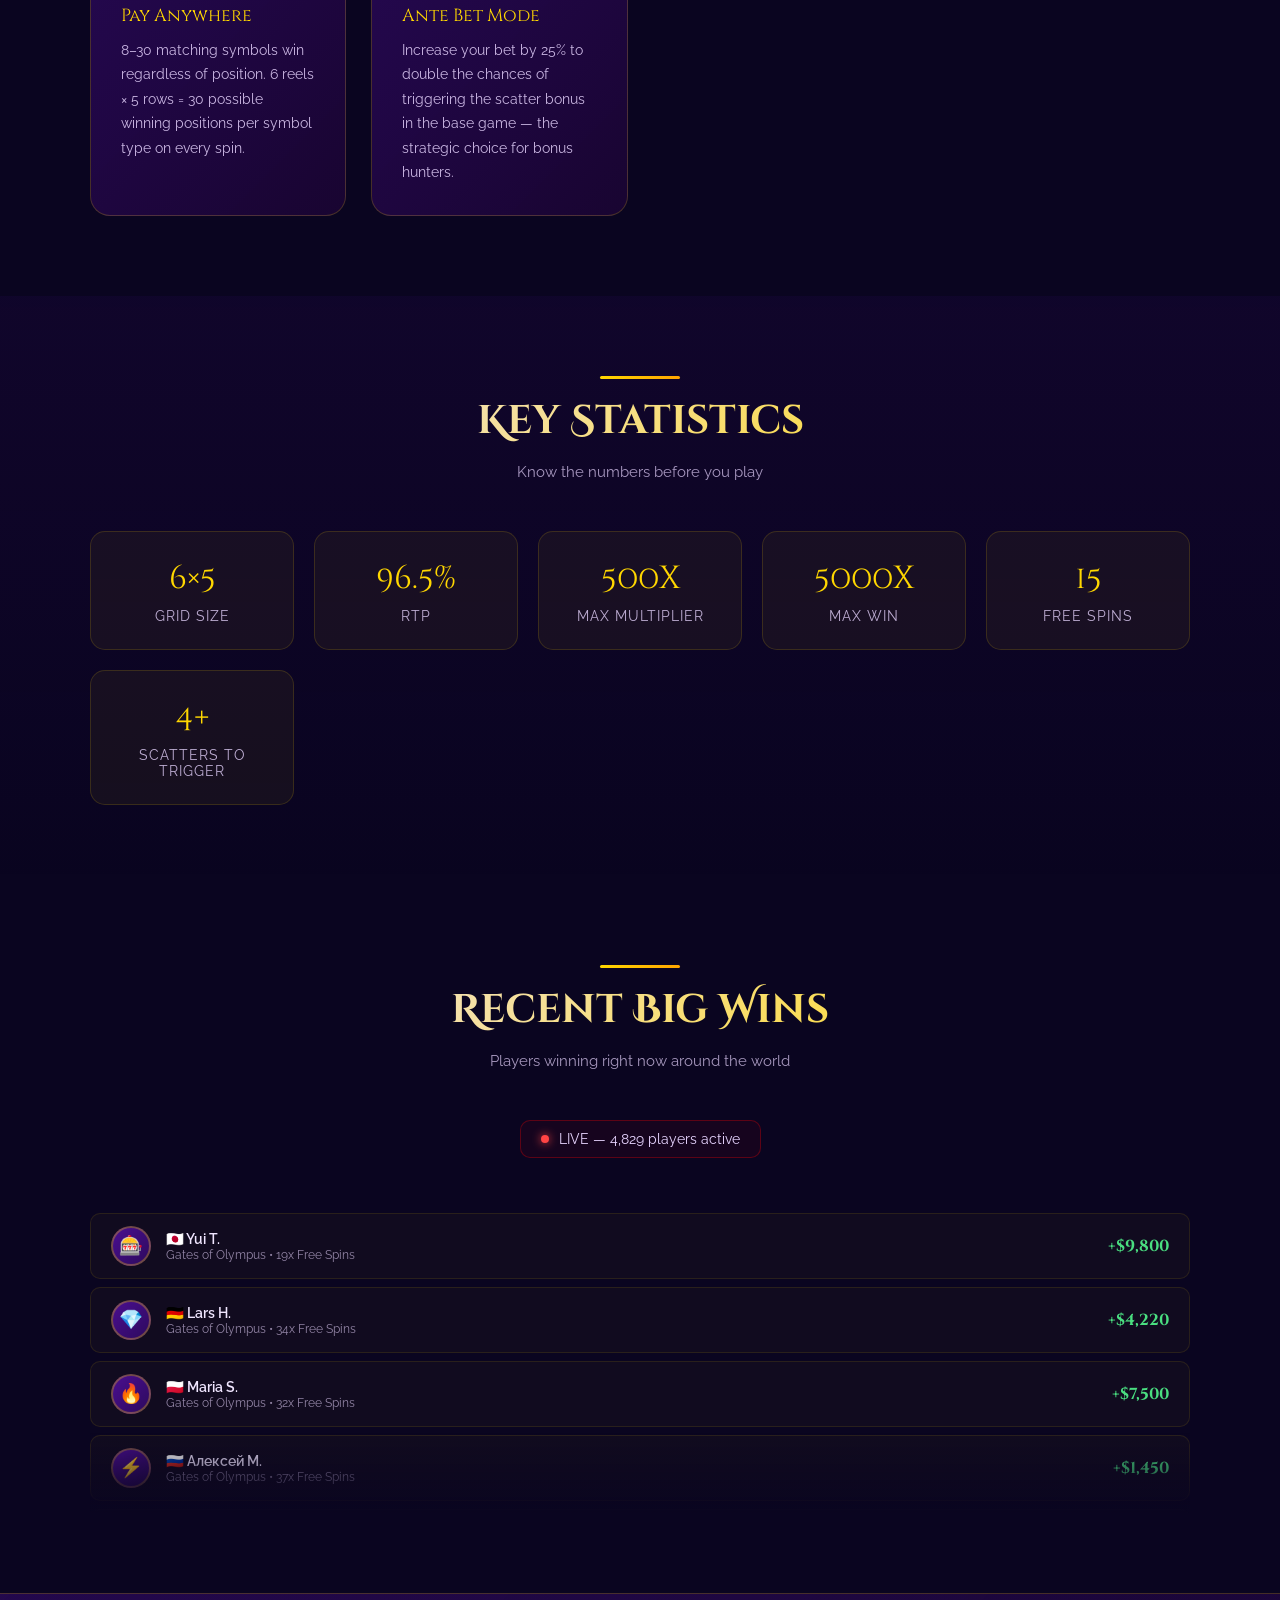
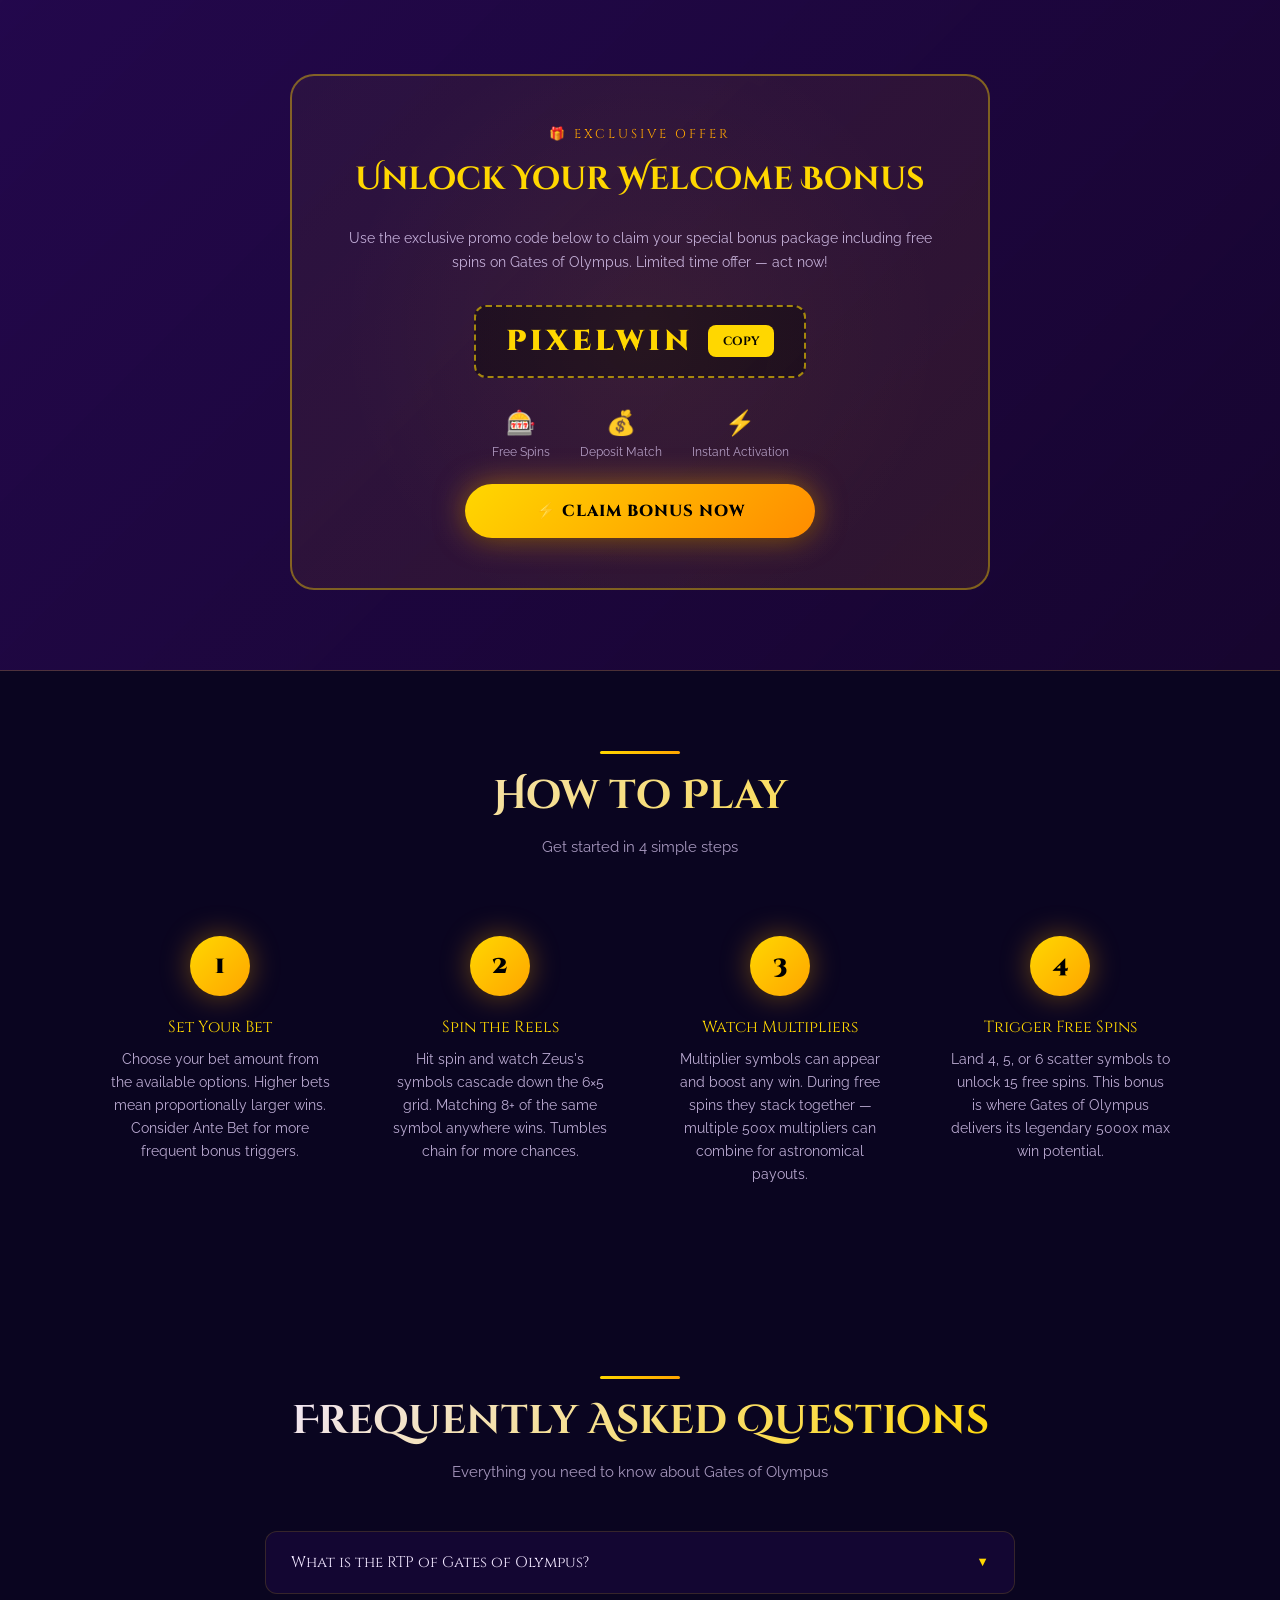
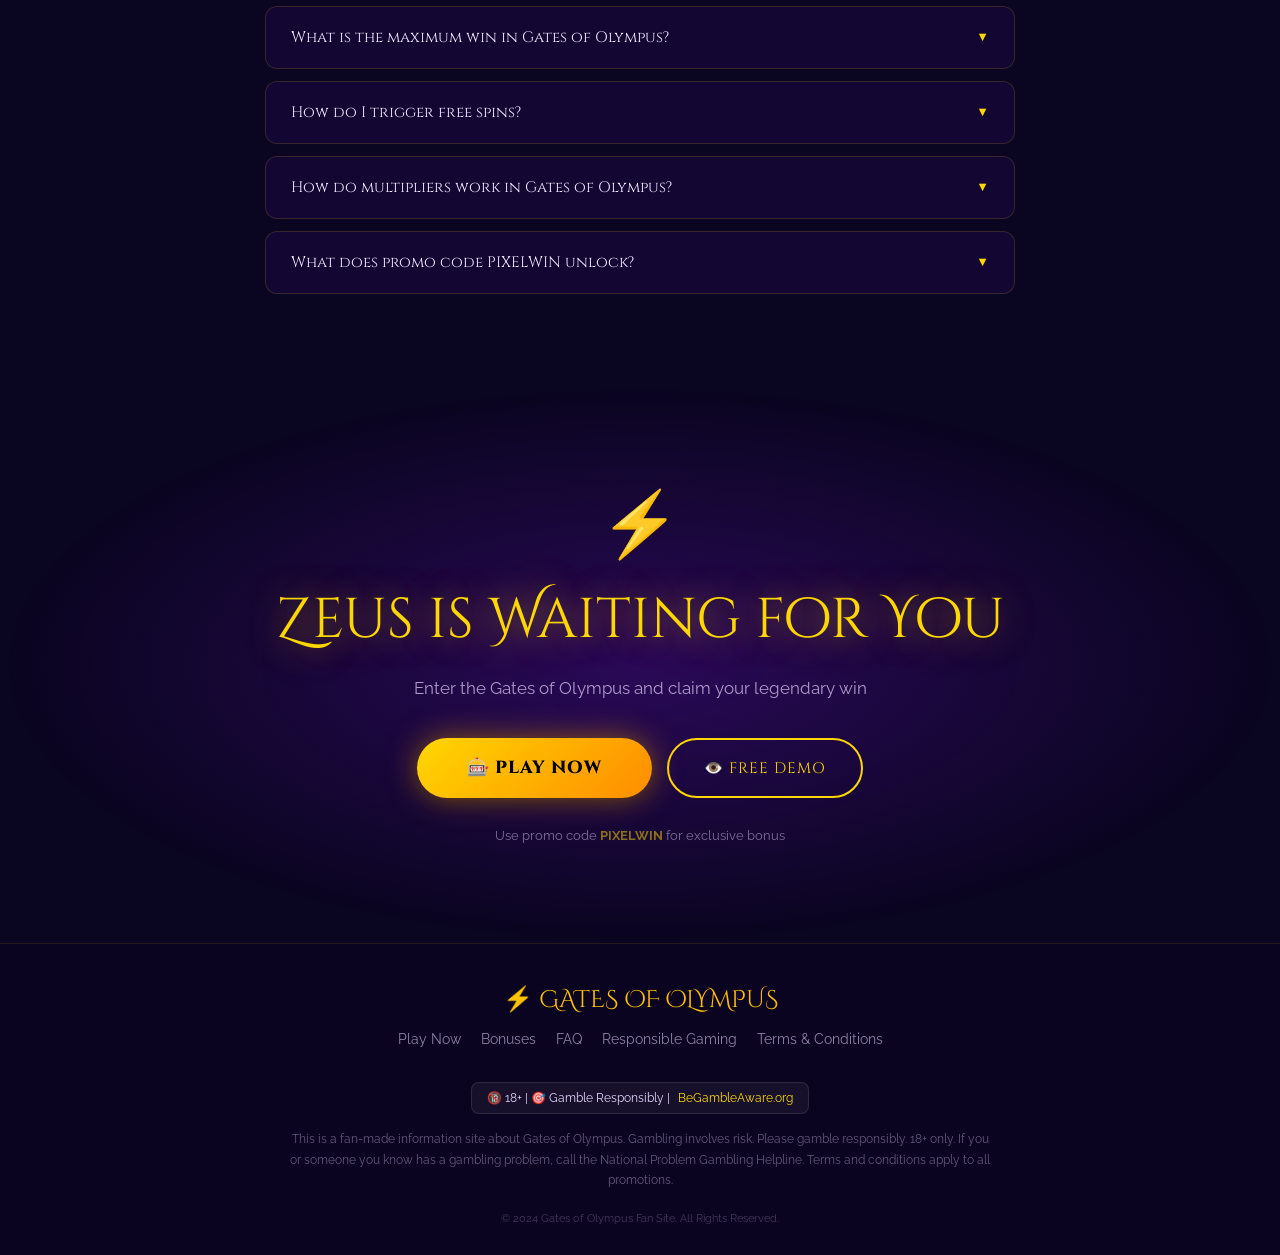
==== commit 281cc600: "Update index.html" ====
--- a/index.html
+++ b/index.html
@@ -10,6 +10,11 @@
 <meta property="og:description" content="The legendary Gates of Olympus slot. 96.5% RTP, 500x multipliers, epic free spins. Claim your bonus with promo code PIXELWIN!">
 <meta property="og:type" content="website">
 <meta name="twitter:card" content="summary_large_image">
+  <link rel="icon" href="/favicon.ico" sizes="32x32">
+<link rel="icon" href="/favicon.png" type="image/png" sizes="32x32">
+<link rel="icon" href="/icon.svg" type="image/svg+xml">
+<link rel="apple-touch-icon" href="/apple-touch-icon.png" sizes="180x180">
+<link rel="manifest" href="/site.webmanifest">
   <!-- Yandex.Metrika counter -->
 <script type="text/javascript">
     (function(m,e,t,r,i,k,a){
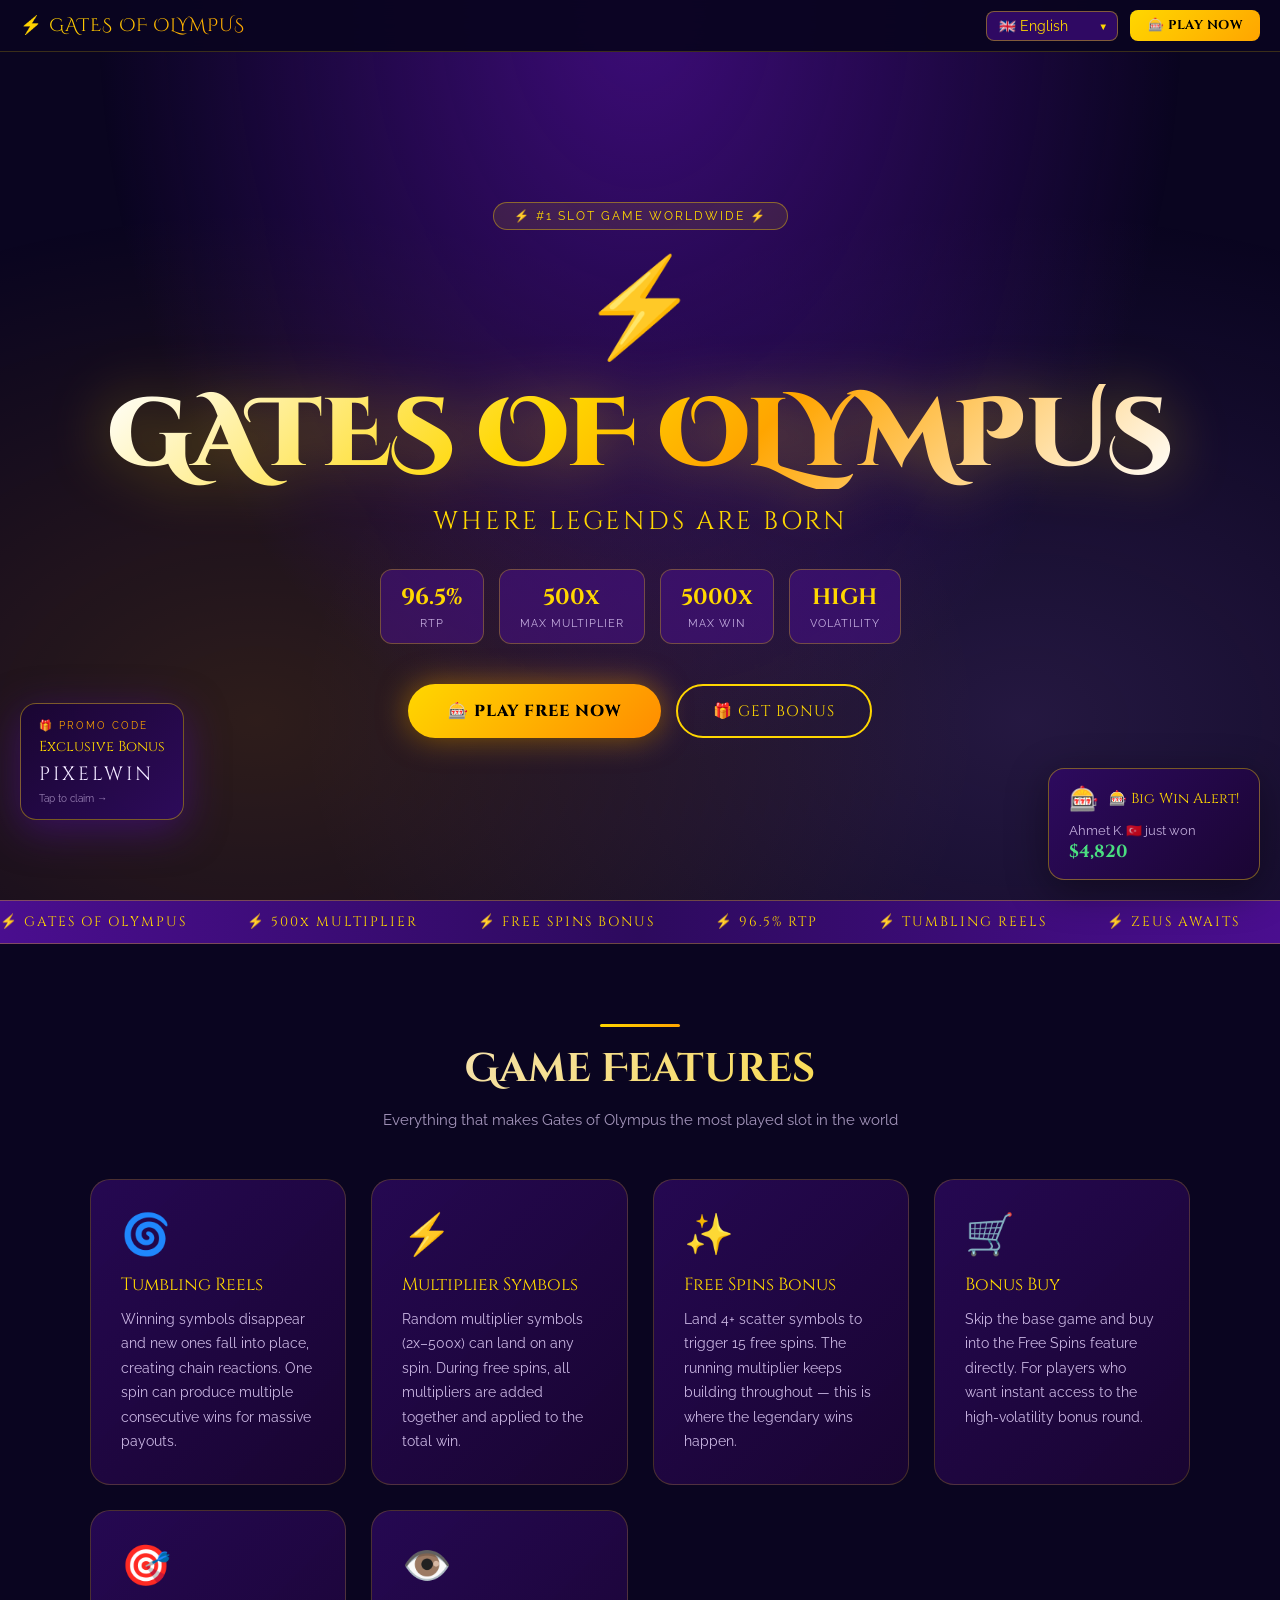
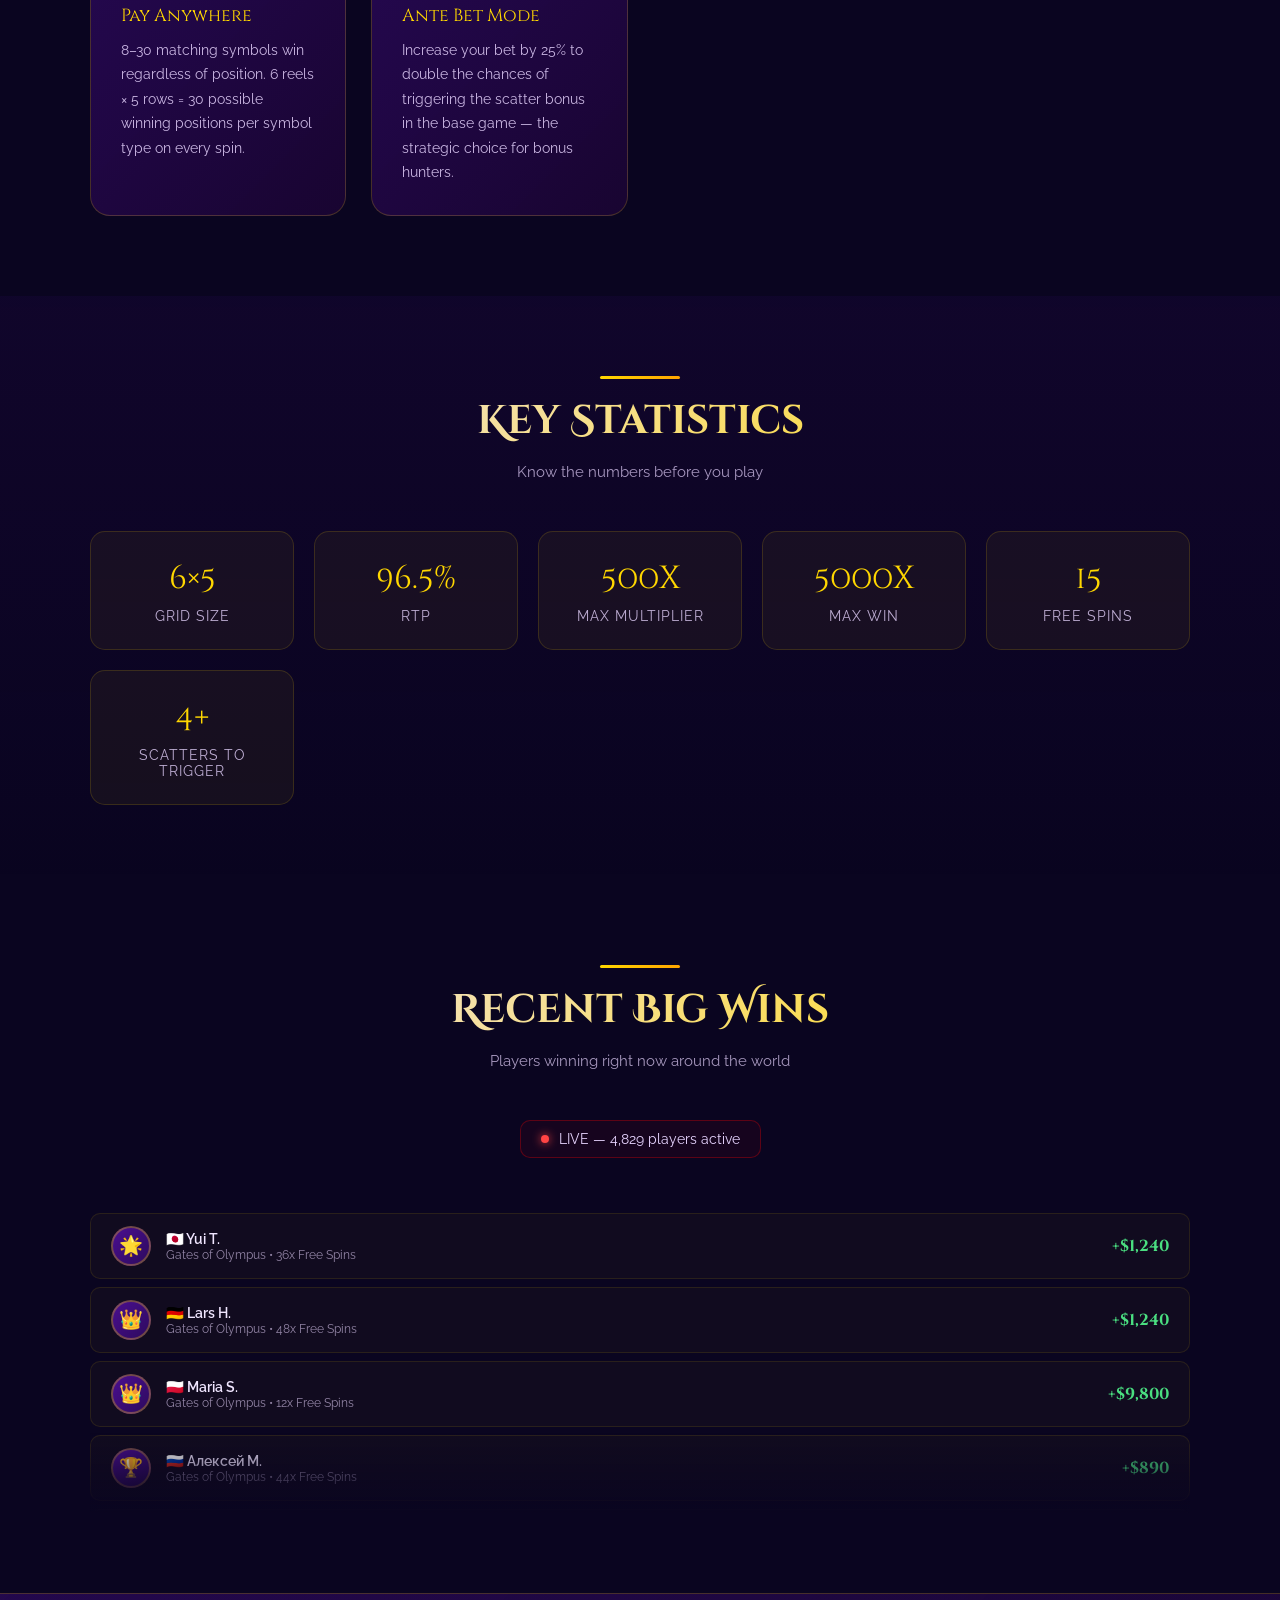
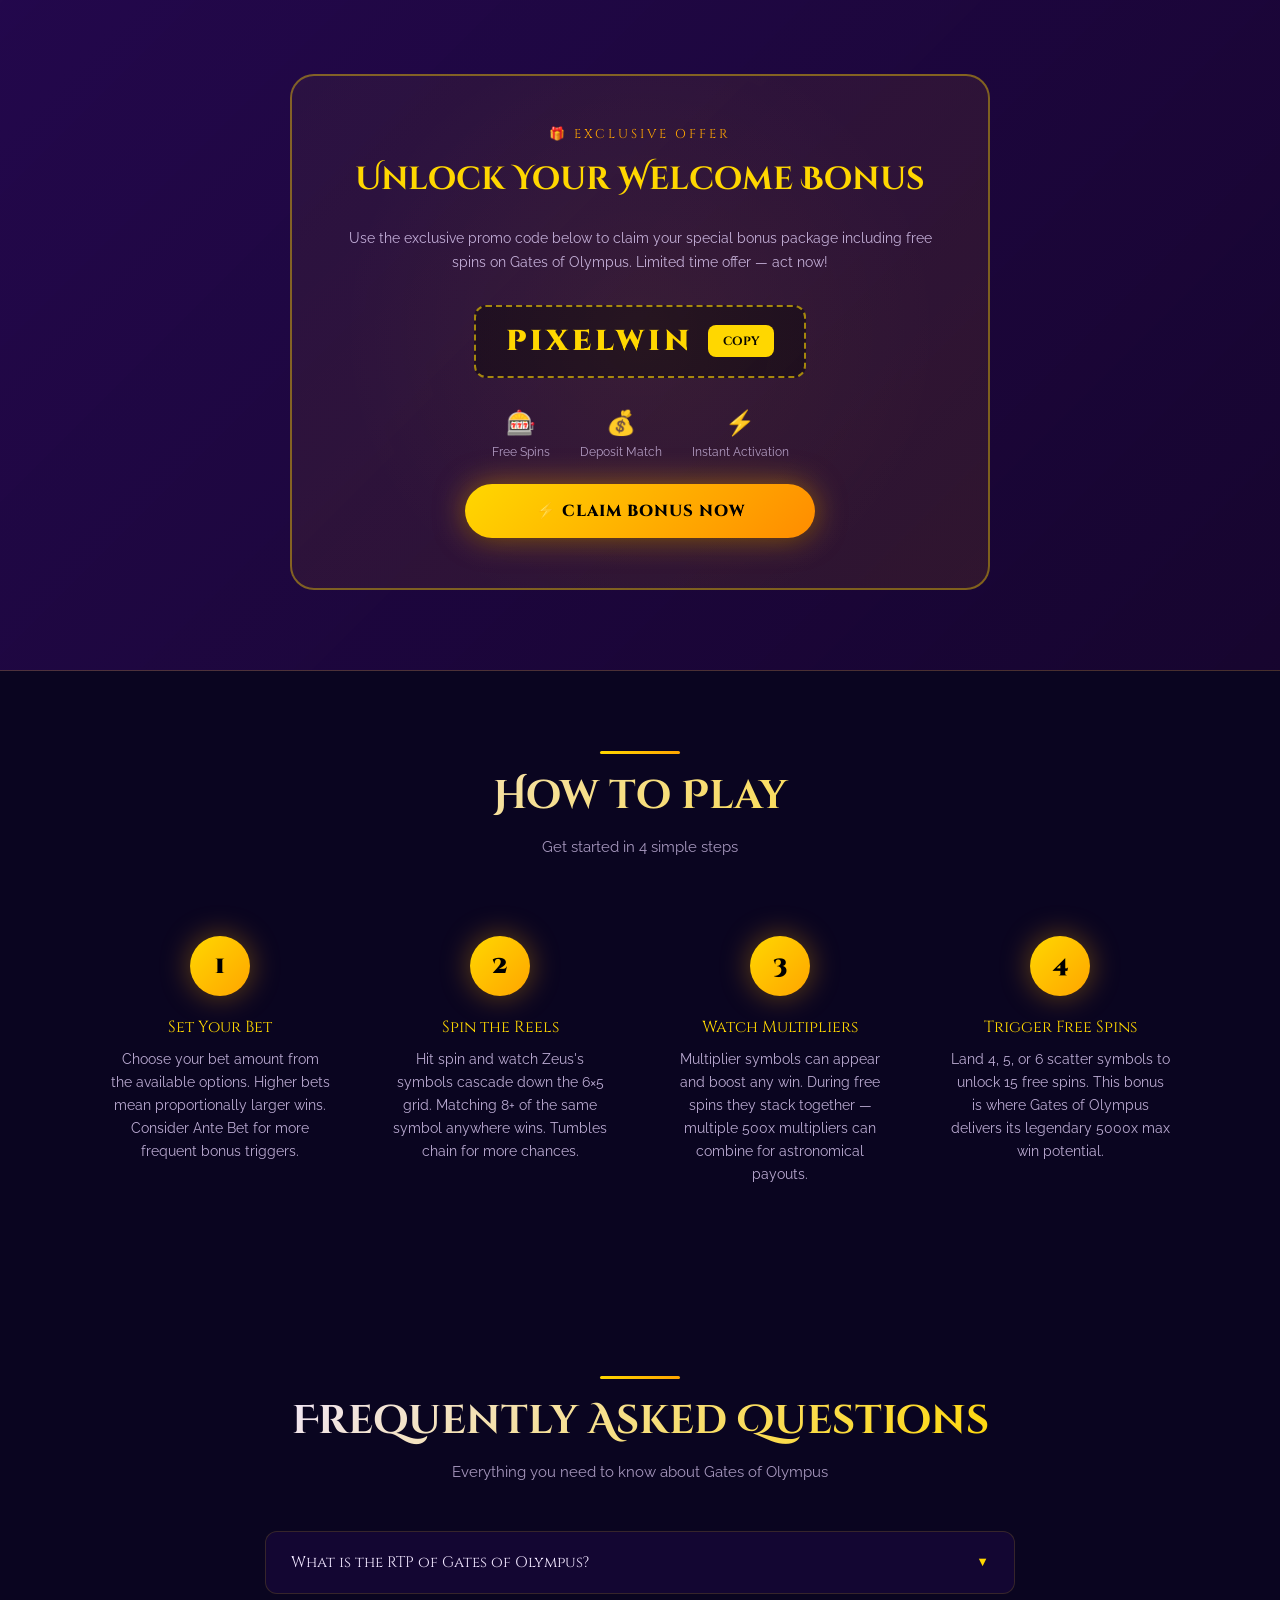
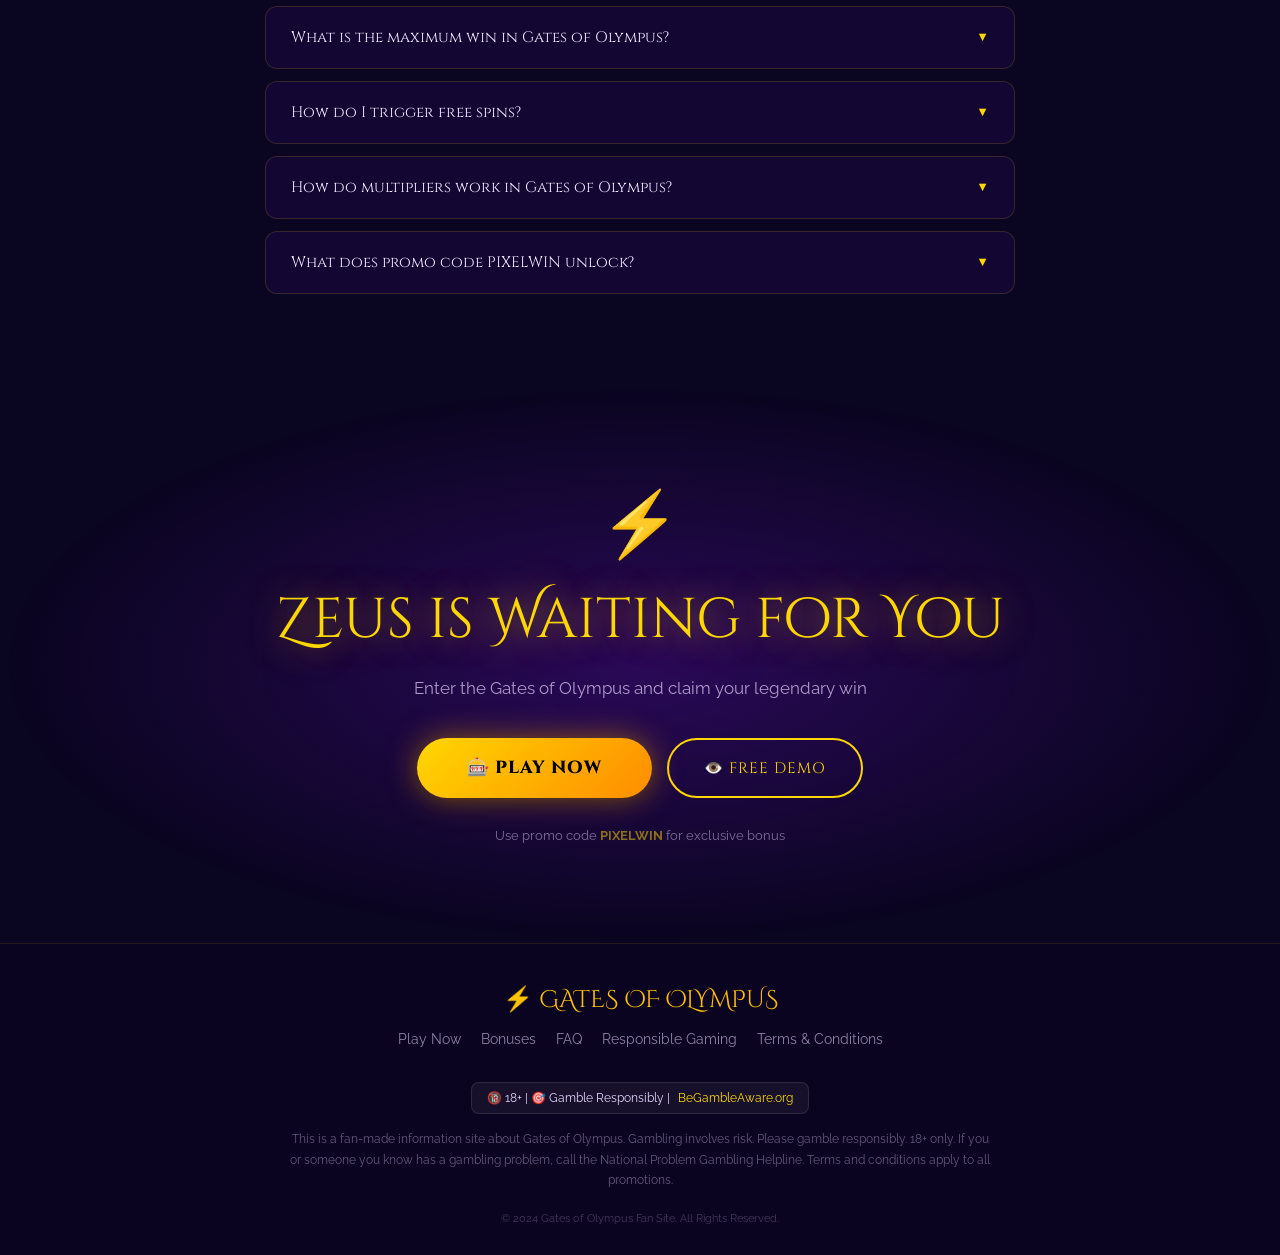
==== commit 6c9333ad: "Update index.html" ====
--- a/index.html
+++ b/index.html
@@ -15,6 +15,7 @@
 <link rel="icon" href="/icon.svg" type="image/svg+xml">
 <link rel="apple-touch-icon" href="/apple-touch-icon.png" sizes="180x180">
 <link rel="manifest" href="/site.webmanifest">
+  <link rel="alternate" type="application/rss+xml" title="Gates of Olympus RSS Feed" href="https://www.1weapp.online/rss.xml" />
   <!-- Yandex.Metrika counter -->
 <script type="text/javascript">
     (function(m,e,t,r,i,k,a){
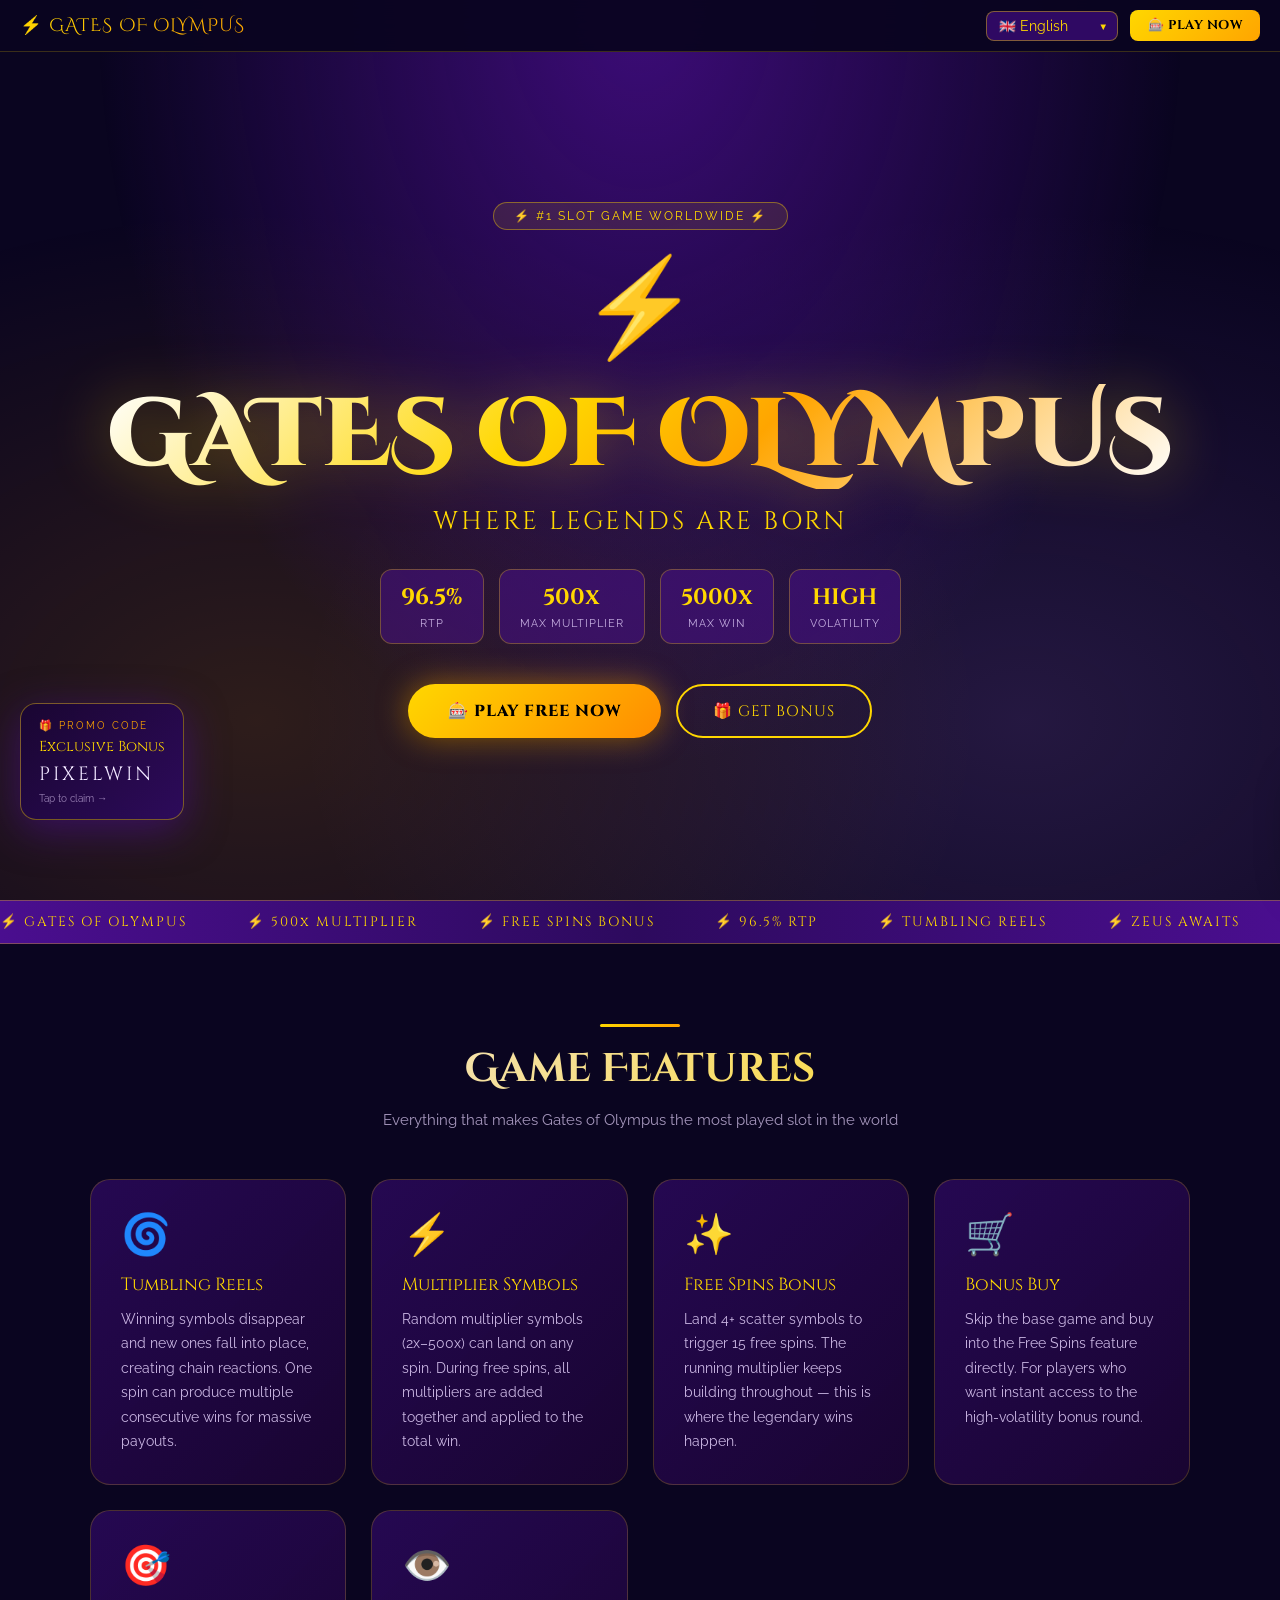
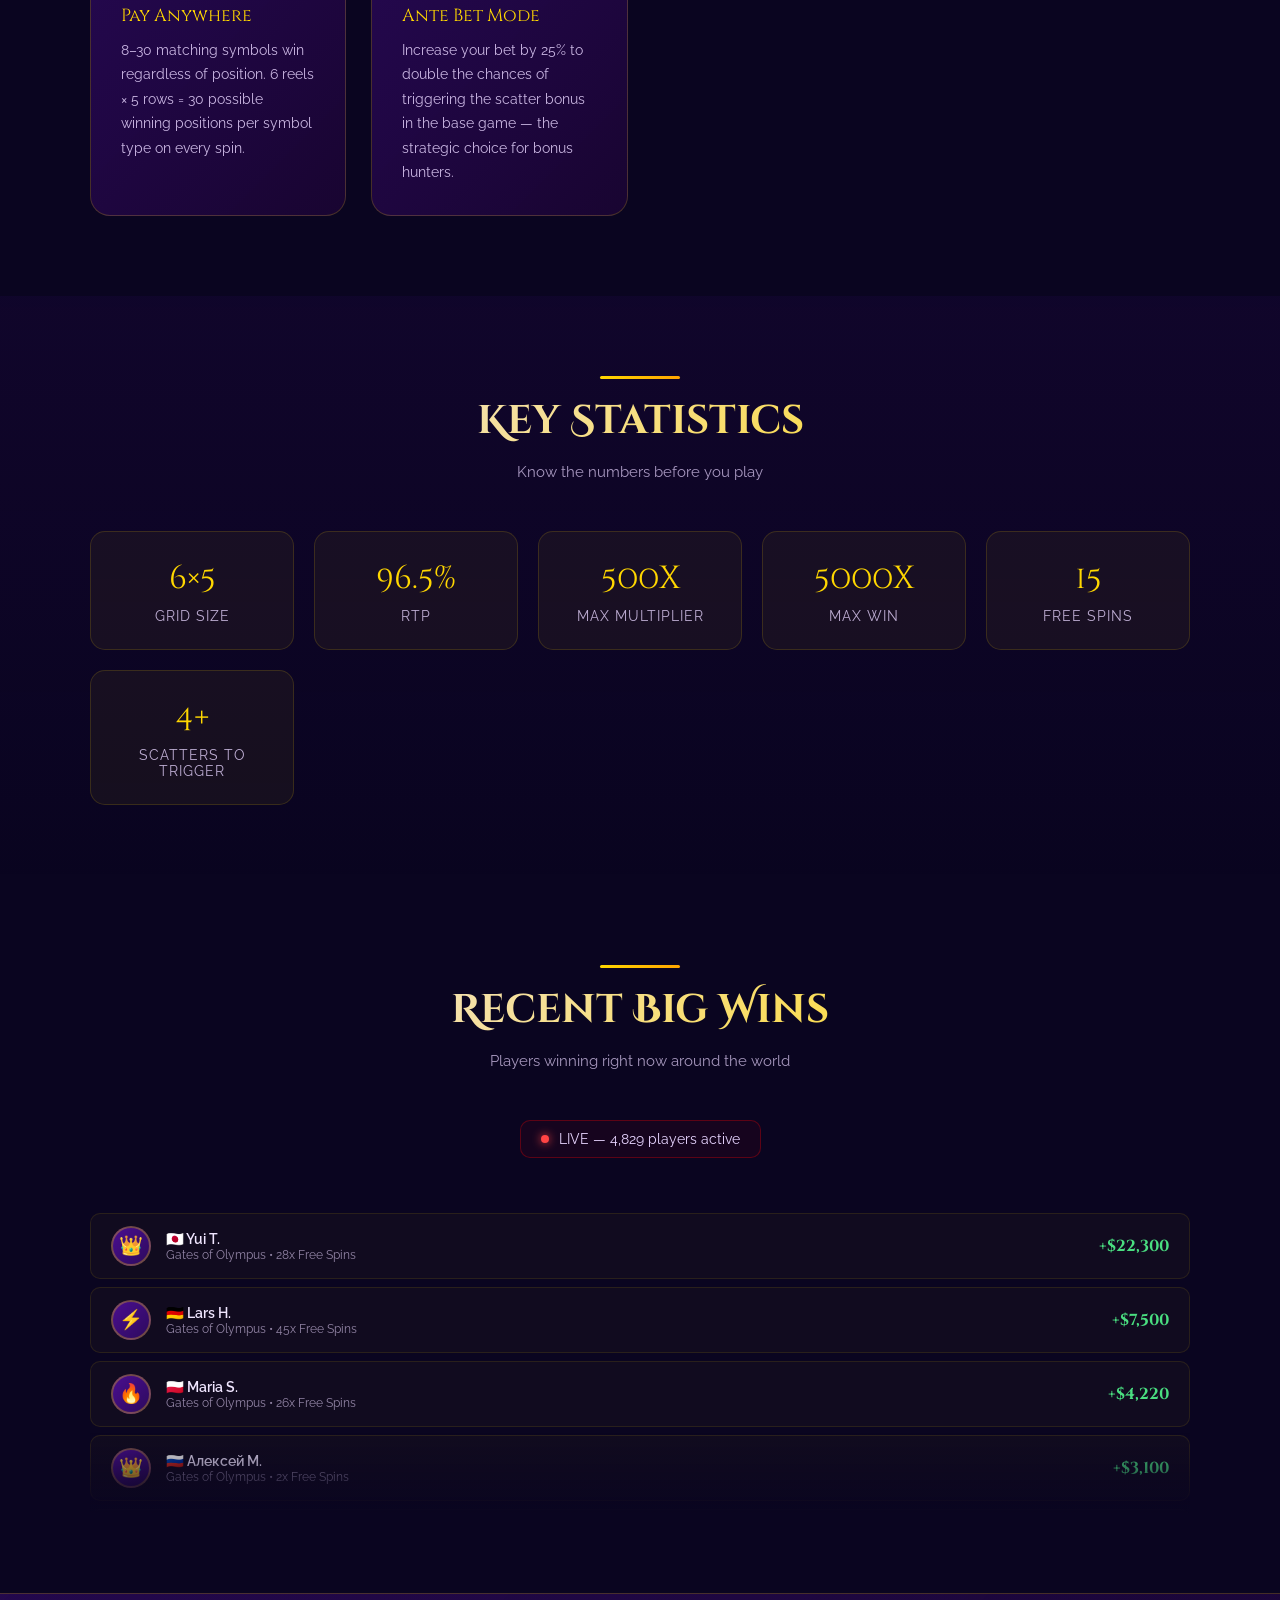
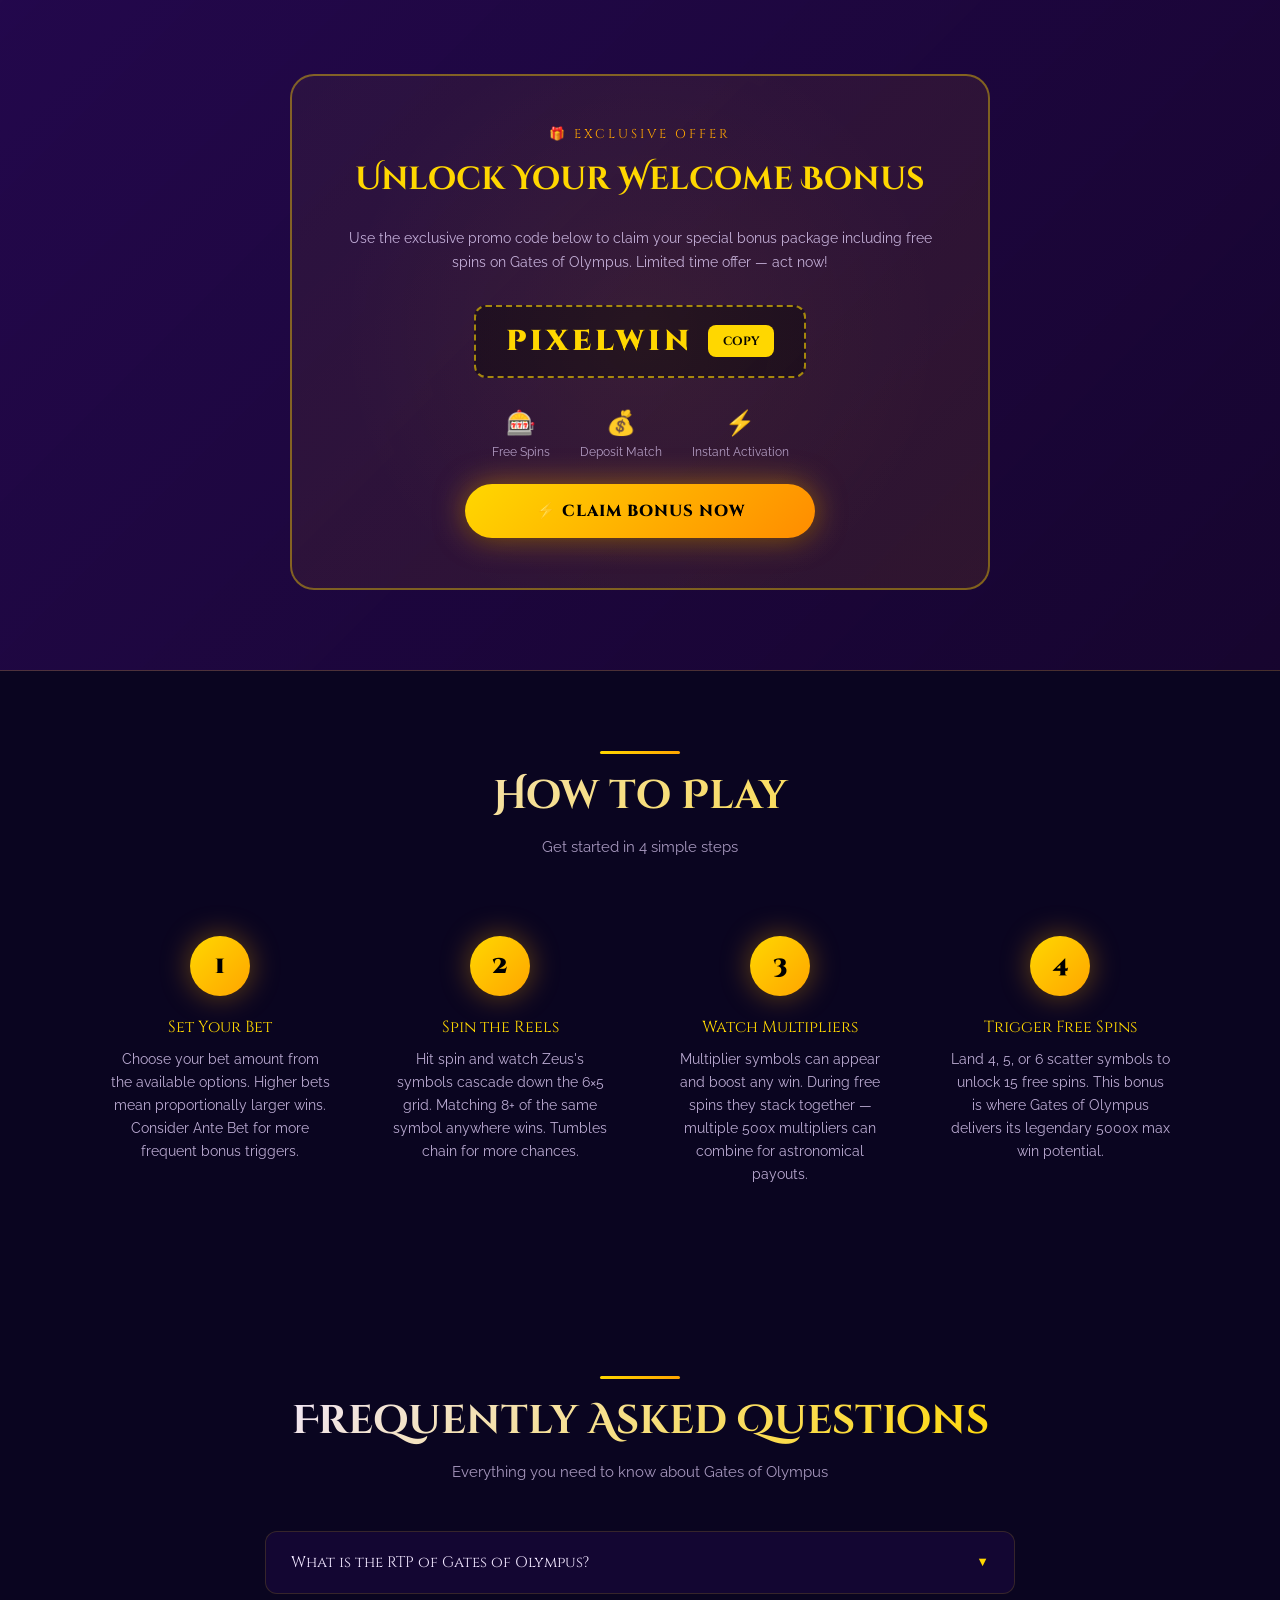
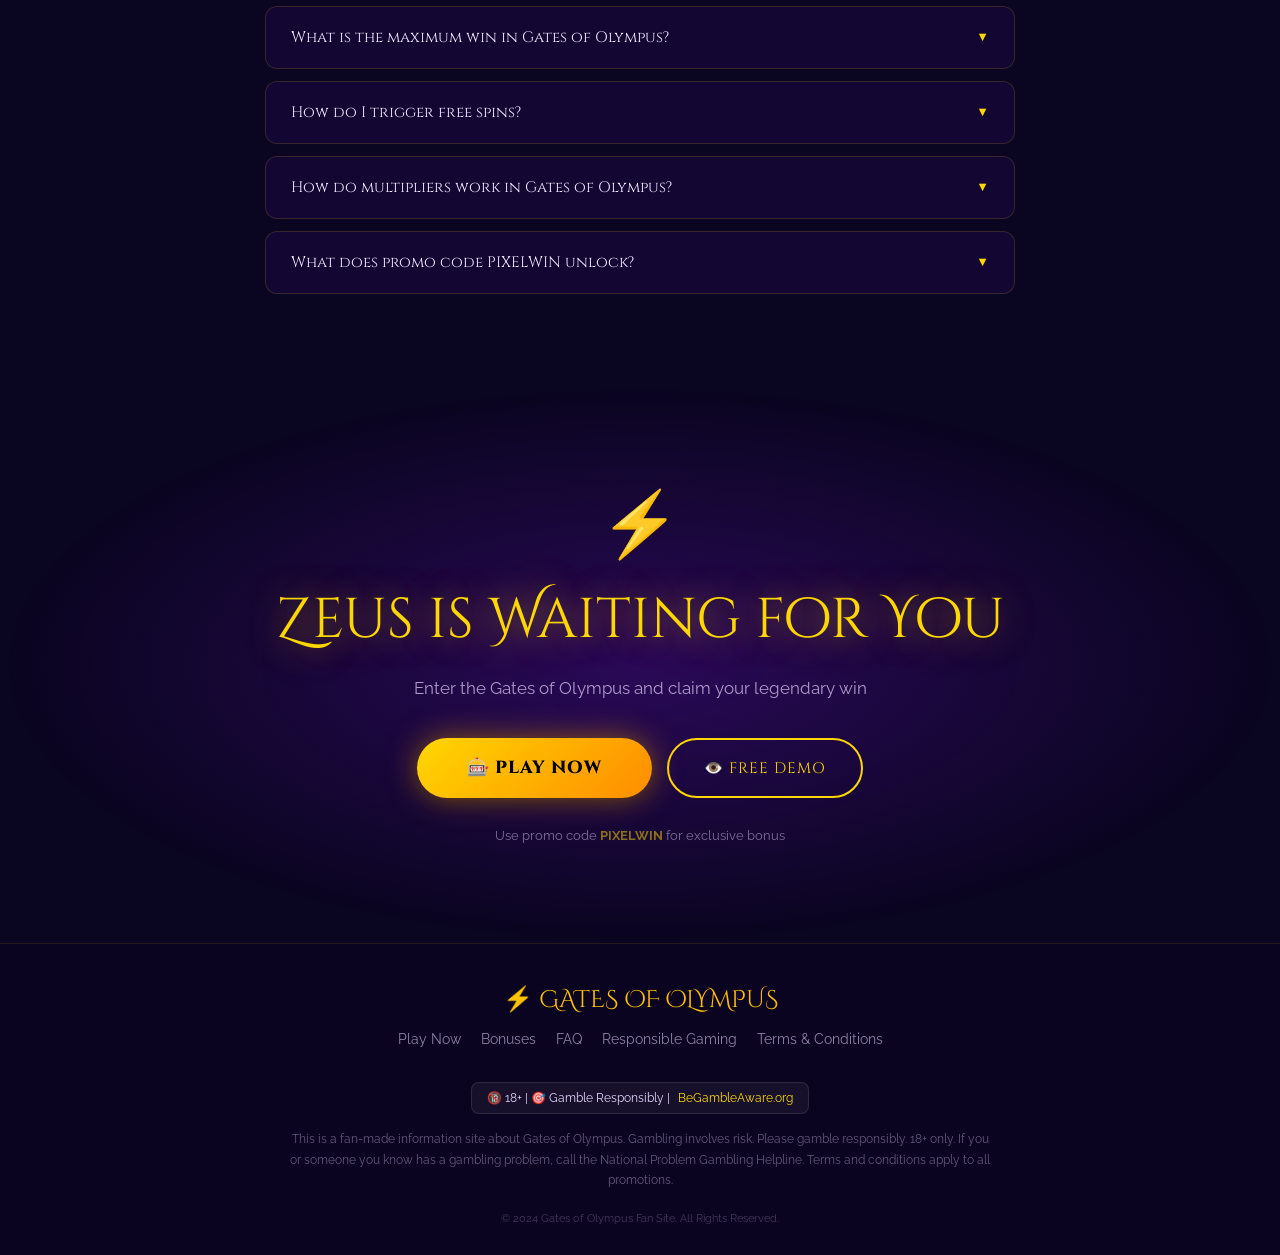
==== commit 233f74b3: "Update index.html" ====
--- a/index.html
+++ b/index.html
@@ -35,7 +35,7 @@
 <link rel="apple-touch-icon" sizes="180x180" href="/https://gatesofolymp.vercel.app/apple-touch-icon.png" />
 <meta name="apple-mobile-web-app-title" content="olympus" />
 <link rel="manifest" href="/https://gatesofolymp.vercel.app/site.webmanifest" />
-<title>Gates of Olympus Слот:Промокоды, Обзор, Стратегии и Max Win x5000</title>
+<title>Слот Gates of Olympus: Официальный сайт,Забрать Бонус +20 000₽</title>
 <link rel="preconnect" href="https://fonts.googleapis.com">
 <link href="https://fonts.googleapis.com/css2?family=Cinzel:wght@400;600;700;900&family=Cinzel+Decorative:wght@700;900&family=Raleway:wght@300;400;500;600&display=swap" rel="stylesheet">
 <style>
